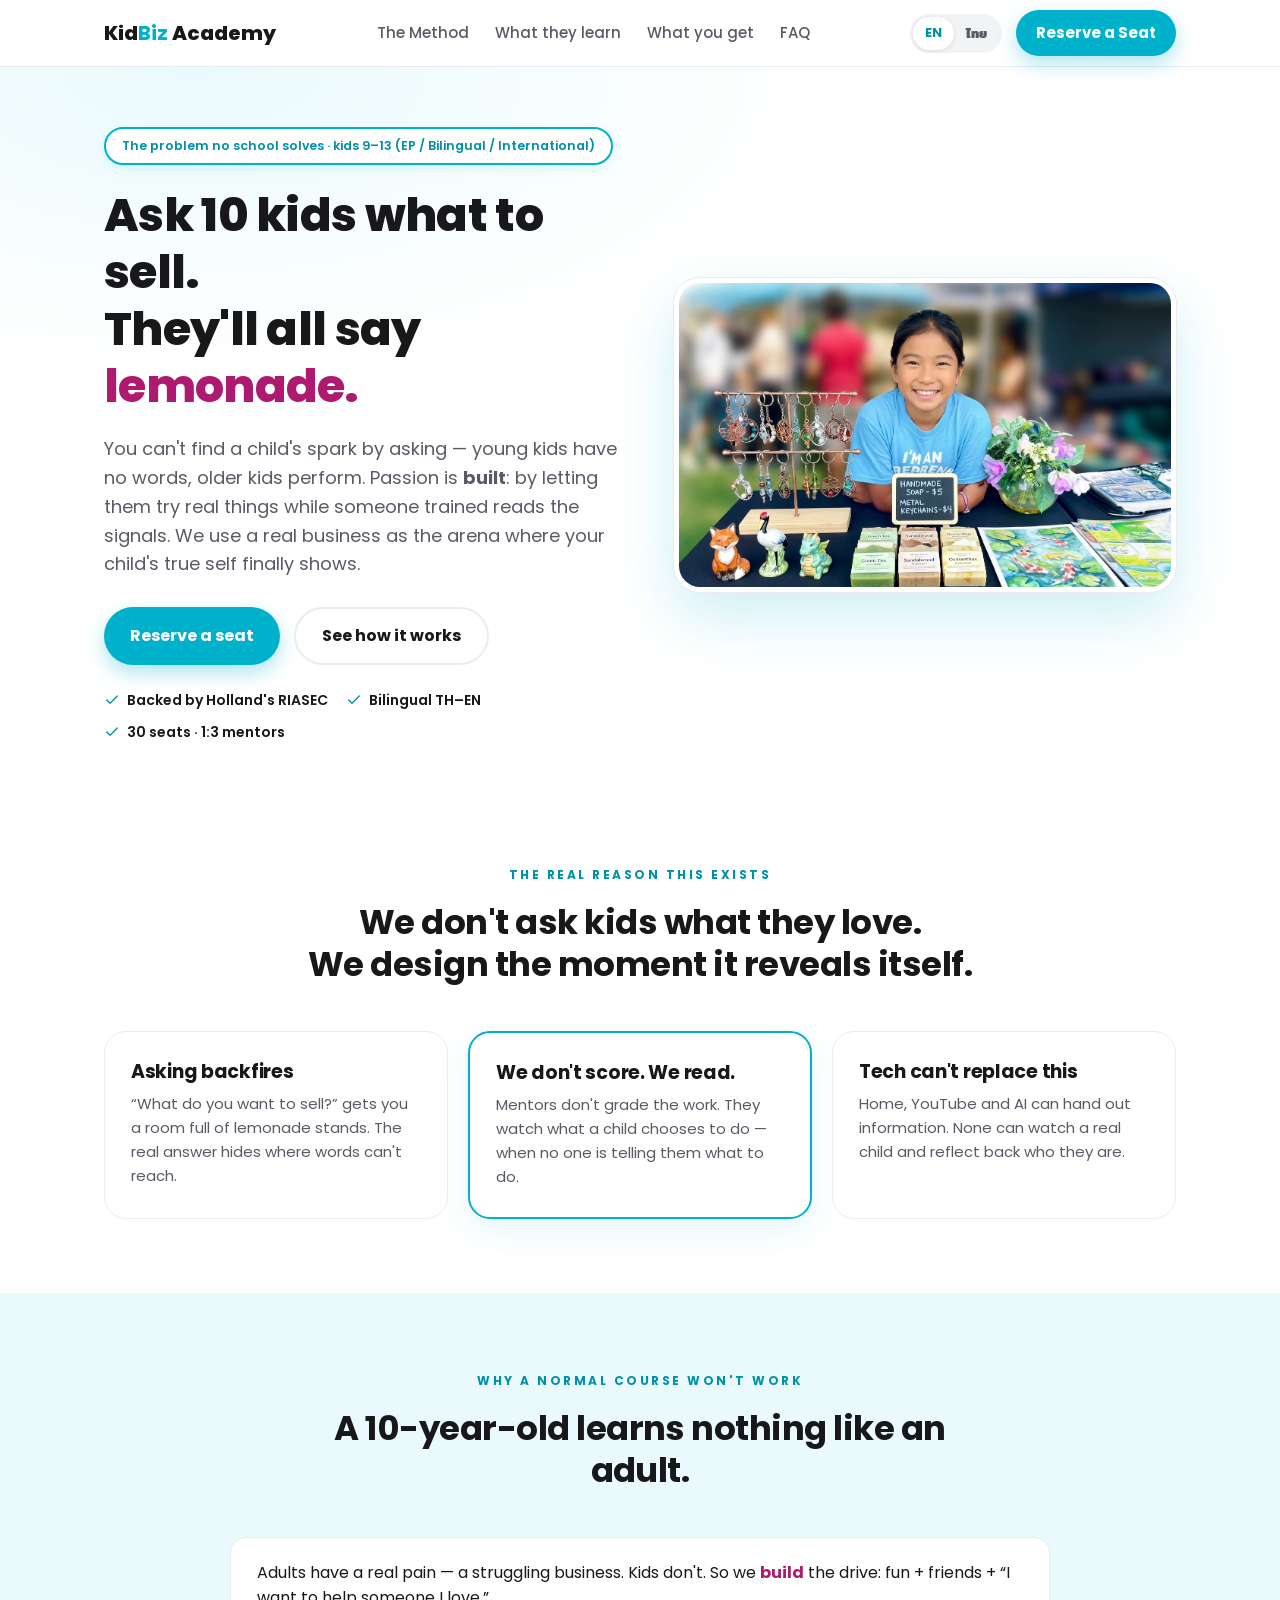
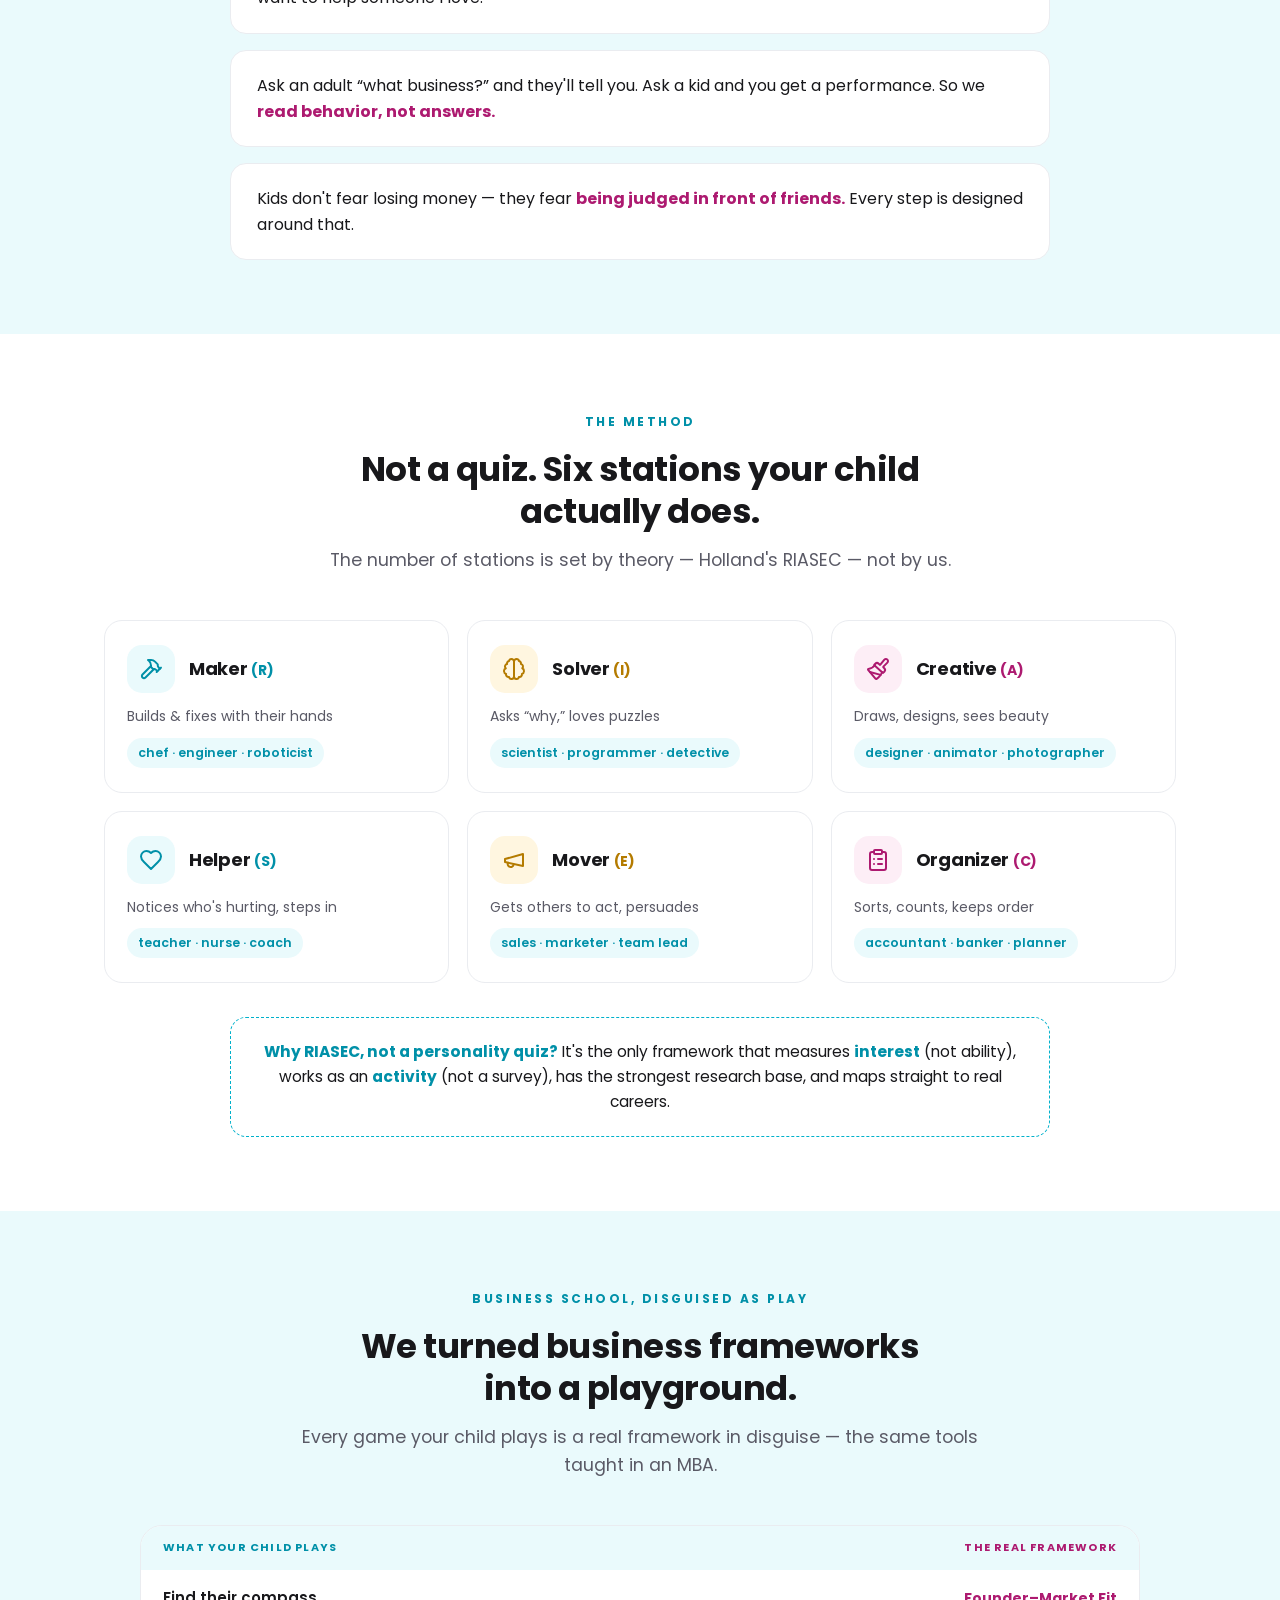
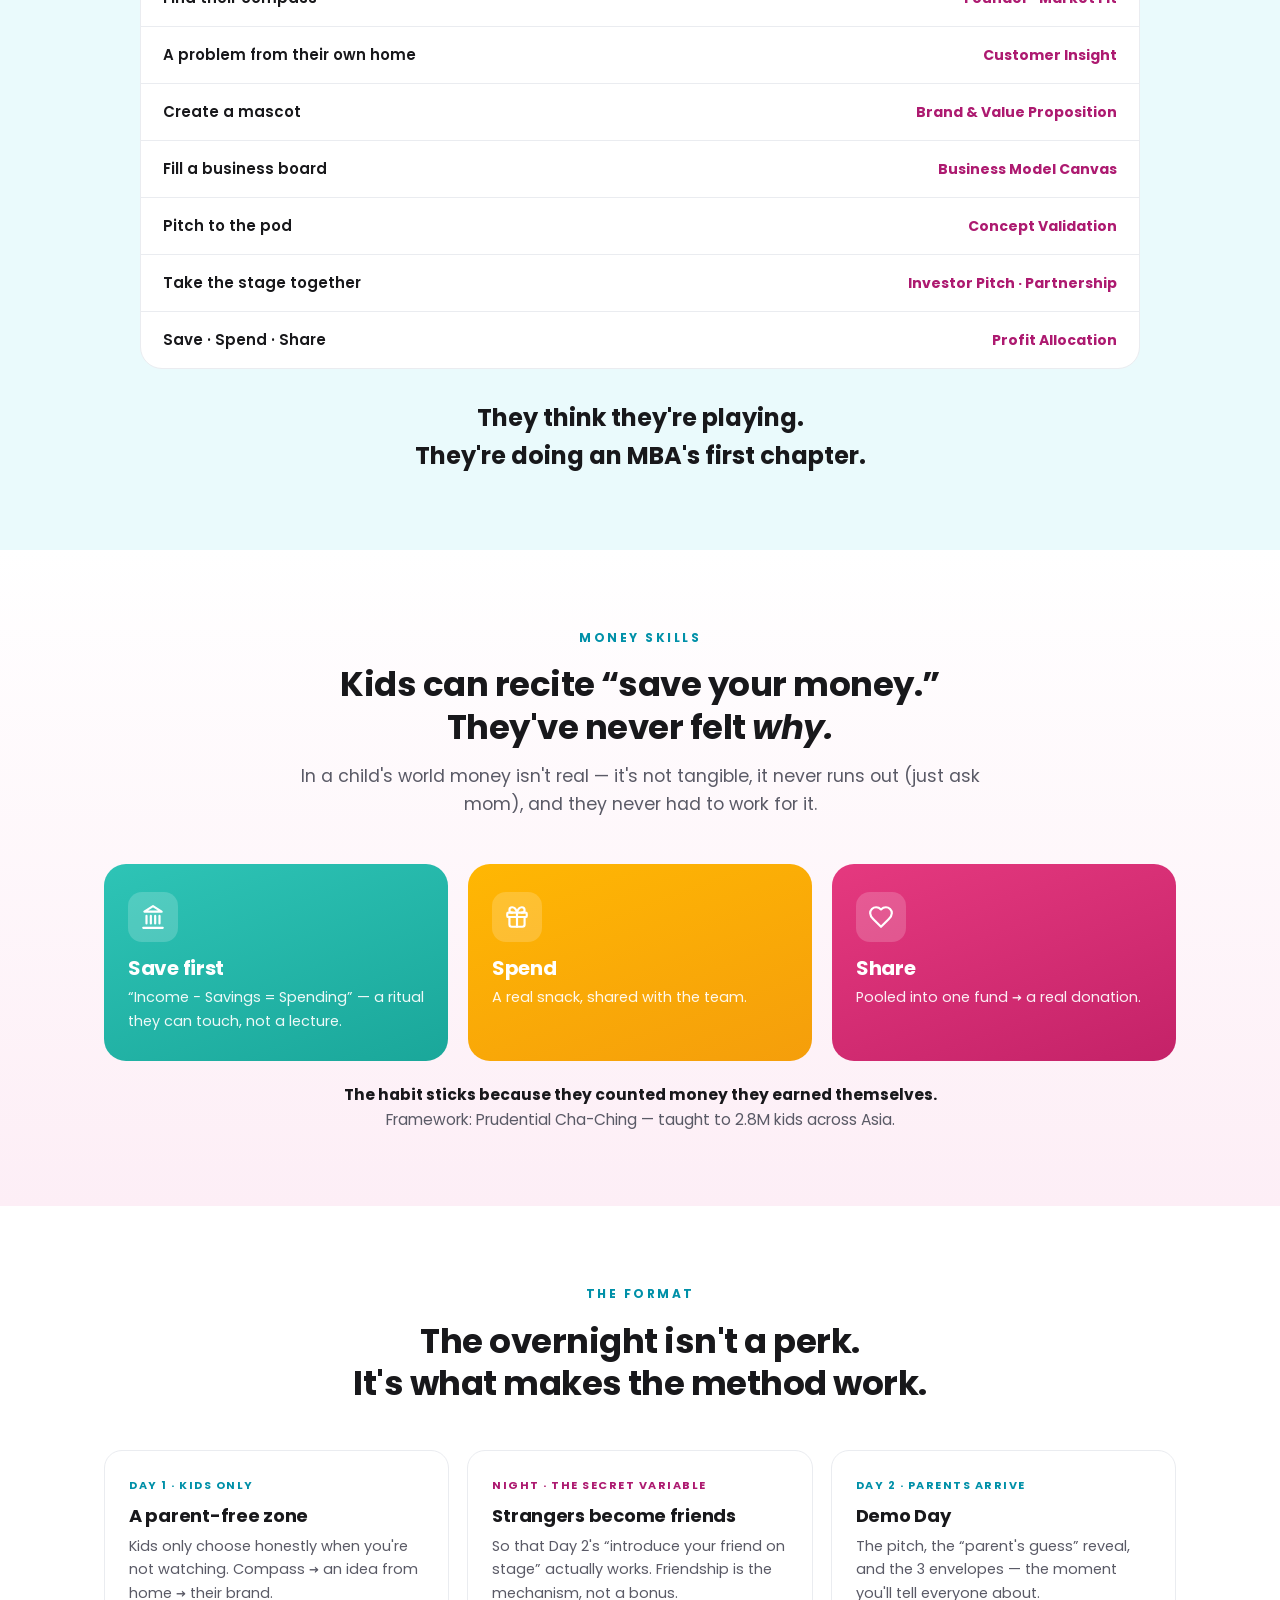
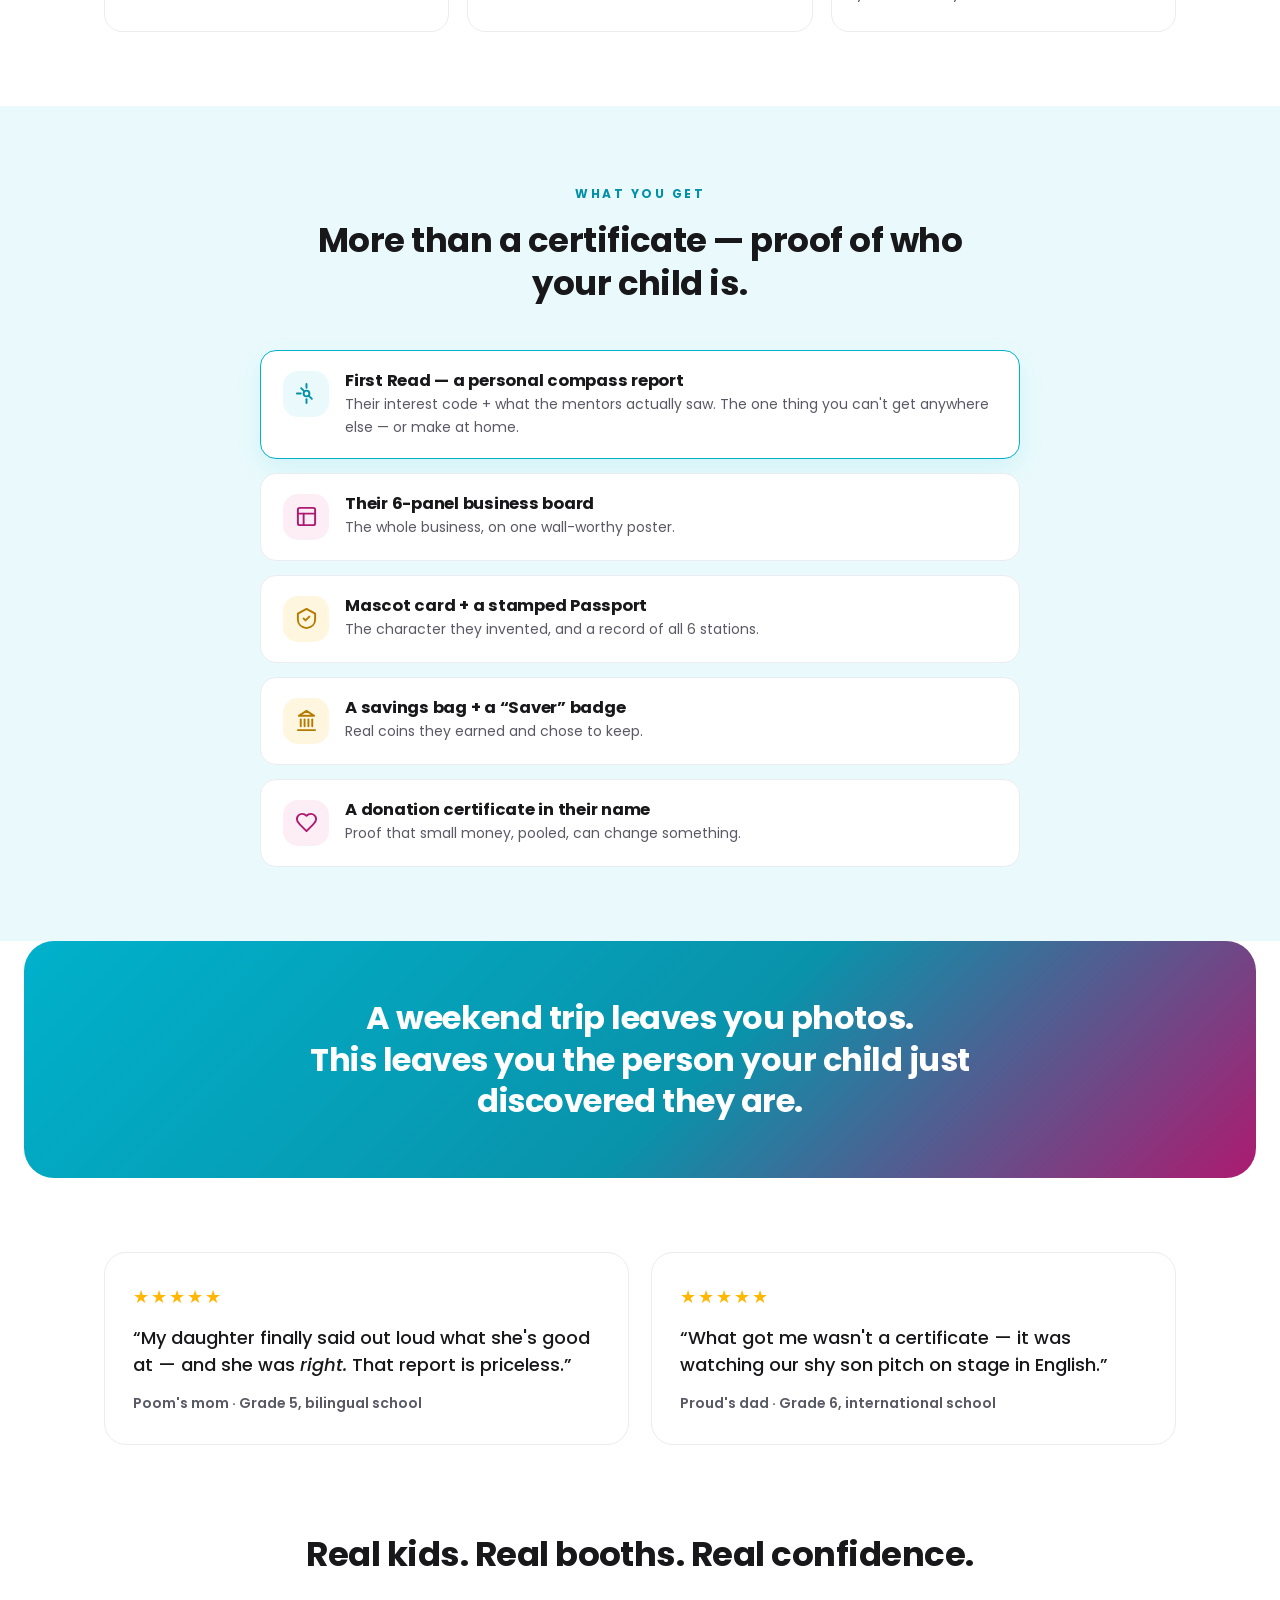
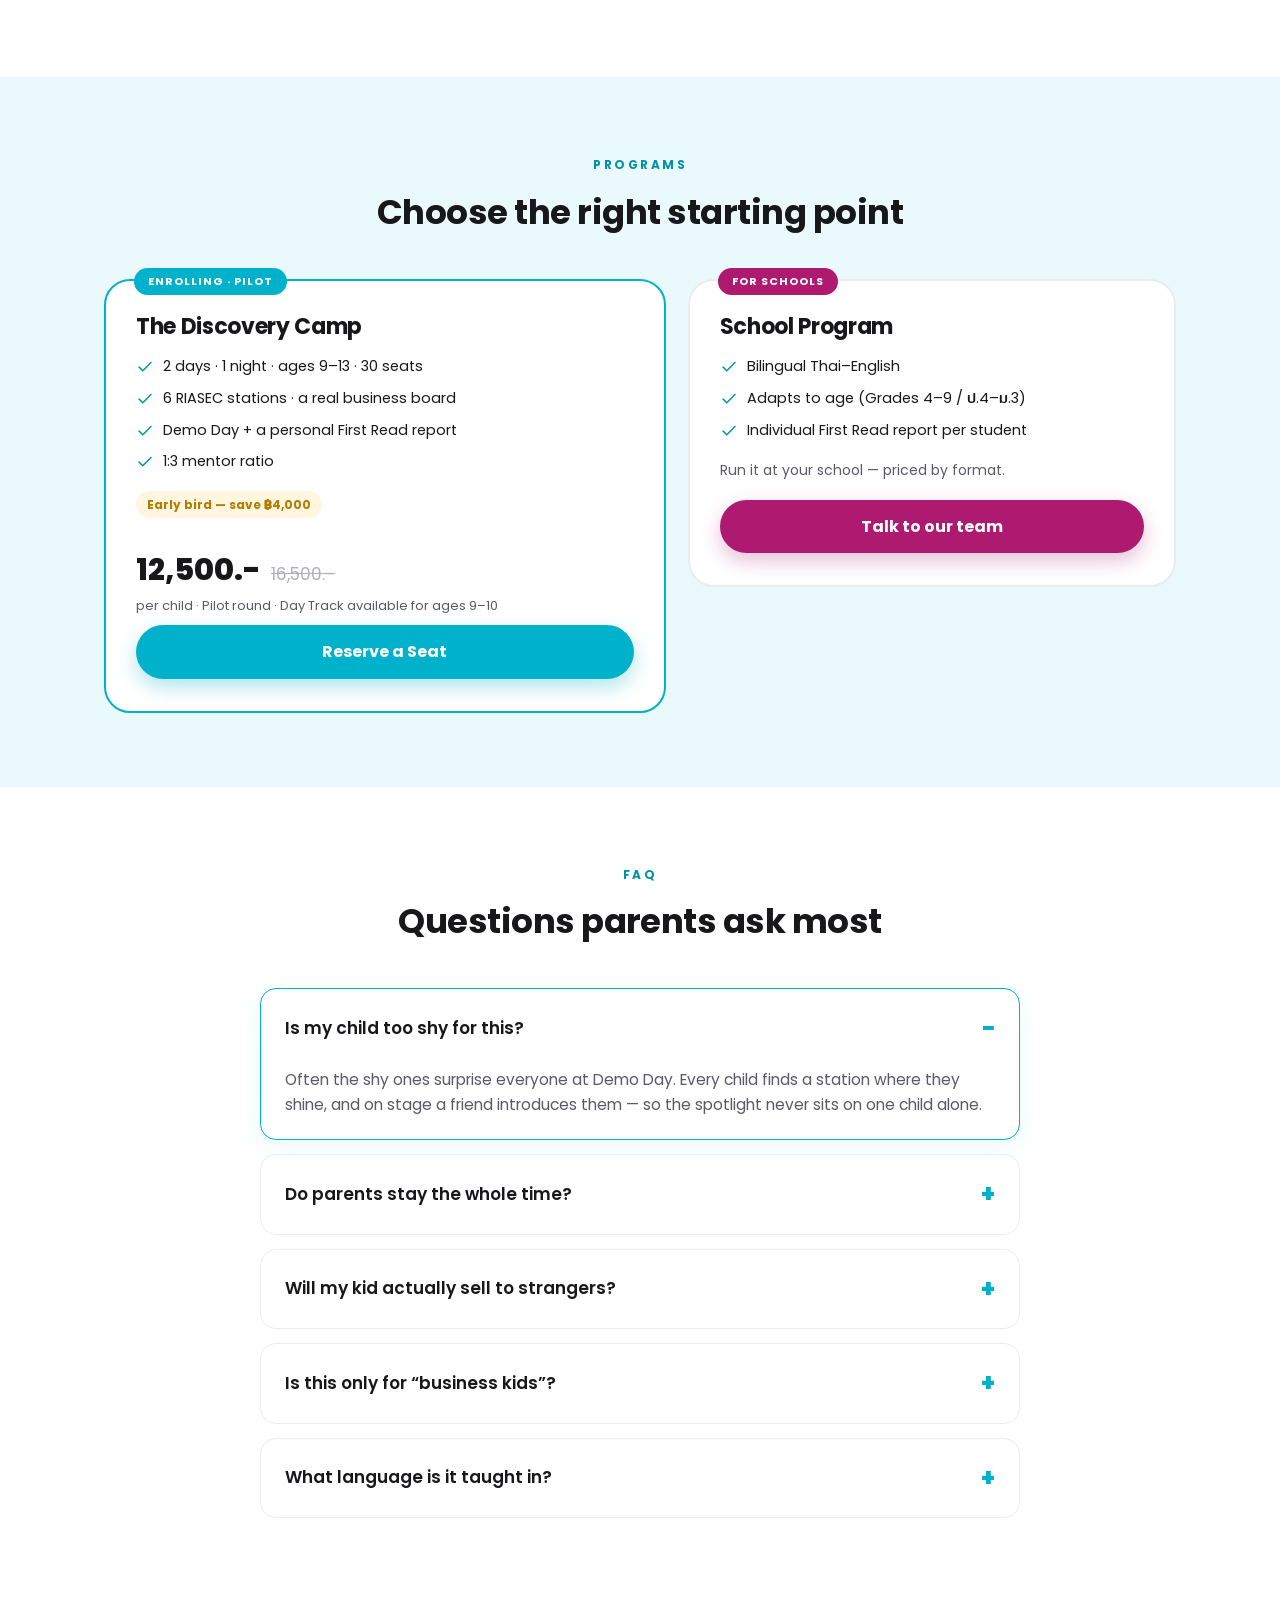
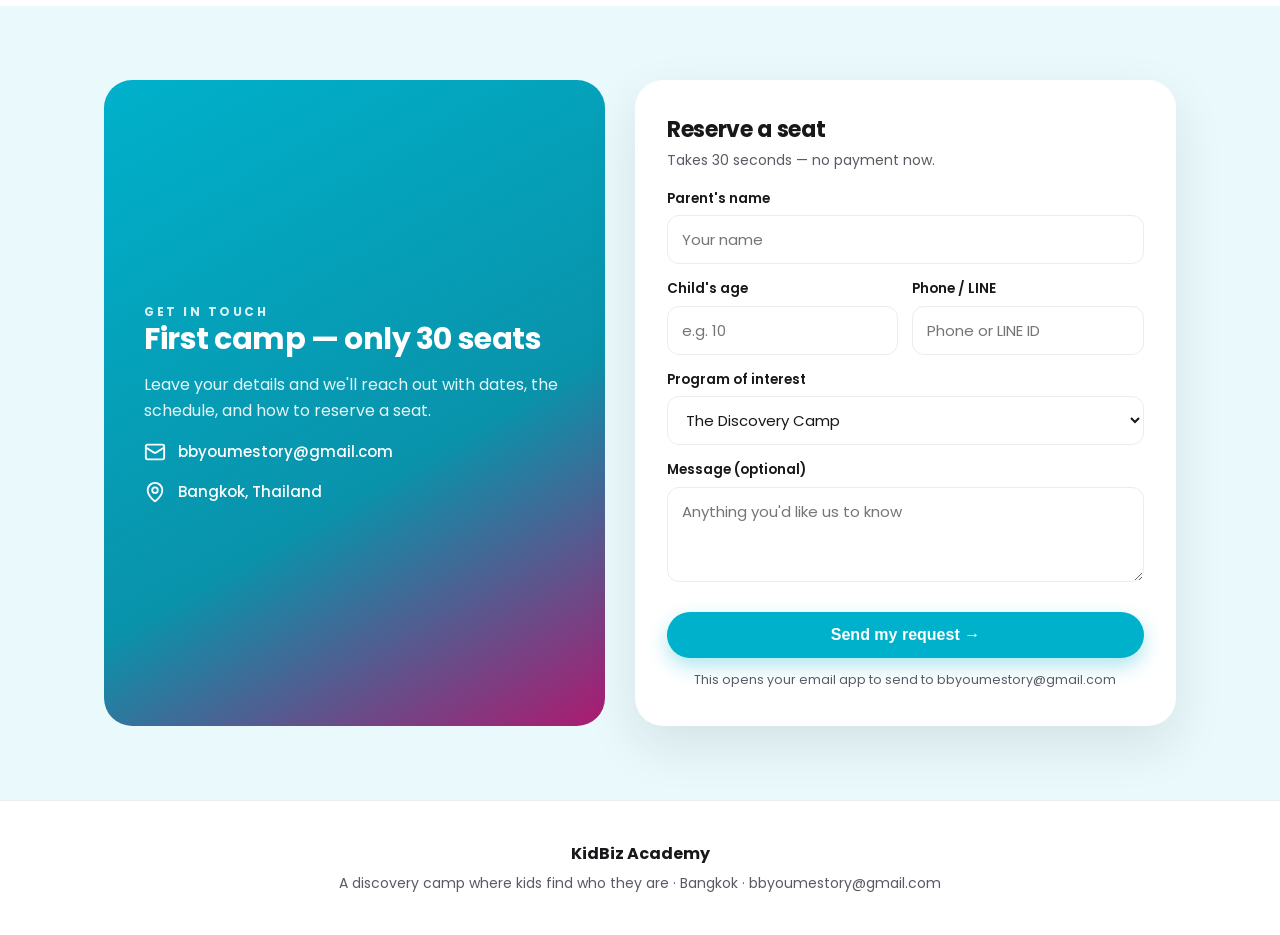
==== index.html @ de0673a1 "Add files via upload" ====
<!DOCTYPE html>
<html lang="en">
<head>
<meta charset="utf-8">
<meta name="viewport" content="width=device-width, initial-scale=1">
<title>KidBiz Academy — Money & Business Skills for Kids</title>
<meta name="description" content="A bilingual (Thai–English) discovery camp where kids 9–13 build a real business from their own life, grounded in Holland's RIASEC — and come home knowing who they are.">
<link rel="icon" href="data:image/svg+xml,%3Csvg xmlns='http://www.w3.org/2000/svg' viewBox='0 0 100 100'%3E%3Ctext y='.9em' font-size='90'%3E%F0%9F%A7%AD%3C/text%3E%3C/svg%3E">
<link rel="preconnect" href="https://fonts.googleapis.com">
<link rel="preconnect" href="https://fonts.gstatic.com" crossorigin>
<link href="https://fonts.googleapis.com/css2?family=Poppins:wght@400;500;600;700;800&family=Mitr:wght@400;500;600;700&display=swap" rel="stylesheet">
<style>
  :root{
    --teal:#00B1CB; --teal-d:#0090a8; --teal-soft:#EAFAFC;
    --magenta:#AD1A70; --magenta-soft:#FDEEF6;
    --ink:#18181B; --zinc:#5A5A66; --line:#EAECF0;
    --amber:#FFB703; --amber-soft:#FFF6E0; --amber-d:#B47B00;
    --radius:22px;
  }
  *{margin:0;padding:0;box-sizing:border-box}
  html{scroll-behavior:smooth}
  body{font-family:'Poppins','Mitr',-apple-system,sans-serif;color:var(--ink);background:#fff;line-height:1.6;-webkit-font-smoothing:antialiased}
  body.th{font-family:'Mitr','Poppins',sans-serif}
  a{text-decoration:none;color:inherit}
  img{max-width:100%;display:block}
  .wrap{max-width:1120px;margin:0 auto;padding:0 24px}
  h1,h2,h3{line-height:1.24;letter-spacing:-.015em}
  .eyebrow{display:inline-block;font-weight:700;font-size:12px;letter-spacing:2.5px;text-transform:uppercase;color:var(--teal-d)}
  svg.ic{fill:none;stroke:currentColor;stroke-width:2;stroke-linecap:round;stroke-linejoin:round}
  .ibadge{width:54px;height:54px;border-radius:15px;display:inline-flex;align-items:center;justify-content:center;margin-bottom:16px}
  .ibadge svg{width:27px;height:27px}
  .ib-teal{background:var(--teal-soft);color:var(--teal-d)}
  .ib-magenta{background:var(--magenta-soft);color:var(--magenta)}
  .ib-amber{background:var(--amber-soft);color:var(--amber-d)}

  .btn{display:inline-flex;align-items:center;justify-content:center;gap:8px;font-weight:700;font-size:16px;padding:14px 26px;border-radius:100px;transition:transform .15s,box-shadow .15s,background .15s;cursor:pointer;border:none}
  .btn-primary{background:var(--teal);color:#fff;box-shadow:0 8px 20px rgba(0,177,203,.32)}
  .btn-primary:hover{background:var(--teal-d);transform:translateY(-2px)}
  .btn-ghost{background:#fff;color:var(--ink);border:2px solid var(--line)}
  .btn-ghost:hover{border-color:var(--teal);color:var(--teal-d)}
  .btn-magenta{background:var(--magenta);color:#fff;box-shadow:0 8px 20px rgba(173,26,112,.28)}
  .btn-magenta:hover{transform:translateY(-2px);filter:brightness(1.06)}

  nav{position:sticky;top:0;z-index:50;background:rgba(255,255,255,.9);backdrop-filter:blur(10px);border-bottom:1px solid var(--line)}
  .nav-in{display:flex;align-items:center;justify-content:space-between;height:66px}
  .logo{font-family:'Poppins',sans-serif;font-weight:800;font-size:20px;color:var(--ink)}
  .logo b{color:var(--teal)}
  .nav-links{display:flex;gap:26px;align-items:center}
  .nav-links a{font-weight:500;font-size:15px;color:var(--zinc)}
  .nav-links a:hover{color:var(--teal-d)}
  .nav-right{display:flex;align-items:center;gap:14px}
  .lang{display:inline-flex;background:#F1F3F5;border-radius:100px;padding:3px}
  .langbtn{border:none;background:none;font-family:inherit;font-weight:700;font-size:13px;color:var(--zinc);padding:6px 12px;border-radius:100px;cursor:pointer}
  .langbtn.on{background:#fff;color:var(--teal-d);box-shadow:0 1px 4px rgba(0,0,0,.1)}
  @media(max-width:900px){.nav-links{display:none}}

  .hero{background:radial-gradient(ellipse 80% 70% at 15% 0%,var(--teal-soft) 0%,#fff 60%);padding:60px 0 44px}
  .hero-grid{display:grid;grid-template-columns:1.02fr .98fr;gap:48px;align-items:center}
  .badge{display:inline-block;background:#fff;border:2px solid var(--teal);color:var(--teal-d);font-weight:600;font-size:12.5px;padding:7px 16px;border-radius:100px;margin-bottom:22px;box-shadow:0 4px 12px rgba(0,177,203,.12)}
  h1{font-family:'Poppins','Mitr',sans-serif;font-weight:800;font-size:clamp(32px,4.2vw,46px);color:var(--ink);margin-bottom:20px}
  body.th h1{font-family:'Mitr',sans-serif}
  h1 em{font-style:normal;color:var(--magenta)}
  .lead{font-size:18px;color:var(--zinc);max-width:530px;margin-bottom:28px}
  .hero-cta{display:flex;gap:14px;flex-wrap:wrap;margin-bottom:24px}
  .ticks{display:flex;flex-wrap:wrap;gap:10px 18px}
  .tick{font-size:14px;font-weight:600;color:var(--ink);display:inline-flex;align-items:center;gap:7px}
  .tick svg{width:16px;height:16px;stroke:var(--teal-d)}
  .hero-img{border-radius:26px;box-shadow:0 24px 60px rgba(0,177,203,.20);border:5px solid #fff;outline:1px solid var(--line);width:100%;aspect-ratio:16/10;object-fit:cover}
  @media(max-width:900px){.hero-grid{grid-template-columns:1fr;gap:30px}.hero-img{order:-1}}

  section{padding:74px 0}
  .sec-head{text-align:center;max-width:680px;margin:0 auto 46px}
  .sec-head h2{font-family:'Poppins','Mitr',sans-serif;font-weight:700;font-size:clamp(24px,3.1vw,34px);margin:14px 0 14px}
  body.th .sec-head h2{font-family:'Mitr',sans-serif}
  .sec-head p{font-size:17.5px;color:var(--zinc)}
  .soft{background:var(--teal-soft)}
  .cream{background:linear-gradient(180deg,#fff,var(--magenta-soft))}

  .cards3{display:grid;grid-template-columns:repeat(3,1fr);gap:20px}
  .card{background:#fff;border:1px solid var(--line);border-radius:var(--radius);padding:28px 26px}
  .card.hl{border:2px solid var(--teal);box-shadow:0 12px 34px rgba(0,177,203,.10)}
  .card h3{font-size:19px;font-weight:700;margin-bottom:8px}
  .card p{font-size:15px;color:var(--zinc)}
  @media(max-width:820px){.cards3{grid-template-columns:1fr}}

  /* kids vs adults */
  .contrast{max-width:820px;margin:0 auto;display:flex;flex-direction:column;gap:16px}
  .crow{background:#fff;border:1px solid var(--line);border-radius:16px;padding:22px 26px;font-size:16px}
  .crow b{color:var(--magenta)}

  /* stations */
  .stations{display:grid;grid-template-columns:repeat(3,1fr);gap:18px}
  .st{background:#fff;border:1px solid var(--line);border-radius:18px;padding:24px 22px;transition:transform .16s,box-shadow .16s}
  .st:hover{transform:translateY(-3px);box-shadow:0 16px 36px rgba(24,24,27,.08)}
  .st .ibadge{margin-bottom:12px}
  .st h3{font-size:18px;font-weight:700;margin-bottom:4px}
  .st .do{font-size:14px;color:var(--zinc);margin-bottom:10px}
  .st .career{font-size:12.5px;font-weight:600;color:var(--teal-d);background:var(--teal-soft);display:inline-block;padding:5px 11px;border-radius:100px}
  @media(max-width:820px){.stations{grid-template-columns:1fr}}
  .whystrip{max-width:820px;margin:34px auto 0;background:#fff;border:1px dashed var(--teal);border-radius:16px;padding:22px 26px;text-align:center;font-size:15.5px;color:var(--ink)}
  .whystrip b{color:var(--teal-d)}

  /* frameworks map */
  .fw{max-width:760px;margin:0 auto;border:1px solid var(--line);border-radius:var(--radius);overflow:hidden;background:#fff}
  .fw-row{display:grid;grid-template-columns:1fr 1fr;gap:14px;padding:16px 22px;border-bottom:1px solid var(--line);align-items:center}
  .fw-row:last-child{border-bottom:none}
  .fw-row .kid{font-weight:600;font-size:15px}
  .fw-row .skill{font-size:14px;font-weight:700;color:var(--magenta);text-align:right}
  .fw-line{text-align:center;font-family:'Poppins','Mitr',sans-serif;font-weight:700;font-size:clamp(18px,2.6vw,24px);color:var(--ink);margin-top:30px}
  body.th .fw-line{font-family:'Mitr',sans-serif}
  @media(max-width:600px){.fw-row .skill{text-align:left}}
  .st-top{display:flex;align-items:center;gap:14px;margin-bottom:12px}
  .st-top .ibadge{margin-bottom:0;width:48px;height:48px}
  .st-top .ibadge svg{width:24px;height:24px}
  .st h3{margin-bottom:0}
  .fw-grid{display:grid;grid-template-columns:1.25fr .75fr;gap:30px;align-items:center;max-width:1000px;margin:0 auto}
  .fw-grid .fw{max-width:none;margin:0}
  .fw-photo img{width:100%;aspect-ratio:4/5;object-fit:cover;border-radius:22px;box-shadow:0 20px 44px rgba(24,24,27,.14)}
  .fw-head{display:grid;grid-template-columns:1fr 1fr;gap:14px;padding:13px 22px;background:var(--teal-soft);font-size:11px;font-weight:700;letter-spacing:1.2px;text-transform:uppercase;color:var(--teal-d)}
  .fw-head .r{text-align:right;color:var(--magenta)}
  .gallery{display:grid;grid-template-columns:repeat(3,1fr);gap:16px;max-width:1000px;margin:0 auto}
  .gallery img{width:100%;aspect-ratio:4/3;object-fit:cover;border-radius:18px}
  @media(max-width:820px){.fw-grid{grid-template-columns:1fr}.gallery{grid-template-columns:1fr}}

  /* money envelopes */
  .env-grid{display:grid;grid-template-columns:repeat(3,1fr);gap:20px;margin:10px 0 22px}
  .env{border-radius:var(--radius);padding:28px 24px;color:#fff}
  .env .ei{width:50px;height:50px;border-radius:14px;background:rgba(255,255,255,.18);display:flex;align-items:center;justify-content:center;margin-bottom:14px}
  .env .ei svg{width:26px;height:26px;stroke:#fff}
  .env h3{font-size:20px;font-weight:700;margin-bottom:6px;color:#fff}
  .env p{font-size:14.5px;color:rgba(255,255,255,.92)}
  .env.save{background:linear-gradient(160deg,#2EC4B6,#1AA79A)}
  .env.spend{background:linear-gradient(160deg,#FFB703,#F59E0B)}
  .env.share{background:linear-gradient(160deg,#E5397F,#C42268)}
  .money-note{text-align:center;font-size:15.5px;color:var(--zinc)}
  .money-note b{color:var(--ink)}

  /* 2 days */
  .days{display:grid;grid-template-columns:repeat(3,1fr);gap:18px}
  .day{background:#fff;border:1px solid var(--line);border-radius:18px;padding:26px 24px}
  .day .tag{font-size:11px;font-weight:700;letter-spacing:1.5px;text-transform:uppercase;color:var(--teal-d);margin-bottom:10px}
  .day.night .tag{color:var(--magenta)}
  .day h3{font-size:18px;font-weight:700;margin-bottom:8px}
  .day p{font-size:14.5px;color:var(--zinc)}
  @media(max-width:820px){.days{grid-template-columns:1fr}}

  /* outputs */
  .outs{max-width:760px;margin:0 auto;display:flex;flex-direction:column;gap:14px}
  .out{display:flex;gap:16px;align-items:flex-start;background:#fff;border:1px solid var(--line);border-radius:16px;padding:20px 22px}
  .out .ibadge{margin:0;width:46px;height:46px;flex-shrink:0}
  .out .ibadge svg{width:23px;height:23px}
  .out h3{font-size:16.5px;font-weight:700;margin-bottom:2px}
  .out p{font-size:14px;color:var(--zinc)}
  .out.star{border-color:var(--teal);box-shadow:0 10px 26px rgba(0,177,203,.10)}

  /* power line */
  .powerline{padding:0}
  .powerline .inner{background:linear-gradient(135deg,var(--teal),#0993ab 55%,var(--magenta));color:#fff;border-radius:30px;padding:56px 30px;text-align:center;margin:0 24px}
  .powerline h2{font-family:'Poppins','Mitr',sans-serif;font-weight:700;color:#fff;font-size:clamp(22px,2.9vw,32px);max-width:760px;margin:0 auto;line-height:1.3}
  body.th .powerline h2{font-family:'Mitr',sans-serif}

  .quotes{display:grid;grid-template-columns:1fr 1fr;gap:22px}
  .quote{background:#fff;border:1px solid var(--line);border-radius:var(--radius);padding:30px 28px}
  .stars{color:var(--amber);font-size:18px;letter-spacing:2px;margin-bottom:12px}
  .quote p{font-size:18px;color:var(--ink);font-weight:500;margin-bottom:14px;line-height:1.5}
  .quote .who{font-size:14px;color:var(--zinc);font-weight:600}
  @media(max-width:680px){.quotes{grid-template-columns:1fr}}

  .prog-grid{display:grid;grid-template-columns:1.15fr 1fr;gap:22px;align-items:start}
  .prog{background:#fff;border:2px solid var(--line);border-radius:26px;padding:32px 30px;position:relative}
  .prog.feat{border-color:var(--teal)}
  .prog h3{font-size:22px;font-weight:700;margin-bottom:6px}
  .prog .tag{position:absolute;top:-13px;left:28px;font-size:11px;font-weight:700;letter-spacing:1px;text-transform:uppercase;color:#fff;background:var(--teal);padding:5px 14px;border-radius:100px}
  .prog .tag.school{background:var(--magenta)}
  .prog ul{list-style:none;margin:16px 0 18px}
  .prog li{display:flex;gap:9px;font-size:14.5px;color:var(--ink);margin-bottom:10px;line-height:1.5;align-items:flex-start}
  .prog li svg{width:18px;height:18px;stroke:var(--teal-d);flex-shrink:0;margin-top:2px}
  .price{display:flex;align-items:baseline;gap:10px;margin:14px 0 2px}
  .price .now{font-family:'Poppins',sans-serif;font-weight:800;font-size:30px;color:var(--ink)}
  .price .was{font-size:17px;color:#B0B0B8;text-decoration:line-through}
  .price-tag{display:inline-block;background:var(--amber-soft);color:var(--amber-d);font-size:12px;font-weight:700;padding:4px 11px;border-radius:100px;margin-bottom:14px}
  .prog .full{display:flex;width:100%;margin-top:6px}
  @media(max-width:820px){.prog-grid{grid-template-columns:1fr}}

  .faqs{max-width:760px;margin:0 auto}
  details{background:#fff;border:1px solid var(--line);border-radius:16px;margin-bottom:14px;overflow:hidden}
  details[open]{border-color:var(--teal);box-shadow:0 8px 24px rgba(0,177,203,.08)}
  summary{list-style:none;cursor:pointer;padding:20px 24px;font-weight:600;font-size:17px;display:flex;justify-content:space-between;gap:16px;align-items:center}
  summary::-webkit-details-marker{display:none}
  summary::after{content:'+';color:var(--teal);font-weight:800;font-size:24px;flex-shrink:0}
  details[open] summary::after{content:'\2212'}
  details .ans{padding:0 24px 22px;color:var(--zinc);font-size:15.5px}

  .contact-sec{background:var(--teal-soft)}
  .contact-grid{display:grid;grid-template-columns:1fr 1.08fr;gap:30px;align-items:stretch}
  .contact-info{background:linear-gradient(150deg,var(--teal),#0993ab 60%,var(--magenta));color:#fff;border-radius:28px;padding:44px 40px;display:flex;flex-direction:column;justify-content:center}
  .contact-info h2{color:#fff;font-family:'Poppins','Mitr',sans-serif;font-weight:700;font-size:clamp(23px,2.7vw,30px);margin-bottom:14px}
  body.th .contact-info h2{font-family:'Mitr',sans-serif}
  .contact-info>p{color:rgba(255,255,255,.9);font-size:16px}
  .ci-line{display:flex;align-items:center;gap:12px;margin-top:16px;font-size:15px;font-weight:500}
  .ci-line svg{width:22px;height:22px;stroke:#fff;flex-shrink:0}
  .reg-form{background:#fff;border-radius:28px;padding:36px 32px;box-shadow:0 20px 50px rgba(24,24,27,.10)}
  .reg-form h3{font-size:22px;font-weight:700;margin-bottom:6px}
  .reg-form .fh{font-size:14px;color:var(--zinc);margin-bottom:16px}
  .reg-form label{display:block;font-size:13.5px;font-weight:600;color:var(--ink);margin:14px 0 6px}
  .reg-form input,.reg-form select,.reg-form textarea{width:100%;font-family:inherit;font-size:15px;padding:12px 14px;border:1.5px solid var(--line);border-radius:12px;color:var(--ink);background:#fff}
  .reg-form input:focus,.reg-form select:focus,.reg-form textarea:focus{outline:none;border-color:var(--teal);box-shadow:0 0 0 3px rgba(0,177,203,.12)}
  .row2{display:grid;grid-template-columns:1fr 1fr;gap:14px}
  .reg-form button{margin-top:22px;width:100%}
  .form-note{font-size:12.5px;color:var(--zinc);margin-top:12px;text-align:center}
  @media(max-width:820px){.contact-grid{grid-template-columns:1fr}.row2{grid-template-columns:1fr}}

  footer{padding:40px 0;text-align:center;color:var(--zinc);font-size:14px;border-top:1px solid var(--line)}
  footer .fl{font-weight:700;color:var(--ink);font-size:16px;margin-bottom:6px}
</style>
</head>
<body>

<nav><div class="wrap nav-in">
  <div class="logo">Kid<b>Biz</b> Academy</div>
  <div class="nav-links">
    <a href="#method" data-en="The Method" data-th="หลักสูตร"></a>
    <a href="#frameworks" data-en="What they learn" data-th="สิ่งที่ได้เรียน"></a>
    <a href="#outputs" data-en="What you get" data-th="สิ่งที่ได้"></a>
    <a href="#faq" data-en="FAQ" data-th="คำถามบ่อย"></a>
  </div>
  <div class="nav-right">
    <div class="lang">
      <button class="langbtn" data-l="en" onclick="setLang('en')">EN</button>
      <button class="langbtn" data-l="th" onclick="setLang('th')">ไทย</button>
    </div>
    <a href="#contact" class="btn btn-primary" style="padding:11px 20px;font-size:15px" data-en="Reserve a Seat" data-th="จองที่นั่ง"></a>
  </div>
</div></nav>

<!-- ② HERO -->
<header class="hero"><div class="wrap hero-grid">
  <div>
    <span class="badge" data-en="The problem no school solves · kids 9–13 (EP / Bilingual / International)" data-th="ปัญหาที่ไม่มีโรงเรียนไหนแก้ · เด็ก 9–13 ปี (EP / Bilingual / International)"></span>
    <h1 data-en="Ask 10 kids what to sell.<br>They'll all say <em>lemonade.</em>" data-th="ลองถามเด็ก 10 คนว่าจะขายอะไร<br>ทุกคนตอบเหมือนกันหมด: <em>น้ำมะนาว</em>"></h1>
    <p class="lead" data-en="You can't find a child's spark by asking — young kids have no words, older kids perform. Passion is <b>built</b>: by letting them try real things while someone trained reads the signals. We use a real business as the arena where your child's true self finally shows." data-th="แพสชันหาไม่เจอด้วยการถาม — เด็กเล็กไม่มีคำจะตอบ เด็กโตตอบแบบแสดง มันถูก <b>สร้าง</b> จากการได้ลองของจริง โดยมีคนที่ฝึกมาคอยอ่านสัญญาณ — เราใช้ธุรกิจจริงเป็นเวทีให้ตัวตนของลูกเผยออกมา"></p>
    <div class="hero-cta">
      <a href="#contact" class="btn btn-primary" data-en="Reserve a seat" data-th="จองที่นั่ง"></a>
      <a href="#method" class="btn btn-ghost" data-en="See how it works" data-th="ดูวิธีเรียน"></a>
    </div>
    <div class="ticks">
      <div class="tick"><svg class="ic" viewBox="0 0 24 24"><path d="M20 6 9 17l-5-5"/></svg><span data-en="Backed by Holland's RIASEC" data-th="อิงทฤษฎี RIASEC ของ Holland"></span></div>
      <div class="tick"><svg class="ic" viewBox="0 0 24 24"><path d="M20 6 9 17l-5-5"/></svg><span data-en="Bilingual TH–EN" data-th="สองภาษา ไทย–อังกฤษ"></span></div>
      <div class="tick"><svg class="ic" viewBox="0 0 24 24"><path d="M20 6 9 17l-5-5"/></svg><span data-en="30 seats · 1:3 mentors" data-th="30 ที่นั่ง · พี่เลี้ยง 1:3"></span></div>
    </div>
  </div>
  <img class="hero-img" src="hero.jpg" onerror="this.onerror=null;this.src='hero.png'" alt="A young entrepreneur at her market booth">
</div></header>

<!-- ③ INSIGHT -->
<section id="method"><div class="wrap">
  <div class="sec-head">
    <span class="eyebrow" data-en="The real reason this exists" data-th="เหตุผลที่สิ่งนี้ต้องมีอยู่"></span>
    <h2 data-en="We don't ask kids what they love.<br>We design the moment it reveals itself." data-th="เราไม่ถามเด็กว่าชอบอะไร<br>เราออกแบบช่วงเวลาที่คำตอบเผยออกมาเอง"></h2>
  </div>
  <div class="cards3">
    <div class="card"><h3 data-en="Asking backfires" data-th="ยิ่งถามยิ่งพลาด"></h3><p data-en="&ldquo;What do you want to sell?&rdquo; gets you a room full of lemonade stands. The real answer hides where words can't reach." data-th="ถาม &ldquo;อยากขายอะไร&rdquo; ได้ห้องที่เต็มไปด้วยแผงน้ำมะนาว คำตอบจริงซ่อนในที่ที่คำพูดไปไม่ถึง"></p></div>
    <div class="card hl"><h3 data-en="We don't score. We read." data-th="เราไม่ให้คะแนน เราอ่าน"></h3><p data-en="Mentors don't grade the work. They watch what a child chooses to do — when no one is telling them what to do." data-th="พี่เลี้ยงไม่ตัดสินผลงาน แต่ดูสิ่งที่เด็กเลือกทำ — ตอนไม่มีใครสั่ง"></p></div>
    <div class="card"><h3 data-en="Tech can't replace this" data-th="เทคโนโลยีแทนไม่ได้"></h3><p data-en="Home, YouTube and AI can hand out information. None can watch a real child and reflect back who they are." data-th="บ้าน · YouTube · AI ให้ข้อมูลได้ แต่ไม่มีอะไรนั่งดูเด็กจริง ๆ แล้วสะท้อนว่าเขาคือใคร"></p></div>
  </div>
</div></section>

<!-- ④ KIDS AREN'T SMALL ADULTS -->
<section class="soft"><div class="wrap">
  <div class="sec-head">
    <span class="eyebrow" data-en="Why a normal course won't work" data-th="ทำไมคอร์สทั่วไปใช้ไม่ได้"></span>
    <h2 data-en="A 10-year-old learns nothing like an adult." data-th="เด็ก 10 ขวบเรียนไม่เหมือนผู้ใหญ่เลย"></h2>
  </div>
  <div class="contrast">
    <div class="crow" data-en="Adults have a real pain — a struggling business. Kids don't. So we <b>build</b> the drive: fun + friends + &ldquo;I want to help someone I love.&rdquo;" data-th="ผู้ใหญ่มีความเจ็บจริง — ธุรกิจกำลังเจ๊ง เด็กไม่มี เราจึง <b>สร้าง</b> แรงจูงใจ: สนุก + เพื่อน + &ldquo;อยากช่วยคนที่รัก&rdquo;"></div>
    <div class="crow" data-en="Ask an adult &ldquo;what business?&rdquo; and they'll tell you. Ask a kid and you get a performance. So we <b>read behavior, not answers.</b>" data-th="ถามผู้ใหญ่ &ldquo;อยากทำธุรกิจอะไร&rdquo; ตอบได้เลย ถามเด็กได้การแสดง เราจึง <b>อ่านพฤติกรรม ไม่ใช่คำตอบ</b>"></div>
    <div class="crow" data-en="Kids don't fear losing money — they fear <b>being judged in front of friends.</b> Every step is designed around that." data-th="เด็กไม่กลัวเสียเงิน แต่กลัว <b>ถูกตัดสินต่อหน้าเพื่อน</b> ทุกขั้นออกแบบรอบความกลัวนี้"></div>
  </div>
</div></section>

<!-- ⑤ THE METHOD — 6 STATIONS -->
<section><div class="wrap">
  <div class="sec-head">
    <span class="eyebrow" data-en="The method" data-th="หลักสูตร"></span>
    <h2 data-en="Not a quiz. Six stations your child actually does." data-th="ไม่ใช่แบบทดสอบ — 6 สถานีที่ลูกได้ลงมือทำจริง"></h2>
    <p data-en="The number of stations is set by theory — Holland's RIASEC — not by us." data-th="จำนวนสถานีกำหนดโดยทฤษฎี RIASEC ของ Holland ไม่ใช่โดยเรา"></p>
  </div>
  <div class="stations">
    <div class="st"><div class="st-top"><div class="ibadge ib-teal"><svg class="ic" viewBox="0 0 24 24"><path d="m15 12-8.5 8.5a2.12 2.12 0 1 1-3-3L12 9"/><path d="M17.64 15 22 10.64"/><path d="m20.91 11.7-1.25-1.25c-.6-.6-.93-1.4-.93-2.25v-.86L16.01 4.6a5.56 5.56 0 0 0-3.94-1.64H9l.92.82A6.18 6.18 0 0 1 12 8.4v1.56l2 2h.86c.85 0 1.65.34 2.25.93l1.25 1.25"/></svg></div><h3>Maker <span style="color:var(--teal-d);font-size:14px">(R)</span></h3></div><p class="do" data-en="Builds & fixes with their hands" data-th="ลงมือ ใช้มือ ต่อ-ประกอบ-ซ่อม"></p><span class="career" data-en="chef · engineer · roboticist" data-th="เชฟ · วิศวกร · นักสร้างหุ่นยนต์"></span></div>
    <div class="st"><div class="st-top"><div class="ibadge ib-amber"><svg class="ic" viewBox="0 0 24 24"><path d="M9.5 2A2.5 2.5 0 0 1 12 4.5v15a2.5 2.5 0 0 1-4.96.44 2.5 2.5 0 0 1-2.96-3.08 3 3 0 0 1-.34-5.58 2.5 2.5 0 0 1 1.32-4.24 2.5 2.5 0 0 1 1.98-3A2.5 2.5 0 0 1 9.5 2Z"/><path d="M14.5 2A2.5 2.5 0 0 0 12 4.5v15a2.5 2.5 0 0 0 4.96.44 2.5 2.5 0 0 0 2.96-3.08 3 3 0 0 0 .34-5.58 2.5 2.5 0 0 0-1.32-4.24 2.5 2.5 0 0 0-1.98-3A2.5 2.5 0 0 0 14.5 2Z"/></svg></div><h3>Solver <span style="color:var(--amber-d);font-size:14px">(I)</span></h3></div><p class="do" data-en="Asks &ldquo;why,&rdquo; loves puzzles" data-th="วิเคราะห์ ถาม &ldquo;ทำไม&rdquo; ไม่หยุด"></p><span class="career" data-en="scientist · programmer · detective" data-th="นักวิทย์ · โปรแกรมเมอร์ · นักสืบ"></span></div>
    <div class="st"><div class="st-top"><div class="ibadge ib-magenta"><svg class="ic" viewBox="0 0 24 24"><path d="m14.622 17.897-10.68-2.913"/><path d="M18.376 2.622a1 1 0 1 1 3.002 3.002L17.36 9.643a.5.5 0 0 0 0 .707l.944.944a2.41 2.41 0 0 1 0 3.408l-.944.944a.5.5 0 0 1-.707 0L8.354 8.348a.5.5 0 0 1 0-.707l.944-.944a2.41 2.41 0 0 1 3.408 0l.944.944a.5.5 0 0 0 .707 0z"/><path d="M9 8c-1.804 2.71-3.97 3.46-6.583 3.948a.507.507 0 0 0-.302.819l7.32 8.883a1 1 0 0 0 1.185.204C12.735 20.405 16 16.792 16 15"/></svg></div><h3>Creative <span style="color:var(--magenta);font-size:14px">(A)</span></h3></div><p class="do" data-en="Draws, designs, sees beauty" data-th="สุนทรียะ วาด-ออกแบบ-สนใจความสวย"></p><span class="career" data-en="designer · animator · photographer" data-th="ดีไซเนอร์ · แอนิเมเตอร์ · ช่างภาพ"></span></div>
    <div class="st"><div class="st-top"><div class="ibadge ib-teal"><svg class="ic" viewBox="0 0 24 24"><path d="M19 14c1.49-1.46 3-3.21 3-5.5A5.5 5.5 0 0 0 16.5 3c-1.76 0-3 .5-4.5 2-1.5-1.5-2.74-2-4.5-2A5.5 5.5 0 0 0 2 8.5c0 2.3 1.5 4.05 3 5.5l7 7Z"/></svg></div><h3>Helper <span style="color:var(--teal-d);font-size:14px">(S)</span></h3></div><p class="do" data-en="Notices who's hurting, steps in" data-th="ดูแลคน รู้ว่าใครไม่โอเค เข้าไปช่วย"></p><span class="career" data-en="teacher · nurse · coach" data-th="ครู · พยาบาล · โค้ช"></span></div>
    <div class="st"><div class="st-top"><div class="ibadge ib-amber"><svg class="ic" viewBox="0 0 24 24"><path d="m3 11 18-5v12L3 14v-3z"/><path d="M11.6 16.8a3 3 0 1 1-5.8-1.6"/></svg></div><h3>Mover <span style="color:var(--amber-d);font-size:14px">(E)</span></h3></div><p class="do" data-en="Gets others to act, persuades" data-th="โน้มน้าว ทำให้คนอื่นลงมือตาม"></p><span class="career" data-en="sales · marketer · team lead" data-th="นักขาย · นักการตลาด · ผู้จัดการทีม"></span></div>
    <div class="st"><div class="st-top"><div class="ibadge ib-magenta"><svg class="ic" viewBox="0 0 24 24"><rect width="8" height="4" x="8" y="2" rx="1" ry="1"/><path d="M16 4h2a2 2 0 0 1 2 2v14a2 2 0 0 1-2 2H6a2 2 0 0 1-2-2V6a2 2 0 0 1 2-2h2"/><path d="M12 11h4"/><path d="M12 16h4"/><path d="M8 11h.01"/><path d="M8 16h.01"/></svg></div><h3>Organizer <span style="color:var(--magenta);font-size:14px">(C)</span></h3></div><p class="do" data-en="Sorts, counts, keeps order" data-th="จัดระเบียบ นับ-เช็ก-จดบันทึก"></p><span class="career" data-en="accountant · banker · planner" data-th="นักบัญชี · นายธนาคาร · นักวางแผนการเงิน"></span></div>
  </div>
  <div class="whystrip" data-en="<b>Why RIASEC, not a personality quiz?</b> It's the only framework that measures <b>interest</b> (not ability), works as an <b>activity</b> (not a survey), has the strongest research base, and maps straight to real careers." data-th="<b>ทำไม RIASEC ไม่ใช่แบบทดสอบบุคลิก?</b> เพราะเป็นตัวเดียวที่วัด <b>ความสนใจ</b> (ไม่ใช่ความสามารถ) เป็น <b>กิจกรรม</b> (ไม่ใช่แบบสอบถาม) หลักฐานวิจัยแข็งแรงที่สุด และเชื่อมกับอาชีพจริงได้ตรง"></div>
</div></section>

<!-- ⑥ REAL BUSINESS DISGUISED AS PLAY -->
<section class="soft" id="frameworks"><div class="wrap">
  <div class="sec-head">
    <span class="eyebrow" data-en="Business school, disguised as play" data-th="โรงเรียนธุรกิจ ที่ปลอมตัวเป็นการเล่น"></span>
    <h2 data-en="We turned business frameworks<br>into a playground." data-th="เราเปลี่ยนกรอบธุรกิจ<br>ให้เป็นสนามเด็กเล่น"></h2>
    <p data-en="Every game your child plays is a real framework in disguise — the same tools taught in an MBA." data-th="ทุกเกมที่ลูกเล่น คือกรอบธุรกิจจริงที่แฝงอยู่ — เครื่องมือชุดเดียวกับที่สอนใน MBA"></p>
  </div>
  <div class="fw-grid">
  <div class="fw">
    <div class="fw-head"><span data-en="What your child plays" data-th="สิ่งที่ลูกเล่น"></span><span class="r" data-en="The real framework" data-th="กรอบธุรกิจจริง"></span></div>
    <div class="fw-row"><span class="kid" data-en="Find their compass" data-th="ค้นหาเข็มทิศ"></span><span class="skill">Founder–Market Fit</span></div>
    <div class="fw-row"><span class="kid" data-en="A problem from their own home" data-th="เรื่องกวนใจที่บ้าน"></span><span class="skill">Customer Insight</span></div>
    <div class="fw-row"><span class="kid" data-en="Create a mascot" data-th="สร้างมาสคอต"></span><span class="skill">Brand &amp; Value Proposition</span></div>
    <div class="fw-row"><span class="kid" data-en="Fill a business board" data-th="ประกอบบอร์ดธุรกิจ"></span><span class="skill">Business Model Canvas</span></div>
    <div class="fw-row"><span class="kid" data-en="Pitch to the pod" data-th="ล้อมวงเล่าให้เพื่อน"></span><span class="skill">Concept Validation</span></div>
    <div class="fw-row"><span class="kid" data-en="Take the stage together" data-th="จับมือเพื่อนขึ้นเวที"></span><span class="skill">Investor Pitch · Partnership</span></div>
    <div class="fw-row"><span class="kid" data-en="Save · Spend · Share" data-th="ออม · ใช้ · แบ่งปัน"></span><span class="skill">Profit Allocation</span></div>
  </div>
  <div class="fw-photo"><img src="kids1.jpg" alt="Kids running their own market booth" onerror="var g=this.closest('.fw-grid'); if(g) g.style.display='block'; this.closest('.fw-photo').style.display='none'"></div>
  </div>
  <p class="fw-line" data-en="They think they're playing.<br>They're doing an MBA's first chapter." data-th="เขาคิดว่ากำลังเล่น<br>แต่จริง ๆ กำลังทำบทแรกของ MBA"></p>
</div></section>

<!-- ⑦ MONEY -->
<section class="cream"><div class="wrap">
  <div class="sec-head">
    <span class="eyebrow" data-en="Money skills" data-th="ทักษะการเงิน"></span>
    <h2 data-en="Kids can recite &ldquo;save your money.&rdquo;<br>They've never felt <em>why.</em>" data-th="เด็กท่องได้ว่า &ldquo;ต้องออม&rdquo;<br>แต่ไม่เคยรู้สึกว่า <em>ทำไม</em>"></h2>
    <p data-en="In a child's world money isn't real — it's not tangible, it never runs out (just ask mom), and they never had to work for it." data-th="เงินในโลกของเด็กไม่ใช่เงินจริง — จับต้องไม่ได้ ไม่มีวันหมด (ขอแม่ก็ได้อีก) และไม่ต้องลำบากหามา"></p>
  </div>
  <div class="env-grid">
    <div class="env save"><div class="ei"><svg class="ic" viewBox="0 0 24 24"><line x1="3" x2="21" y1="22" y2="22"/><line x1="6" x2="6" y1="18" y2="11"/><line x1="10" x2="10" y1="18" y2="11"/><line x1="14" x2="14" y1="18" y2="11"/><line x1="18" x2="18" y1="18" y2="11"/><polygon points="12 2 20 7 4 7"/></svg></div><h3 data-en="Save first" data-th="ออมก่อน"></h3><p data-en="&ldquo;Income − Savings = Spending&rdquo; — a ritual they can touch, not a lecture." data-th="&ldquo;รายได้ − ออม = ใช้&rdquo; — พิธีกรรมที่จับต้องได้ ไม่ใช่คำสอน"></p></div>
    <div class="env spend"><div class="ei"><svg class="ic" viewBox="0 0 24 24"><rect x="3" y="8" width="18" height="4" rx="1"/><path d="M12 8v13"/><path d="M19 12v7a2 2 0 0 1-2 2H7a2 2 0 0 1-2-2v-7"/><path d="M7.5 8a2.5 2.5 0 0 1 0-5A4.8 8 0 0 1 12 8a4.8 8 0 0 1 4.5-5 2.5 2.5 0 0 1 0 5"/></svg></div><h3 data-en="Spend" data-th="ใช้"></h3><p data-en="A real snack, shared with the team." data-th="ซื้อขนมจริง แบ่งกินกับทีม"></p></div>
    <div class="env share"><div class="ei"><svg class="ic" viewBox="0 0 24 24"><path d="M19 14c1.49-1.46 3-3.21 3-5.5A5.5 5.5 0 0 0 16.5 3c-1.76 0-3 .5-4.5 2-1.5-1.5-2.74-2-4.5-2A5.5 5.5 0 0 0 2 8.5c0 2.3 1.5 4.05 3 5.5l7 7Z"/></svg></div><h3 data-en="Share" data-th="แบ่งปัน"></h3><p data-en="Pooled into one fund → a real donation." data-th="รวมเป็นกองกลาง → บริจาคจริง"></p></div>
  </div>
  <p class="money-note" data-en="<b>The habit sticks because they counted money they earned themselves.</b><br>Framework: Prudential Cha-Ching — taught to 2.8M kids across Asia." data-th="<b>นิสัยติดตัว เพราะเป็นเงินที่เขานับเองกับมือ</b><br>อ้างอิงกรอบ Prudential Cha-Ching — สอนเด็ก 2.8 ล้านคนทั่วเอเชีย"></p>
</div></section>

<!-- ⑧ THE 2 DAYS -->
<section><div class="wrap">
  <div class="sec-head">
    <span class="eyebrow" data-en="The format" data-th="รูปแบบงาน"></span>
    <h2 data-en="The overnight isn't a perk.<br>It's what makes the method work." data-th="การค้างคืนไม่ใช่ของแถม<br>มันคือสิ่งที่ทำให้วิธีนี้ทำงาน"></h2>
  </div>
  <div class="days">
    <div class="day"><div class="tag" data-en="Day 1 · kids only" data-th="วันที่ 1 · เด็กล้วน"></div><h3 data-en="A parent-free zone" data-th="เขตปลอดพ่อแม่"></h3><p data-en="Kids only choose honestly when you're not watching. Compass → an idea from home → their brand." data-th="เด็กเลือกอย่างจริงใจได้ต่อเมื่อไม่มีเราเฝ้าดู · เข็มทิศ → ไอเดียจากบ้าน → แบรนด์ของตัวเอง"></p></div>
    <div class="day night"><div class="tag" data-en="Night · the secret variable" data-th="กลางคืน · ตัวแปรลับ"></div><h3 data-en="Strangers become friends" data-th="คนแปลกหน้ากลายเป็นเพื่อน"></h3><p data-en="So that Day 2's &ldquo;introduce your friend on stage&rdquo; actually works. Friendship is the mechanism, not a bonus." data-th="เพื่อให้ &ldquo;แนะนำเพื่อนบนเวที&rdquo; วันที่ 2 ทำงานได้จริง มิตรภาพคือกลไก ไม่ใช่ของแถม"></p></div>
    <div class="day"><div class="tag" data-en="Day 2 · parents arrive" data-th="วันที่ 2 · พ่อแม่มา"></div><h3 data-en="Demo Day" data-th="Demo Day"></h3><p data-en="The pitch, the &ldquo;parent's guess&rdquo; reveal, and the 3 envelopes — the moment you'll tell everyone about." data-th="การพิตช์ · เฉลย &ldquo;คำทายของพ่อแม่&rdquo; · และซอง 3 ใบ — โมเมนต์ที่คุณจะเล่าต่อ"></p></div>
  </div>
</div></section>

<!-- ⑨ WHAT YOU TAKE HOME -->
<section class="soft" id="outputs"><div class="wrap">
  <div class="sec-head">
    <span class="eyebrow" data-en="What you get" data-th="สิ่งที่ได้กลับบ้าน"></span>
    <h2 data-en="More than a certificate — proof of who your child is." data-th="มากกว่าใบประกาศ — หลักฐานว่าลูกคือใคร"></h2>
  </div>
  <div class="outs">
    <div class="out star"><div class="ibadge ib-teal"><svg class="ic" viewBox="0 0 24 24"><path d="M12 2v4"/><path d="m6.41 6.41 2.83 2.83"/><path d="M2 12h4"/><circle cx="12" cy="12" r="3"/><path d="m14.76 14.76 2.83 2.83"/><path d="M12 18v4"/></svg></div><div><h3 data-en="First Read — a personal compass report" data-th="First Read — รายงานเข็มทิศรายคน"></h3><p data-en="Their interest code + what the mentors actually saw. The one thing you can't get anywhere else — or make at home." data-th="รหัสความสนใจ + สิ่งที่พี่เลี้ยงสังเกตเห็นจริง สิ่งเดียวที่หาที่อื่นไม่ได้ และทำเองที่บ้านไม่ได้"></p></div></div>
    <div class="out"><div class="ibadge ib-magenta"><svg class="ic" viewBox="0 0 24 24"><rect width="18" height="18" x="3" y="3" rx="2"/><path d="M3 9h18"/><path d="M9 21V9"/></svg></div><div><h3 data-en="Their 6-panel business board" data-th="บอร์ดธุรกิจ 6 ช่องที่เขาสร้างเอง"></h3><p data-en="The whole business, on one wall-worthy poster." data-th="ธุรกิจทั้งหมด บนโปสเตอร์หนึ่งแผ่นที่ติดผนังได้"></p></div></div>
    <div class="out"><div class="ibadge ib-amber"><svg class="ic" viewBox="0 0 24 24"><path d="M12 2 3 7v6c0 5 3.8 8.4 9 9 5.2-.6 9-4 9-9V7z"/><path d="m9 12 2 2 4-4"/></svg></div><div><h3 data-en="Mascot card + a stamped Passport" data-th="การ์ดมาสคอต + Passport ที่มาร์กเอง"></h3><p data-en="The character they invented, and a record of all 6 stations." data-th="ตัวละครที่เขาคิดขึ้นเอง และร่องรอยครบทั้ง 6 สถานี"></p></div></div>
    <div class="out"><div class="ibadge ib-amber"><svg class="ic" viewBox="0 0 24 24"><line x1="3" x2="21" y1="22" y2="22"/><line x1="6" x2="6" y1="18" y2="11"/><line x1="10" x2="10" y1="18" y2="11"/><line x1="14" x2="14" y1="18" y2="11"/><line x1="18" x2="18" y1="18" y2="11"/><polygon points="12 2 20 7 4 7"/></svg></div><div><h3 data-en="A savings bag + a &ldquo;Saver&rdquo; badge" data-th="ถุงออม + ป้าย &ldquo;นักออม&rdquo;"></h3><p data-en="Real coins they earned and chose to keep." data-th="เหรียญจริงที่เขาหามาและเลือกเก็บเอง"></p></div></div>
    <div class="out"><div class="ibadge ib-magenta"><svg class="ic" viewBox="0 0 24 24"><path d="M19 14c1.49-1.46 3-3.21 3-5.5A5.5 5.5 0 0 0 16.5 3c-1.76 0-3 .5-4.5 2-1.5-1.5-2.74-2-4.5-2A5.5 5.5 0 0 0 2 8.5c0 2.3 1.5 4.05 3 5.5l7 7Z"/></svg></div><div><h3 data-en="A donation certificate in their name" data-th="ใบประกาศบริจาคในชื่อเด็ก"></h3><p data-en="Proof that small money, pooled, can change something." data-th="หลักฐานว่าเงินเล็ก ๆ รวมกัน เปลี่ยนอะไรได้"></p></div></div>
  </div>
</div></section>

<!-- ⑩ POWER LINE -->
<section class="powerline"><div class="inner">
  <h2 data-en="A weekend trip leaves you photos.<br>This leaves you the person your child just discovered they are." data-th="ทริปสุดสัปดาห์จบแล้วเหลือรูป —<br>แต่ครั้งนี้เหลือ &ldquo;ตัวตน&rdquo; ที่ลูกเพิ่งค้นพบ"></h2>
</div></section>

<!-- ⑪ TESTIMONIALS -->
<section><div class="wrap">
  <div class="quotes">
    <div class="quote"><div class="stars">★★★★★</div><p data-en="&ldquo;My daughter finally said out loud what she's good at — and she was <em>right.</em> That report is priceless.&rdquo;" data-th="&ldquo;ลูกพูดออกมาเองได้เป็นครั้งแรกว่าตัวเองเก่งอะไร และมัน <em>ใช่จริง ๆ</em> รายงานใบนั้นมีค่ามาก&rdquo;"></p><div class="who" data-en="Poom's mom · Grade 5, bilingual school" data-th="คุณแม่น้องภูมิ · ป.5 โรงเรียนสองภาษา"></div></div>
    <div class="quote"><div class="stars">★★★★★</div><p data-en="&ldquo;What got me wasn't a certificate — it was watching our shy son pitch on stage in English.&rdquo;" data-th="&ldquo;สิ่งที่สะกดใจไม่ใช่ใบประกาศ แต่คือตอนลูกชายขี้อายของเราพิตช์บนเวทีเป็นภาษาอังกฤษ&rdquo;"></p><div class="who" data-en="Proud's dad · Grade 6, international school" data-th="คุณพ่อน้องพราว · Grade 6 โรงเรียนนานาชาติ"></div></div>
  </div>
</div></section>

<!-- GALLERY -->
<section style="padding-top:0"><div class="wrap">
  <div class="sec-head" style="margin-bottom:28px"><h2 data-en="Real kids. Real booths. Real confidence." data-th="เด็กจริง · ร้านจริง · ความมั่นใจจริง"></h2></div>
  <div class="gallery">
    <img src="kids2.jpg" alt="A young entrepreneur at their booth" onerror="this.style.display='none'">
    <img src="kids3.jpg" alt="Kids pitching their idea" onerror="this.style.display='none'">
    <img src="kids4.jpg" alt="Demo Day on stage" onerror="this.style.display='none'">
  </div>
</div></section>

<!-- ⑫ PROGRAMS -->
<section class="soft" id="programs"><div class="wrap">
  <div class="sec-head">
    <span class="eyebrow" data-en="Programs" data-th="โปรแกรม"></span>
    <h2 data-en="Choose the right starting point" data-th="เลือกจุดเริ่มต้นที่เหมาะกับลูกคุณ"></h2>
  </div>
  <div class="prog-grid">
    <div class="prog feat">
      <span class="tag" data-en="Enrolling · Pilot" data-th="เปิดรับสมัคร · รอบ Pilot"></span>
      <h3 data-en="The Discovery Camp" data-th="Discovery Camp (2 วัน 1 คืน)"></h3>
      <ul>
        <li><svg class="ic" viewBox="0 0 24 24"><path d="M20 6 9 17l-5-5"/></svg><span data-en="2 days · 1 night · ages 9–13 · 30 seats" data-th="2 วัน 1 คืน · อายุ 9–13 · 30 ที่นั่ง"></span></li>
        <li><svg class="ic" viewBox="0 0 24 24"><path d="M20 6 9 17l-5-5"/></svg><span data-en="6 RIASEC stations · a real business board" data-th="6 สถานี RIASEC · บอร์ดธุรกิจจริง"></span></li>
        <li><svg class="ic" viewBox="0 0 24 24"><path d="M20 6 9 17l-5-5"/></svg><span data-en="Demo Day + a personal First Read report" data-th="Demo Day + รายงาน First Read รายคน"></span></li>
        <li><svg class="ic" viewBox="0 0 24 24"><path d="M20 6 9 17l-5-5"/></svg><span data-en="1:3 mentor ratio" data-th="อัตราพี่เลี้ยง 1:3"></span></li>
      </ul>
      <span class="price-tag" data-en="Early bird — save ฿4,000" data-th="Early Bird — ประหยัด ฿4,000"></span>
      <div class="price"><span class="now">12,500.-</span><span class="was">16,500.-</span></div>
      <div style="font-size:13px;color:var(--zinc);margin-bottom:8px" data-en="per child · Pilot round · Day Track available for ages 9–10" data-th="ต่อคน · รอบ Pilot · มี Day Track ไป-กลับ สำหรับ 9–10 ปี"></div>
      <a href="#contact" class="btn btn-primary full" data-en="Reserve a Seat" data-th="จองที่นั่ง"></a>
    </div>
    <div class="prog">
      <span class="tag school" data-en="For schools" data-th="สำหรับโรงเรียน"></span>
      <h3 data-en="School Program" data-th="School Program"></h3>
      <ul>
        <li><svg class="ic" viewBox="0 0 24 24"><path d="M20 6 9 17l-5-5"/></svg><span data-en="Bilingual Thai–English" data-th="สอนสองภาษา ไทย–อังกฤษ"></span></li>
        <li><svg class="ic" viewBox="0 0 24 24"><path d="M20 6 9 17l-5-5"/></svg><span data-en="Adapts to age (Grades 4–9 / ป.4–ม.3)" data-th="ปรับเนื้อหาตามช่วงวัย ป.4–ม.3"></span></li>
        <li><svg class="ic" viewBox="0 0 24 24"><path d="M20 6 9 17l-5-5"/></svg><span data-en="Individual First Read report per student" data-th="รายงาน First Read รายบุคคลถึงผู้ปกครอง"></span></li>
      </ul>
      <p style="font-size:14px;color:var(--zinc);margin:16px 0 18px" data-en="Run it at your school — priced by format." data-th="รับจัดในโรงเรียน — ราคาตามรูปแบบงาน"></p>
      <a href="#contact" class="btn btn-magenta full" data-en="Talk to our team" data-th="นัดคุยกับทีมเรา"></a>
    </div>
  </div>
</div></section>

<!-- ⑬ FAQ -->
<section id="faq"><div class="wrap">
  <div class="sec-head">
    <span class="eyebrow">FAQ</span>
    <h2 data-en="Questions parents ask most" data-th="คำถามที่ผู้ปกครองถามบ่อย"></h2>
  </div>
  <div class="faqs">
    <details open><summary><span data-en="Is my child too shy for this?" data-th="ลูกขี้อายเกินไปไหม?"></span></summary>
      <div class="ans" data-en="Often the shy ones surprise everyone at Demo Day. Every child finds a station where they shine, and on stage a friend introduces them — so the spotlight never sits on one child alone." data-th="เด็กขี้อายมักเป็นคนที่ทำทุกคนทึ่งที่สุดใน Demo Day ทุกคนจะเจอสถานีที่ตัวเองเปล่งประกาย และบนเวทีมีเพื่อนเป็นคนแนะนำให้ — ไฟสปอตไลต์ไม่เคยตกที่เด็กคนเดียว"></div></details>
    <details><summary><span data-en="Do parents stay the whole time?" data-th="พ่อแม่ต้องอยู่ตลอดไหม?"></span></summary>
      <div class="ans" data-en="No — Day 1 is a parent-free zone (kids answer honestly only when you're not watching). You join Day 2 afternoon for Demo Day." data-th="ไม่ — วันที่ 1 เป็นเขตปลอดพ่อแม่ (เด็กจะเป็นตัวเองจริงได้ต่อเมื่อไม่มีเราเฝ้าดู) แล้วมาร่วม Demo Day บ่ายวันที่ 2"></div></details>
    <details><summary><span data-en="Will my kid actually sell to strangers?" data-th="ลูกต้องขายของให้คนแปลกหน้าจริงไหม?"></span></summary>
      <div class="ans" data-en="No. It's a Demo Day pitch, not a market stall. The goal is self-discovery — who your child is — not revenue." data-th="ไม่ — เป็นการพิตช์ใน Demo Day ไม่ใช่แผงขายของ เป้าหมายคือค้นตัวตนของลูก ไม่ใช่ยอดขาย"></div></details>
    <details><summary><span data-en="Is this only for &ldquo;business kids&rdquo;?" data-th="เหมาะเฉพาะเด็กสาย &ldquo;ธุรกิจ&rdquo; ไหม?"></span></summary>
      <div class="ans" data-en="No — business is the arena, not the goal. RIASEC covers all 6 interest types, from maker to helper to organizer. The camp fits every kind of child." data-th="ไม่ — ธุรกิจเป็นแค่เวที ไม่ใช่เป้าหมาย RIASEC ครอบคลุมความสนใจครบทั้ง 6 แบบ ตั้งแต่สายลงมือ สายดูแลคน ไปจนถึงสายจัดระเบียบ ค่ายนี้เหมาะกับเด็กทุกแบบ"></div></details>
    <details><summary><span data-en="What language is it taught in?" data-th="สอนเป็นภาษาอะไร?"></span></summary>
      <div class="ans" data-en="Bilingual Thai–English, designed for EP / Bilingual / International kids — business terms in English, coaching in whichever language your child is most comfortable with." data-th="สองภาษาไทย–อังกฤษ ออกแบบสำหรับเด็ก EP / Bilingual / International — ศัพท์ธุรกิจใช้อังกฤษ ส่วนการโค้ชใช้ภาษาที่เด็กสบายใจที่สุด"></div></details>
  </div>
</div></section>

<!-- ⑭ CONTACT + FORM -->
<section id="contact" class="contact-sec"><div class="wrap">
  <div class="contact-grid">
    <div class="contact-info">
      <span class="eyebrow" style="color:rgba(255,255,255,.85)" data-en="Get in touch" data-th="ติดต่อเรา"></span>
      <h2 data-en="First camp — only 30 seats" data-th="รุ่นแรก — เปิดรับเพียง 30 ที่นั่ง"></h2>
      <p data-en="Leave your details and we'll reach out with dates, the schedule, and how to reserve a seat." data-th="กรอกข้อมูลไว้ เดี๋ยวทีมงานติดต่อกลับ พร้อมรอบเรียน ตารางเวลา และวิธีจองที่นั่ง"></p>
      <div class="ci-line"><svg class="ic" viewBox="0 0 24 24"><rect width="20" height="16" x="2" y="4" rx="2"/><path d="m22 7-8.97 5.7a1.94 1.94 0 0 1-2.06 0L2 7"/></svg><span>bbyoumestory@gmail.com</span></div>
      <div class="ci-line"><svg class="ic" viewBox="0 0 24 24"><path d="M20 10c0 4.993-5.539 10.193-7.399 11.799a1 1 0 0 1-1.202 0C9.539 20.193 4 14.993 4 10a8 8 0 0 1 16 0"/><circle cx="12" cy="10" r="3"/></svg><span data-en="Bangkok, Thailand" data-th="กรุงเทพมหานคร"></span></div>
    </div>
    <form class="reg-form" onsubmit="return kbSend(event)">
      <h3 data-en="Reserve a seat" data-th="ลงทะเบียนจองที่นั่ง"></h3>
      <div class="fh" data-en="Takes 30 seconds — no payment now." data-th="ใช้เวลา 30 วินาที — ยังไม่ต้องชำระเงิน"></div>
      <label data-en="Parent's name" data-th="ชื่อผู้ปกครอง"></label>
      <input name="pname" required data-ph-en="Your name" data-ph-th="ชื่อของคุณ">
      <div class="row2">
        <div><label data-en="Child's age" data-th="อายุลูก"></label>
          <input name="cage" data-ph-en="e.g. 10" data-ph-th="เช่น 10"></div>
        <div><label data-en="Phone / LINE" data-th="เบอร์ / LINE"></label>
          <input name="phone" required data-ph-en="Phone or LINE ID" data-ph-th="เบอร์โทร หรือ LINE"></div>
      </div>
      <label data-en="Program of interest" data-th="โปรแกรมที่สนใจ"></label>
      <select name="prog">
        <option value="The Discovery Camp">The Discovery Camp</option>
        <option value="School Program">School Program</option>
      </select>
      <label data-en="Message (optional)" data-th="ข้อความ (ถ้ามี)"></label>
      <textarea name="msg" rows="3" data-ph-en="Anything you'd like us to know" data-ph-th="อยากบอกอะไรเพิ่มเติมไหม"></textarea>
      <button type="submit" class="btn btn-primary" data-en="Send my request →" data-th="ส่งข้อมูลจอง →"></button>
      <p class="form-note" data-en="This opens your email app to send to bbyoumestory@gmail.com" data-th="ระบบจะเปิดแอปอีเมลของคุณ เพื่อส่งถึง bbyoumestory@gmail.com"></p>
    </form>
  </div>
</div></section>

<footer><div class="wrap">
  <div class="fl">KidBiz Academy</div>
  <div data-en="A discovery camp where kids find who they are · Bangkok · bbyoumestory@gmail.com" data-th="ค่ายค้นหาตัวตนสำหรับเด็ก · กรุงเทพฯ · bbyoumestory@gmail.com"></div>
</div></footer>

<script>
  var TITLES = { en:"KidBiz Academy — Money & Business Skills for Kids", th:"KidBiz Academy — ค่ายค้นหาตัวตนและทักษะธุรกิจสำหรับเด็ก" };
  function setLang(l){
    if(l!=='th') l='en';
    document.documentElement.lang = l;
    document.body.classList.toggle('th', l==='th');
    document.querySelectorAll('[data-en]').forEach(function(el){
      var v = el.getAttribute('data-'+l);
      if(v!==null) el.innerHTML = v;
    });
    document.querySelectorAll('[data-ph-en]').forEach(function(el){
      var v = el.getAttribute('data-ph-'+l);
      if(v!==null) el.setAttribute('placeholder', v);
    });
    document.querySelectorAll('.langbtn').forEach(function(b){ b.classList.toggle('on', b.dataset.l===l); });
    document.title = TITLES[l];
    try{ localStorage.setItem('kidbiz_lang', l); }catch(e){}
  }
  function kbSend(e){
    e.preventDefault();
    var f = e.target, th = document.body.classList.contains('th');
    var L = th
      ? {p:'ผู้ปกครอง',a:'อายุลูก',ph:'เบอร์/LINE',pr:'โปรแกรม',m:'ข้อความ',s:'ลงทะเบียนจองที่นั่ง KidBiz'}
      : {p:'Parent',a:'Child age',ph:'Phone/LINE',pr:'Program',m:'Message',s:'KidBiz seat request'};
    var body = L.p+': '+f.pname.value+'\n'+L.a+': '+f.cage.value+'\n'+L.ph+': '+f.phone.value+'\n'+L.pr+': '+f.prog.value+'\n'+L.m+': '+f.msg.value;
    window.location.href = 'mailto:bbyoumestory@gmail.com?subject='+encodeURIComponent(L.s)+'&body='+encodeURIComponent(body);
    return false;
  }
  setLang((function(){ try{ return localStorage.getItem('kidbiz_lang'); }catch(e){ return null; } })() || 'en');
</script>
</body>
</html>
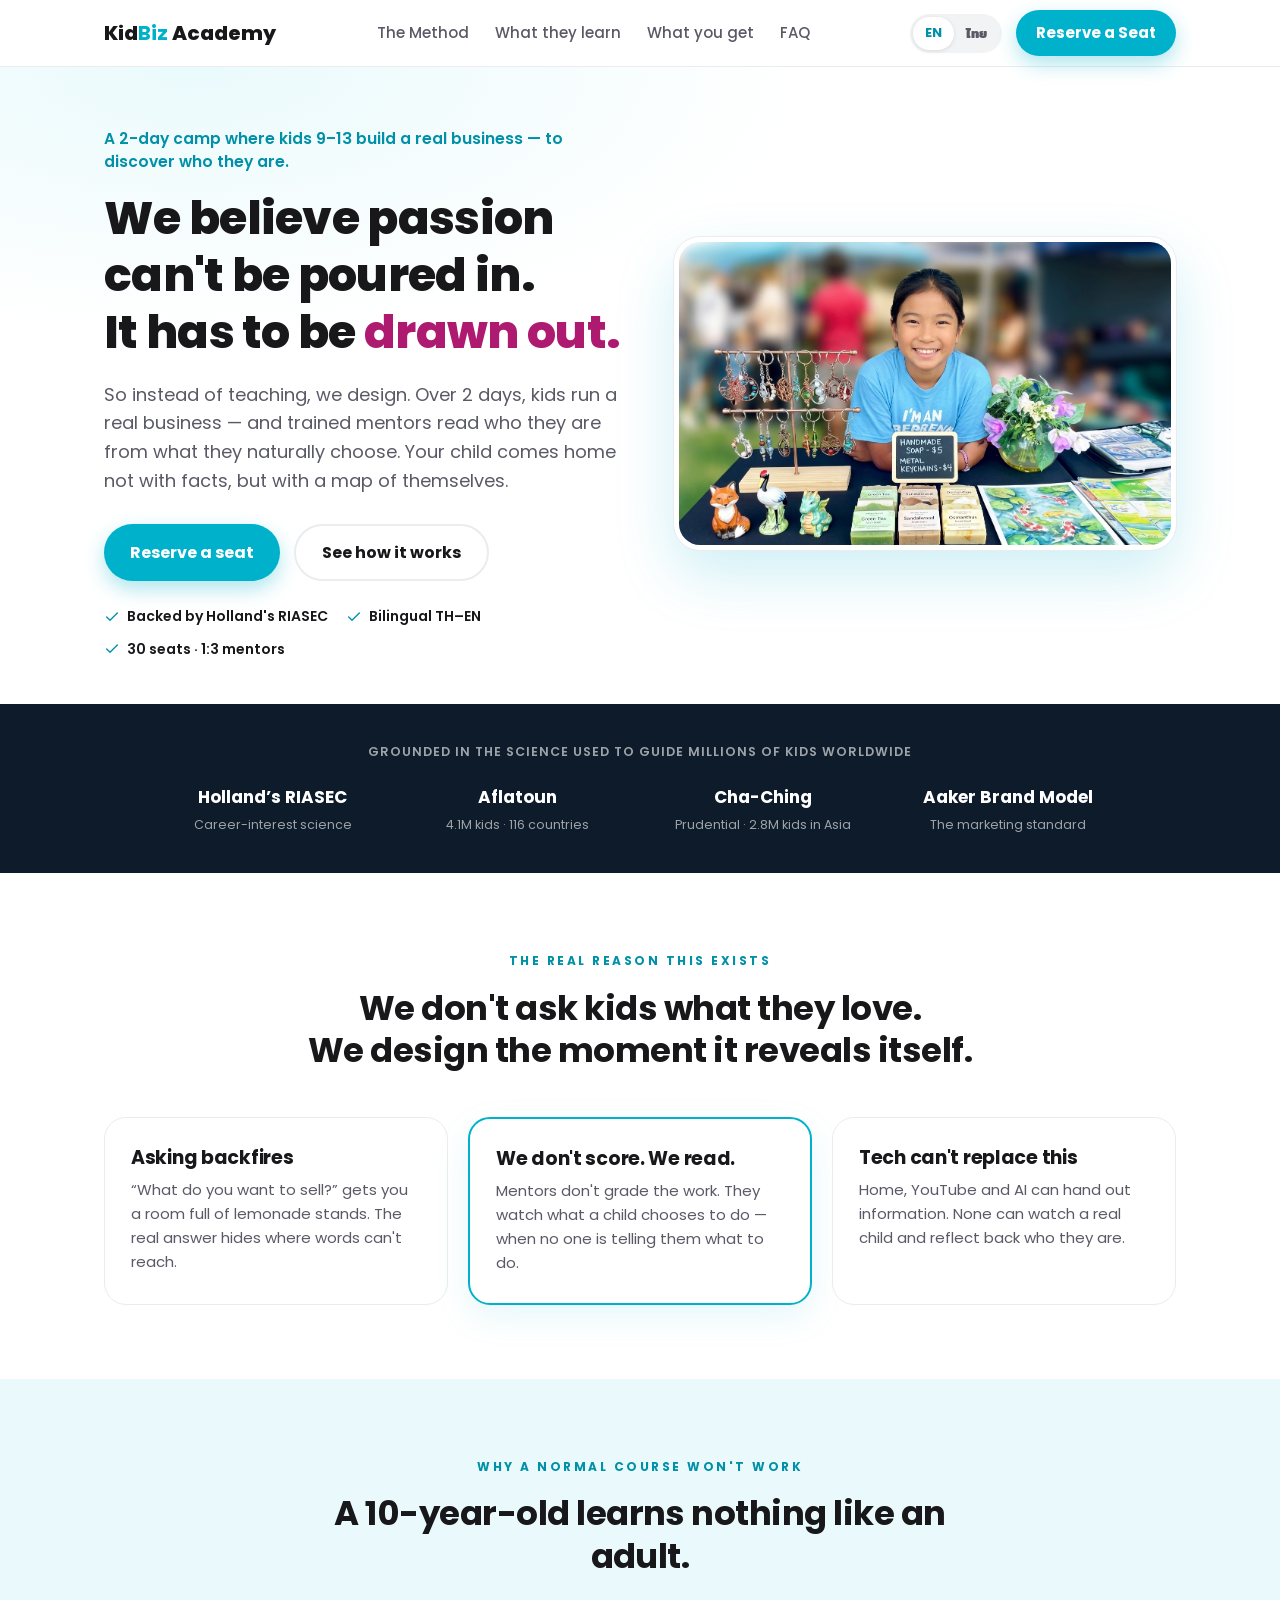
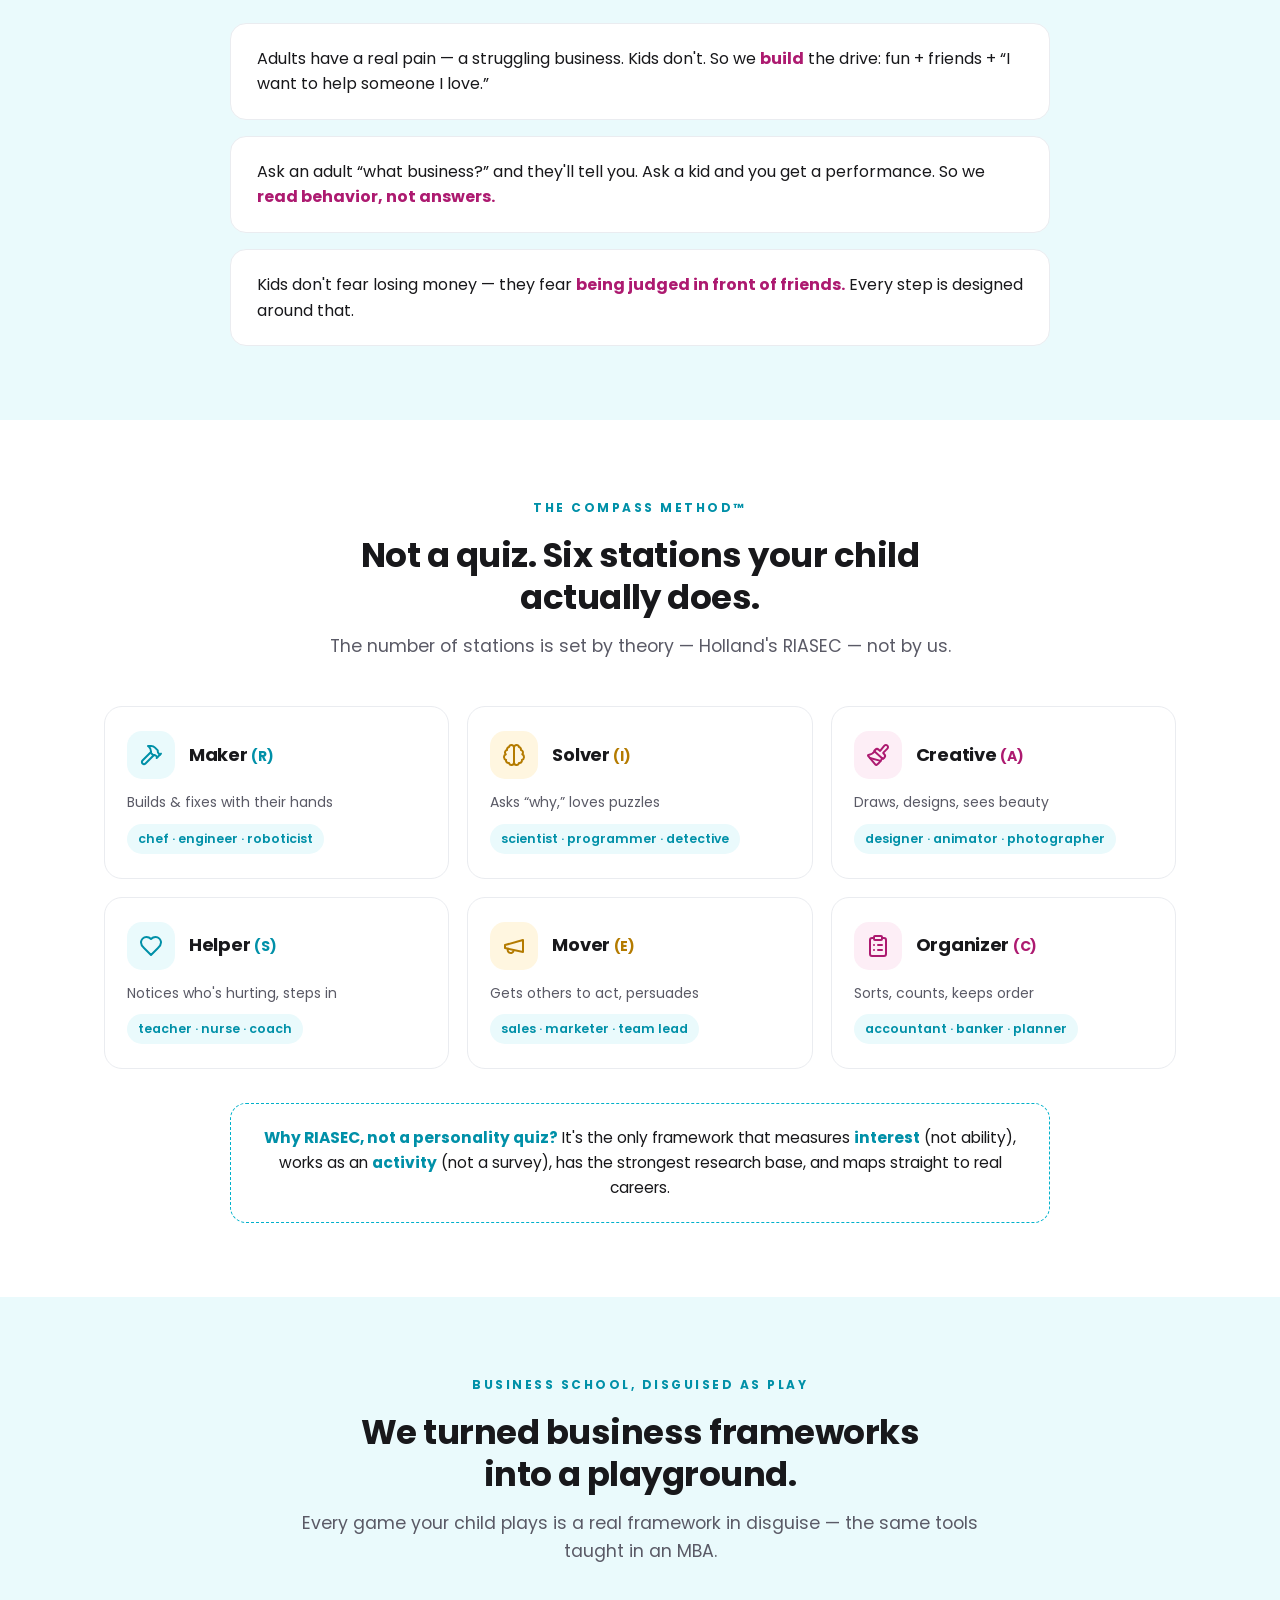
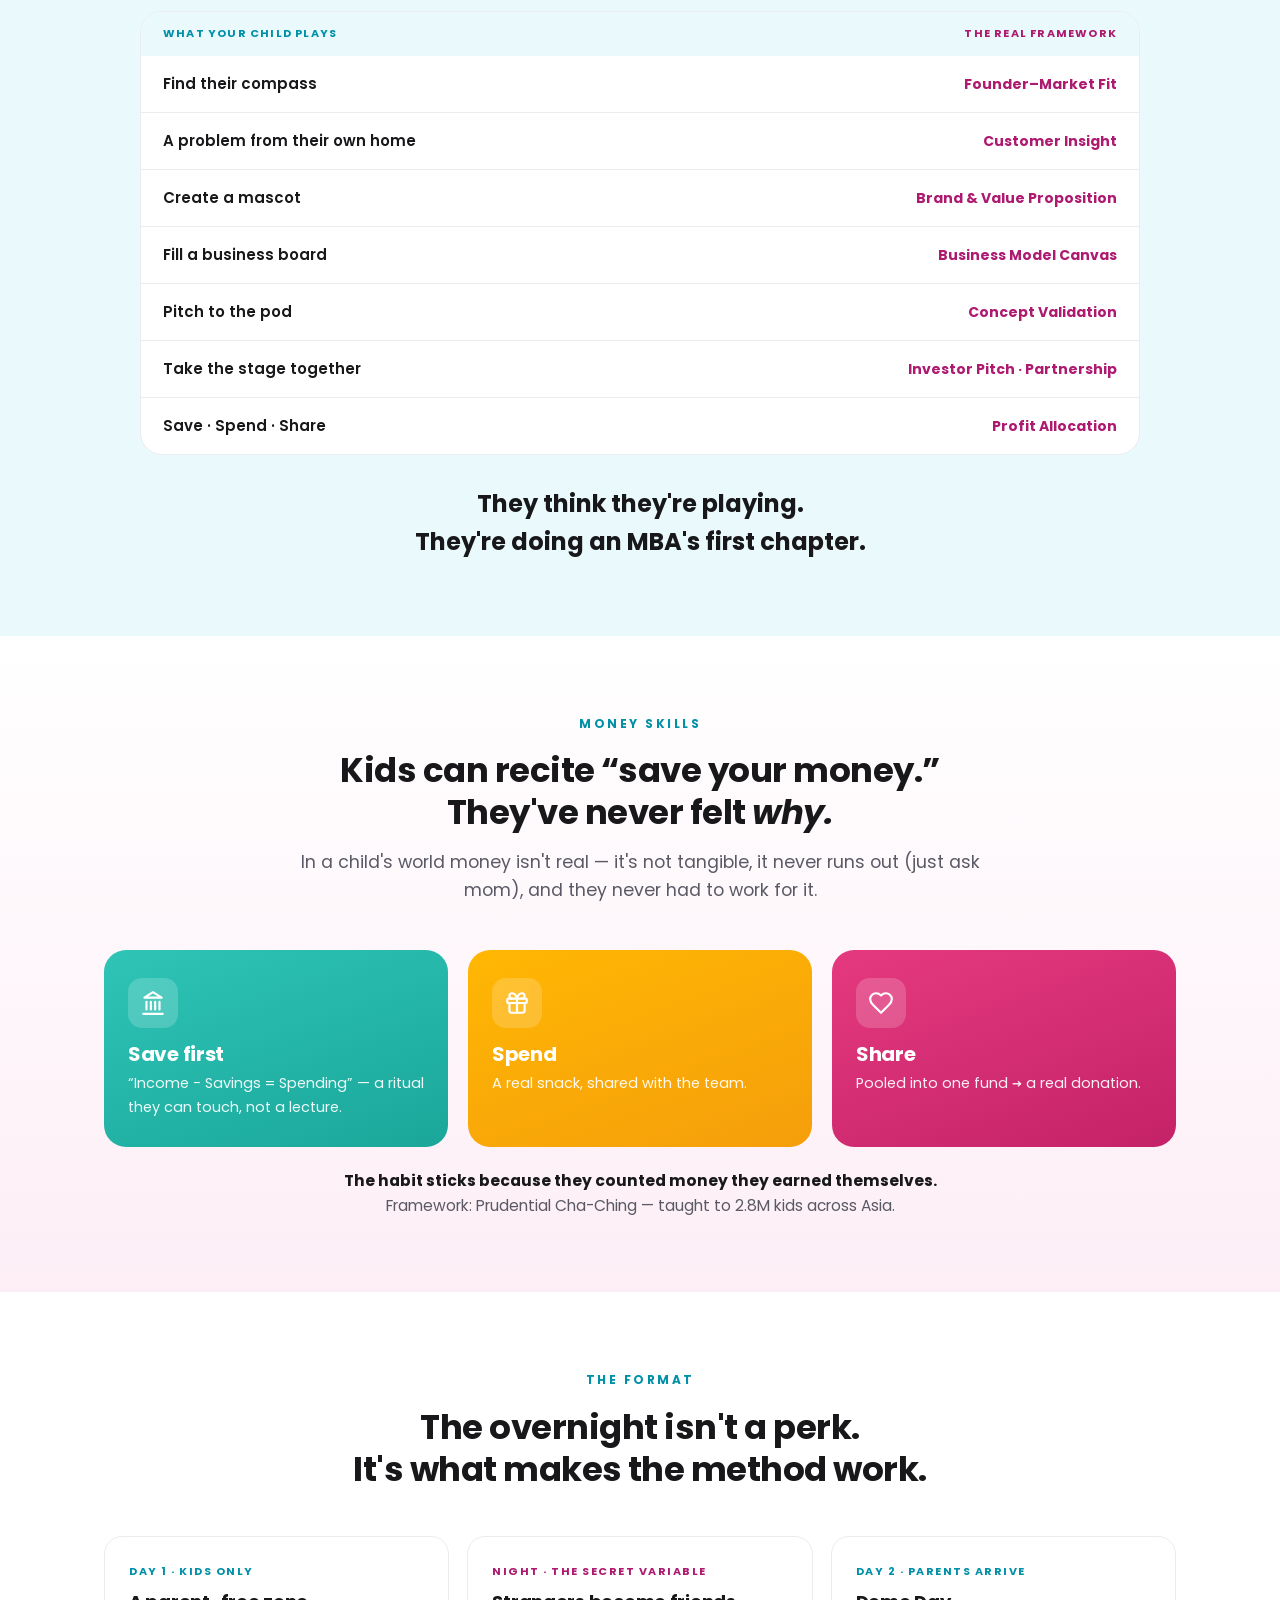
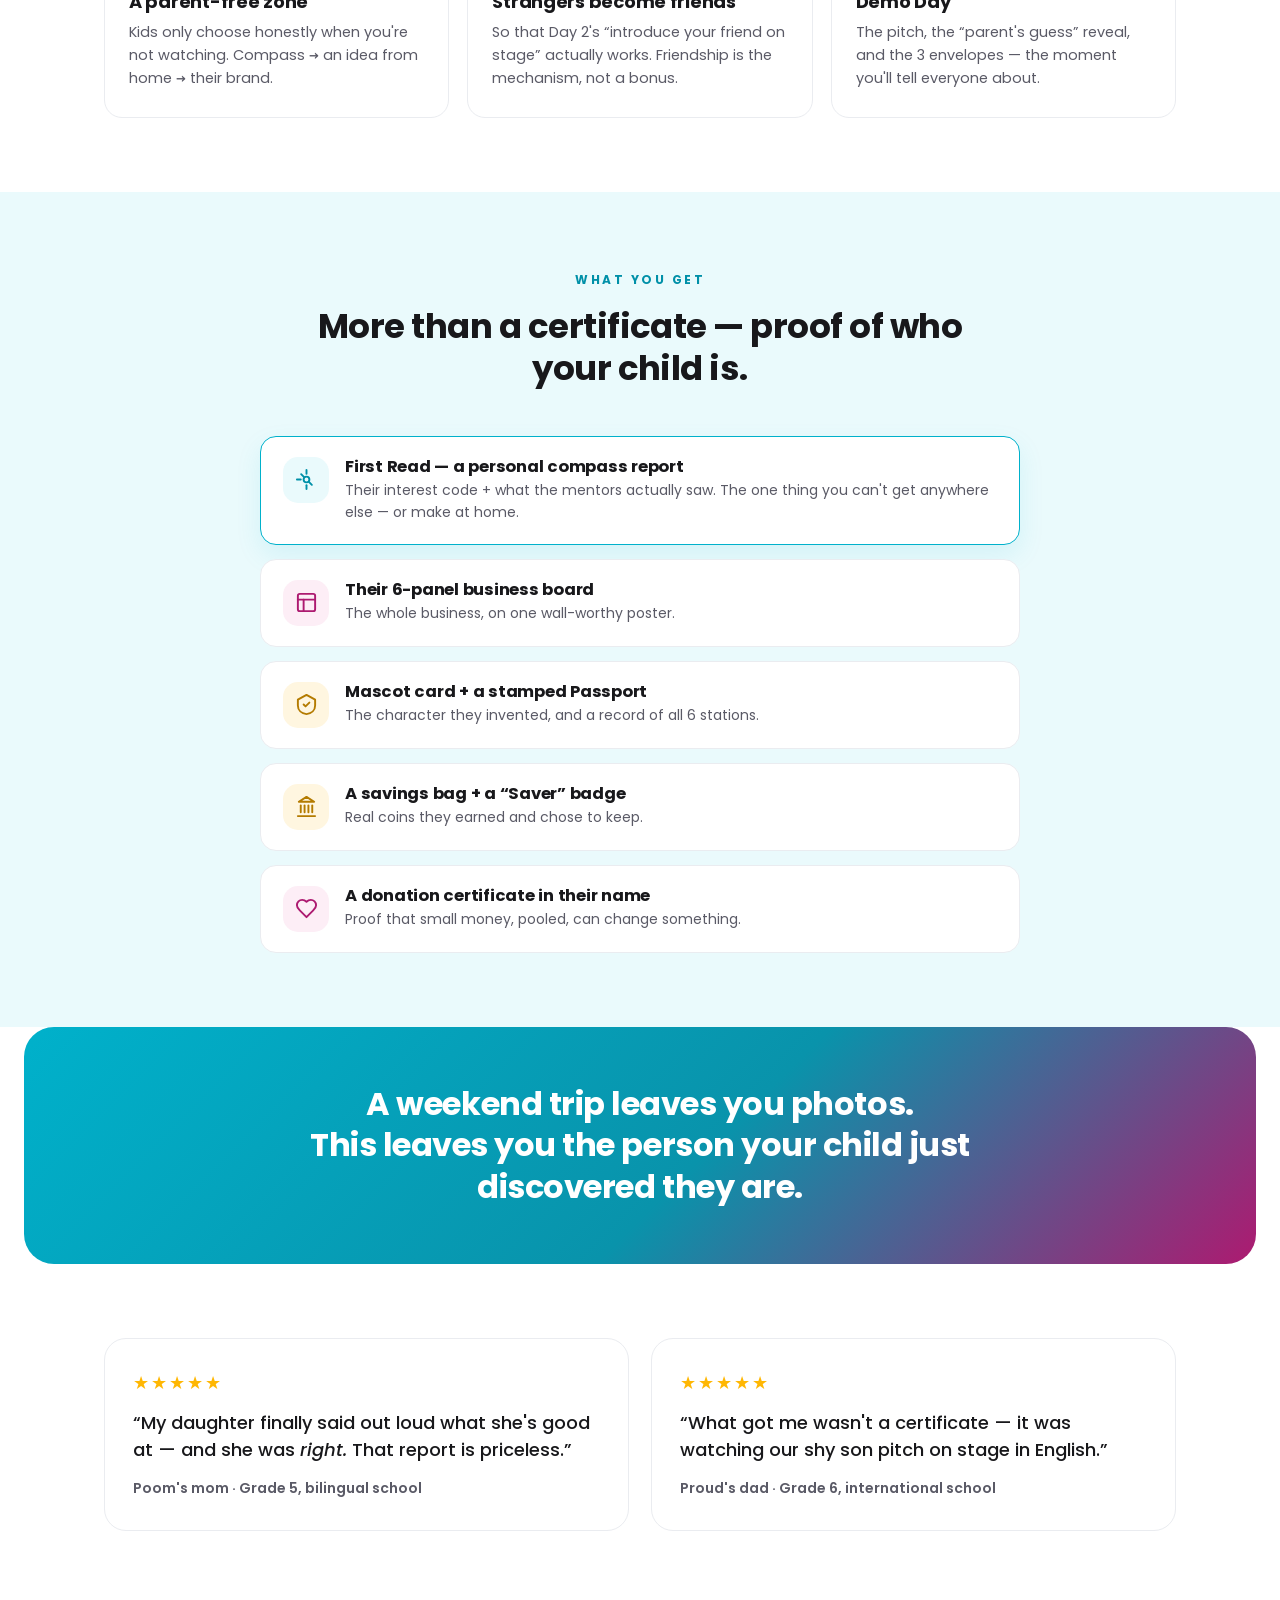
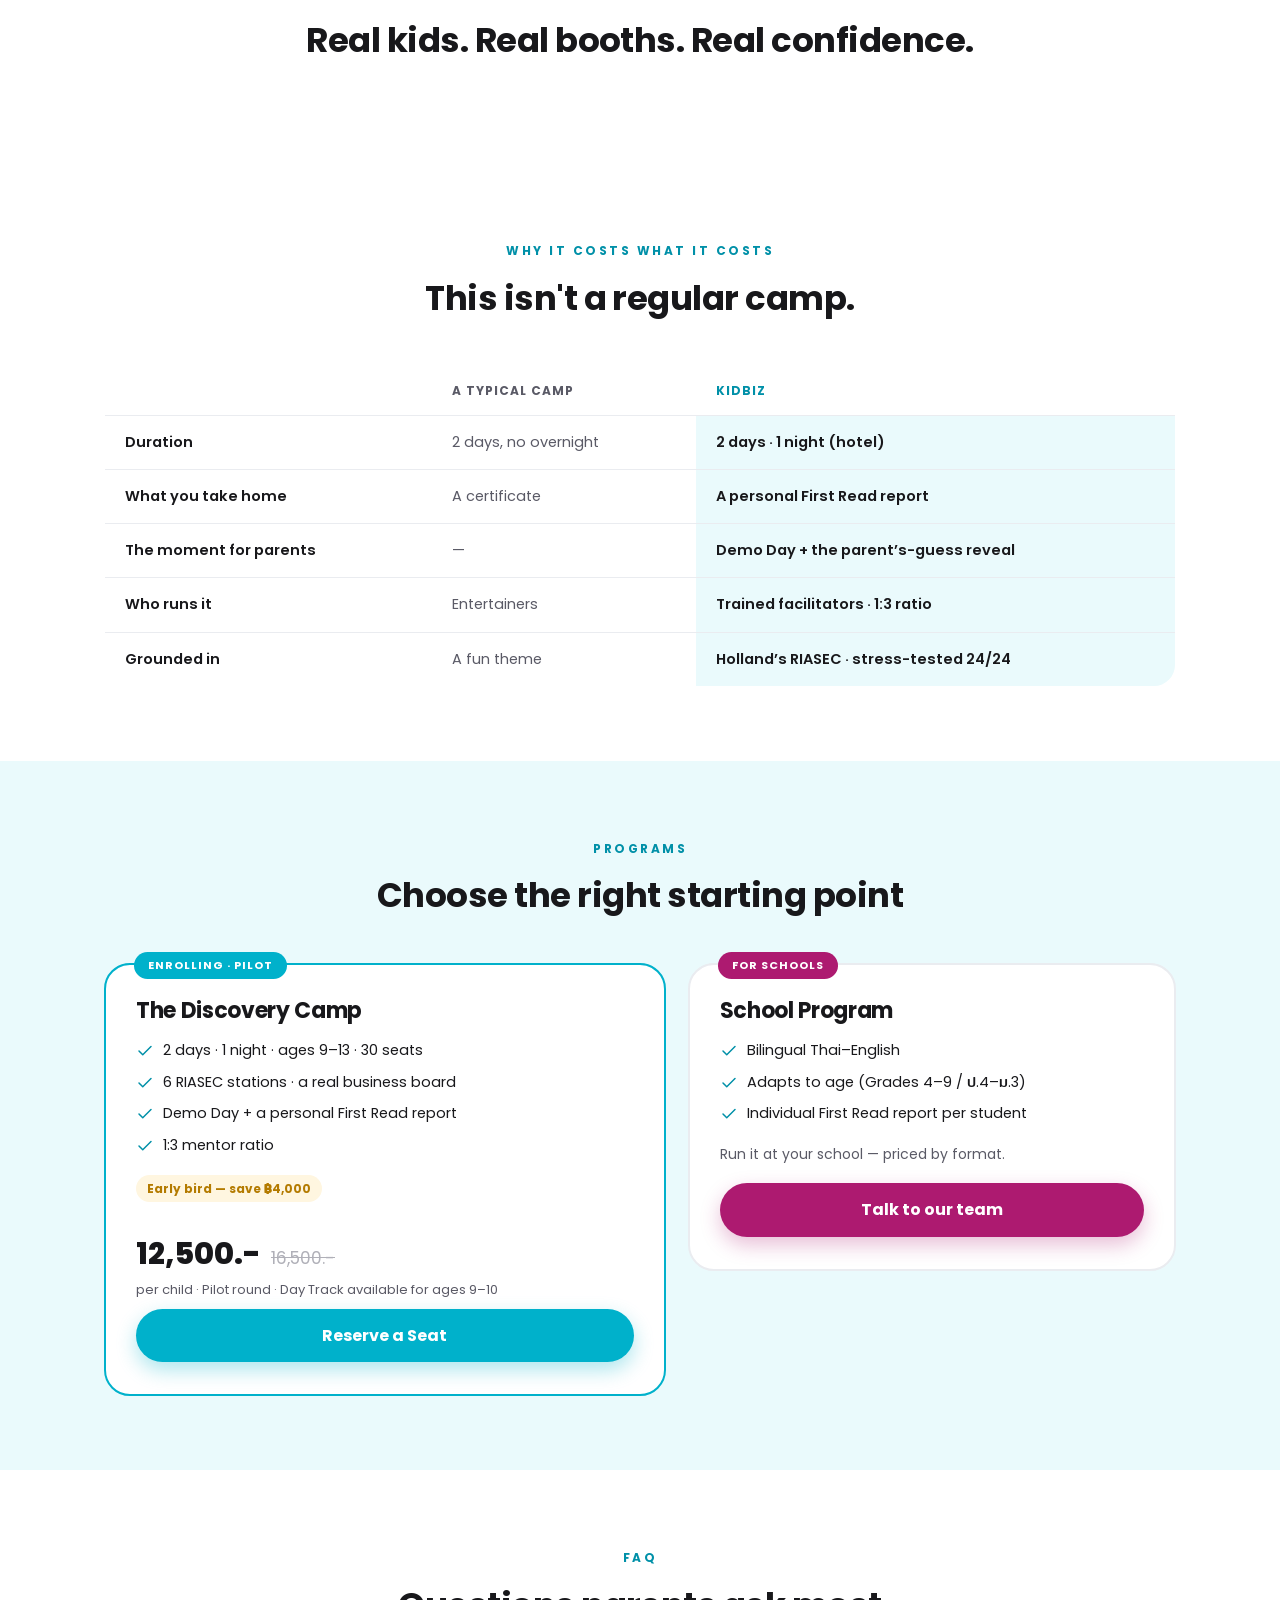
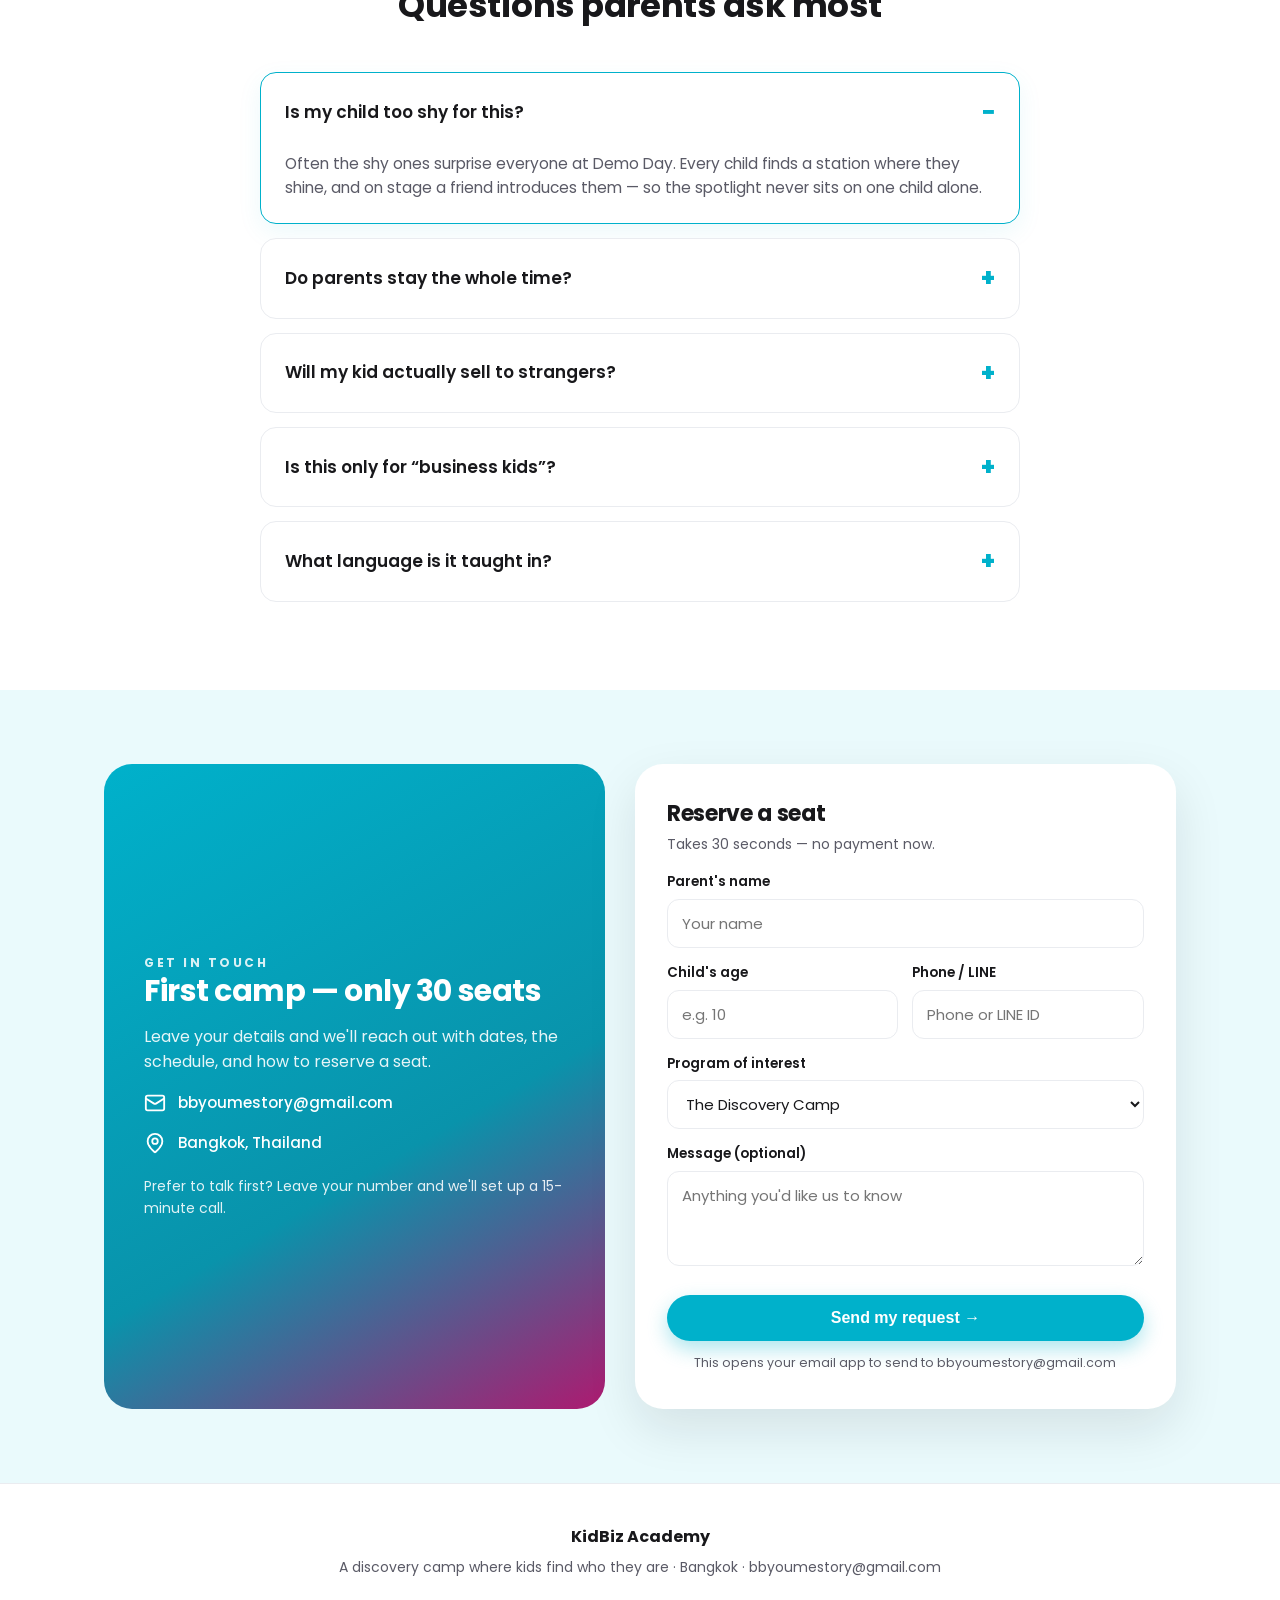
==== commit 296b294a: "Add files via upload" ====
--- a/index.html
+++ b/index.html
@@ -56,7 +56,7 @@
 
   .hero{background:radial-gradient(ellipse 80% 70% at 15% 0%,var(--teal-soft) 0%,#fff 60%);padding:60px 0 44px}
   .hero-grid{display:grid;grid-template-columns:1.02fr .98fr;gap:48px;align-items:center}
-  .badge{display:inline-block;background:#fff;border:2px solid var(--teal);color:var(--teal-d);font-weight:600;font-size:12.5px;padding:7px 16px;border-radius:100px;margin-bottom:22px;box-shadow:0 4px 12px rgba(0,177,203,.12)}
+  .badge{display:block;color:var(--teal-d);font-weight:600;font-size:15.5px;line-height:1.5;margin-bottom:16px;max-width:520px}
   h1{font-family:'Poppins','Mitr',sans-serif;font-weight:800;font-size:clamp(32px,4.2vw,46px);color:var(--ink);margin-bottom:20px}
   body.th h1{font-family:'Mitr',sans-serif}
   h1 em{font-style:normal;color:var(--magenta)}
@@ -210,6 +210,22 @@
   .form-note{font-size:12.5px;color:var(--zinc);margin-top:12px;text-align:center}
   @media(max-width:820px){.contact-grid{grid-template-columns:1fr}.row2{grid-template-columns:1fr}}
 
+  .credbar{background:#0D1B2A;padding:38px 0}
+  .cb-head{text-align:center;font-size:12.5px;font-weight:600;letter-spacing:1px;text-transform:uppercase;color:rgba(255,255,255,.6);margin-bottom:22px}
+  .cb-grid{display:grid;grid-template-columns:repeat(4,1fr);gap:20px;max-width:960px;margin:0 auto}
+  .cb-item{text-align:center}
+  .cb-item .nm{font-family:'Poppins',sans-serif;font-weight:700;font-size:17px;color:#fff}
+  .cb-item .ds{font-size:12.5px;color:rgba(255,255,255,.6);margin-top:4px}
+  @media(max-width:760px){.cb-grid{grid-template-columns:repeat(2,1fr);gap:24px 16px}}
+  .compare-wrap{overflow-x:auto}
+  .compare table{width:100%;border-collapse:collapse;background:#fff;border:1px solid var(--line);border-radius:var(--radius);overflow:hidden;min-width:520px}
+  .compare th,.compare td{padding:15px 20px;text-align:left;font-size:14.5px;border-bottom:1px solid var(--line)}
+  .compare thead th{font-size:12px;text-transform:uppercase;letter-spacing:1px;color:var(--zinc);font-weight:700}
+  .compare thead th.us{color:var(--teal-d)}
+  .compare tbody tr:last-child td{border-bottom:none}
+  .compare td.feat{font-weight:600;color:var(--ink)}
+  .compare td.them{color:var(--zinc)}
+  .compare td.us{color:var(--ink);font-weight:600;background:var(--teal-soft)}
   footer{padding:40px 0;text-align:center;color:var(--zinc);font-size:14px;border-top:1px solid var(--line)}
   footer .fl{font-weight:700;color:var(--ink);font-size:16px;margin-bottom:6px}
 </style>
@@ -236,9 +252,9 @@
 <!-- ② HERO -->
 <header class="hero"><div class="wrap hero-grid">
   <div>
-    <span class="badge" data-en="The problem no school solves · kids 9–13 (EP / Bilingual / International)" data-th="ปัญหาที่ไม่มีโรงเรียนไหนแก้ · เด็ก 9–13 ปี (EP / Bilingual / International)"></span>
-    <h1 data-en="Ask 10 kids what to sell.<br>They'll all say <em>lemonade.</em>" data-th="ลองถามเด็ก 10 คนว่าจะขายอะไร<br>ทุกคนตอบเหมือนกันหมด: <em>น้ำมะนาว</em>"></h1>
-    <p class="lead" data-en="You can't find a child's spark by asking — young kids have no words, older kids perform. Passion is <b>built</b>: by letting them try real things while someone trained reads the signals. We use a real business as the arena where your child's true self finally shows." data-th="แพสชันหาไม่เจอด้วยการถาม — เด็กเล็กไม่มีคำจะตอบ เด็กโตตอบแบบแสดง มันถูก <b>สร้าง</b> จากการได้ลองของจริง โดยมีคนที่ฝึกมาคอยอ่านสัญญาณ — เราใช้ธุรกิจจริงเป็นเวทีให้ตัวตนของลูกเผยออกมา"></p>
+    <span class="badge" data-en="A 2-day camp where kids 9–13 build a real business — to discover who they are." data-th="ค่าย 2 วัน 1 คืน ให้เด็ก 9–13 สร้างธุรกิจจริง — เพื่อค้นหาว่าตัวเองคือใคร"></span>
+    <h1 data-en="We believe passion can't be poured in.<br>It has to be <em>drawn out.</em>" data-th="เราเชื่อว่าแพสชันของเด็ก ยัดเข้าไปไม่ได้<br>มันต้องถูก <em>ดึงออกมา</em>"></h1>
+    <p class="lead" data-en="So instead of teaching, we design. Over 2 days, kids run a real business — and trained mentors read who they are from what they naturally choose. Your child comes home not with facts, but with a map of themselves." data-th="เราจึงไม่ &ldquo;สอน&rdquo; แต่ &ldquo;ออกแบบ&rdquo; — ตลอด 2 วัน เด็กได้ทำธุรกิจจริง แล้วพี่เลี้ยงที่ฝึกมาอ่านตัวตนจากสิ่งที่เขาเลือกเอง ลูกกลับบ้านไม่ได้ถือความรู้ แต่ถือแผนที่ตัวเอง"></p>
     <div class="hero-cta">
       <a href="#contact" class="btn btn-primary" data-en="Reserve a seat" data-th="จองที่นั่ง"></a>
       <a href="#method" class="btn btn-ghost" data-en="See how it works" data-th="ดูวิธีเรียน"></a>
@@ -252,6 +268,17 @@
   <img class="hero-img" src="hero.jpg" onerror="this.onerror=null;this.src='hero.png'" alt="A young entrepreneur at her market booth">
 </div></header>
 
+<!-- CREDIBILITY BAR -->
+<section class="credbar"><div class="wrap">
+  <div class="cb-head" data-en="Grounded in the science used to guide millions of kids worldwide" data-th="อิงศาสตร์ที่ใช้ชี้ทางเด็กหลายล้านคนทั่วโลก"></div>
+  <div class="cb-grid">
+    <div class="cb-item"><div class="nm">Holland&rsquo;s RIASEC</div><div class="ds" data-en="Career-interest science" data-th="ทฤษฎีความสนใจอาชีพ"></div></div>
+    <div class="cb-item"><div class="nm">Aflatoun</div><div class="ds" data-en="4.1M kids &middot; 116 countries" data-th="เด็ก 4.1 ล้านคน &middot; 116 ประเทศ"></div></div>
+    <div class="cb-item"><div class="nm">Cha-Ching</div><div class="ds" data-en="Prudential &middot; 2.8M kids in Asia" data-th="Prudential &middot; 2.8 ล้านคนในเอเชีย"></div></div>
+    <div class="cb-item"><div class="nm">Aaker Brand Model</div><div class="ds" data-en="The marketing standard" data-th="มาตรฐานด้านแบรนด์"></div></div>
+  </div>
+</div></section>
+
 <!-- ③ INSIGHT -->
 <section id="method"><div class="wrap">
   <div class="sec-head">
@@ -281,7 +308,7 @@
 <!-- ⑤ THE METHOD — 6 STATIONS -->
 <section><div class="wrap">
   <div class="sec-head">
-    <span class="eyebrow" data-en="The method" data-th="หลักสูตร"></span>
+    <span class="eyebrow" data-en="The Compass Method&trade;" data-th="The Compass Method&trade;"></span>
     <h2 data-en="Not a quiz. Six stations your child actually does." data-th="ไม่ใช่แบบทดสอบ — 6 สถานีที่ลูกได้ลงมือทำจริง"></h2>
     <p data-en="The number of stations is set by theory — Holland's RIASEC — not by us." data-th="จำนวนสถานีกำหนดโดยทฤษฎี RIASEC ของ Holland ไม่ใช่โดยเรา"></p>
   </div>
@@ -383,6 +410,24 @@
     <img src="kids3.jpg" alt="Kids pitching their idea" onerror="this.style.display='none'">
     <img src="kids4.jpg" alt="Demo Day on stage" onerror="this.style.display='none'">
   </div>
+</div></section>
+
+<!-- WHY NOT A REGULAR CAMP -->
+<section><div class="wrap">
+  <div class="sec-head">
+    <span class="eyebrow" data-en="Why it costs what it costs" data-th="ทำไมราคาถึงเป็นแบบนี้"></span>
+    <h2 data-en="This isn't a regular camp." data-th="นี่ไม่ใช่ค่ายทั่วไป"></h2>
+  </div>
+  <div class="compare compare-wrap"><table>
+    <thead><tr><th></th><th class="them" data-en="A typical camp" data-th="ค่ายทั่วไป"></th><th class="us">KidBiz</th></tr></thead>
+    <tbody>
+      <tr><td class="feat" data-en="Duration" data-th="ระยะเวลา"></td><td class="them" data-en="2 days, no overnight" data-th="2 วัน ไม่ค้างคืน"></td><td class="us" data-en="2 days &middot; 1 night (hotel)" data-th="2 วัน 1 คืน (โรงแรม)"></td></tr>
+      <tr><td class="feat" data-en="What you take home" data-th="สิ่งที่ได้กลับบ้าน"></td><td class="them" data-en="A certificate" data-th="ใบประกาศ"></td><td class="us" data-en="A personal First Read report" data-th="รายงาน First Read รายคน"></td></tr>
+      <tr><td class="feat" data-en="The moment for parents" data-th="โมเมนต์สำหรับพ่อแม่"></td><td class="them">&mdash;</td><td class="us" data-en="Demo Day + the parent&rsquo;s-guess reveal" data-th="Demo Day + เฉลยคำทายของพ่อแม่"></td></tr>
+      <tr><td class="feat" data-en="Who runs it" data-th="ใครดูแล"></td><td class="them" data-en="Entertainers" data-th="ทีมเล่นเกม"></td><td class="us" data-en="Trained facilitators &middot; 1:3 ratio" data-th="พี่เลี้ยงที่ฝึกมา &middot; อัตรา 1:3"></td></tr>
+      <tr><td class="feat" data-en="Grounded in" data-th="อิงอะไร"></td><td class="them" data-en="A fun theme" data-th="ธีมสนุก ๆ"></td><td class="us" data-en="Holland&rsquo;s RIASEC &middot; stress-tested 24/24" data-th="ทฤษฎี RIASEC &middot; ผ่าน stress-test 24/24"></td></tr>
+    </tbody>
+  </table></div>
 </div></section>
 
 <!-- ⑫ PROGRAMS -->
@@ -449,6 +494,7 @@
       <p data-en="Leave your details and we'll reach out with dates, the schedule, and how to reserve a seat." data-th="กรอกข้อมูลไว้ เดี๋ยวทีมงานติดต่อกลับ พร้อมรอบเรียน ตารางเวลา และวิธีจองที่นั่ง"></p>
       <div class="ci-line"><svg class="ic" viewBox="0 0 24 24"><rect width="20" height="16" x="2" y="4" rx="2"/><path d="m22 7-8.97 5.7a1.94 1.94 0 0 1-2.06 0L2 7"/></svg><span>bbyoumestory@gmail.com</span></div>
       <div class="ci-line"><svg class="ic" viewBox="0 0 24 24"><path d="M20 10c0 4.993-5.539 10.193-7.399 11.799a1 1 0 0 1-1.202 0C9.539 20.193 4 14.993 4 10a8 8 0 0 1 16 0"/><circle cx="12" cy="10" r="3"/></svg><span data-en="Bangkok, Thailand" data-th="กรุงเทพมหานคร"></span></div>
+      <div style="margin-top:20px;font-size:14px;color:rgba(255,255,255,.88)" data-en="Prefer to talk first? Leave your number and we'll set up a 15-minute call." data-th="อยากคุยก่อน? ทิ้งเบอร์ไว้ เดี๋ยวเรานัดคุย 15 นาที"></div>
     </div>
     <form class="reg-form" onsubmit="return kbSend(event)">
       <h3 data-en="Reserve a seat" data-th="ลงทะเบียนจองที่นั่ง"></h3>
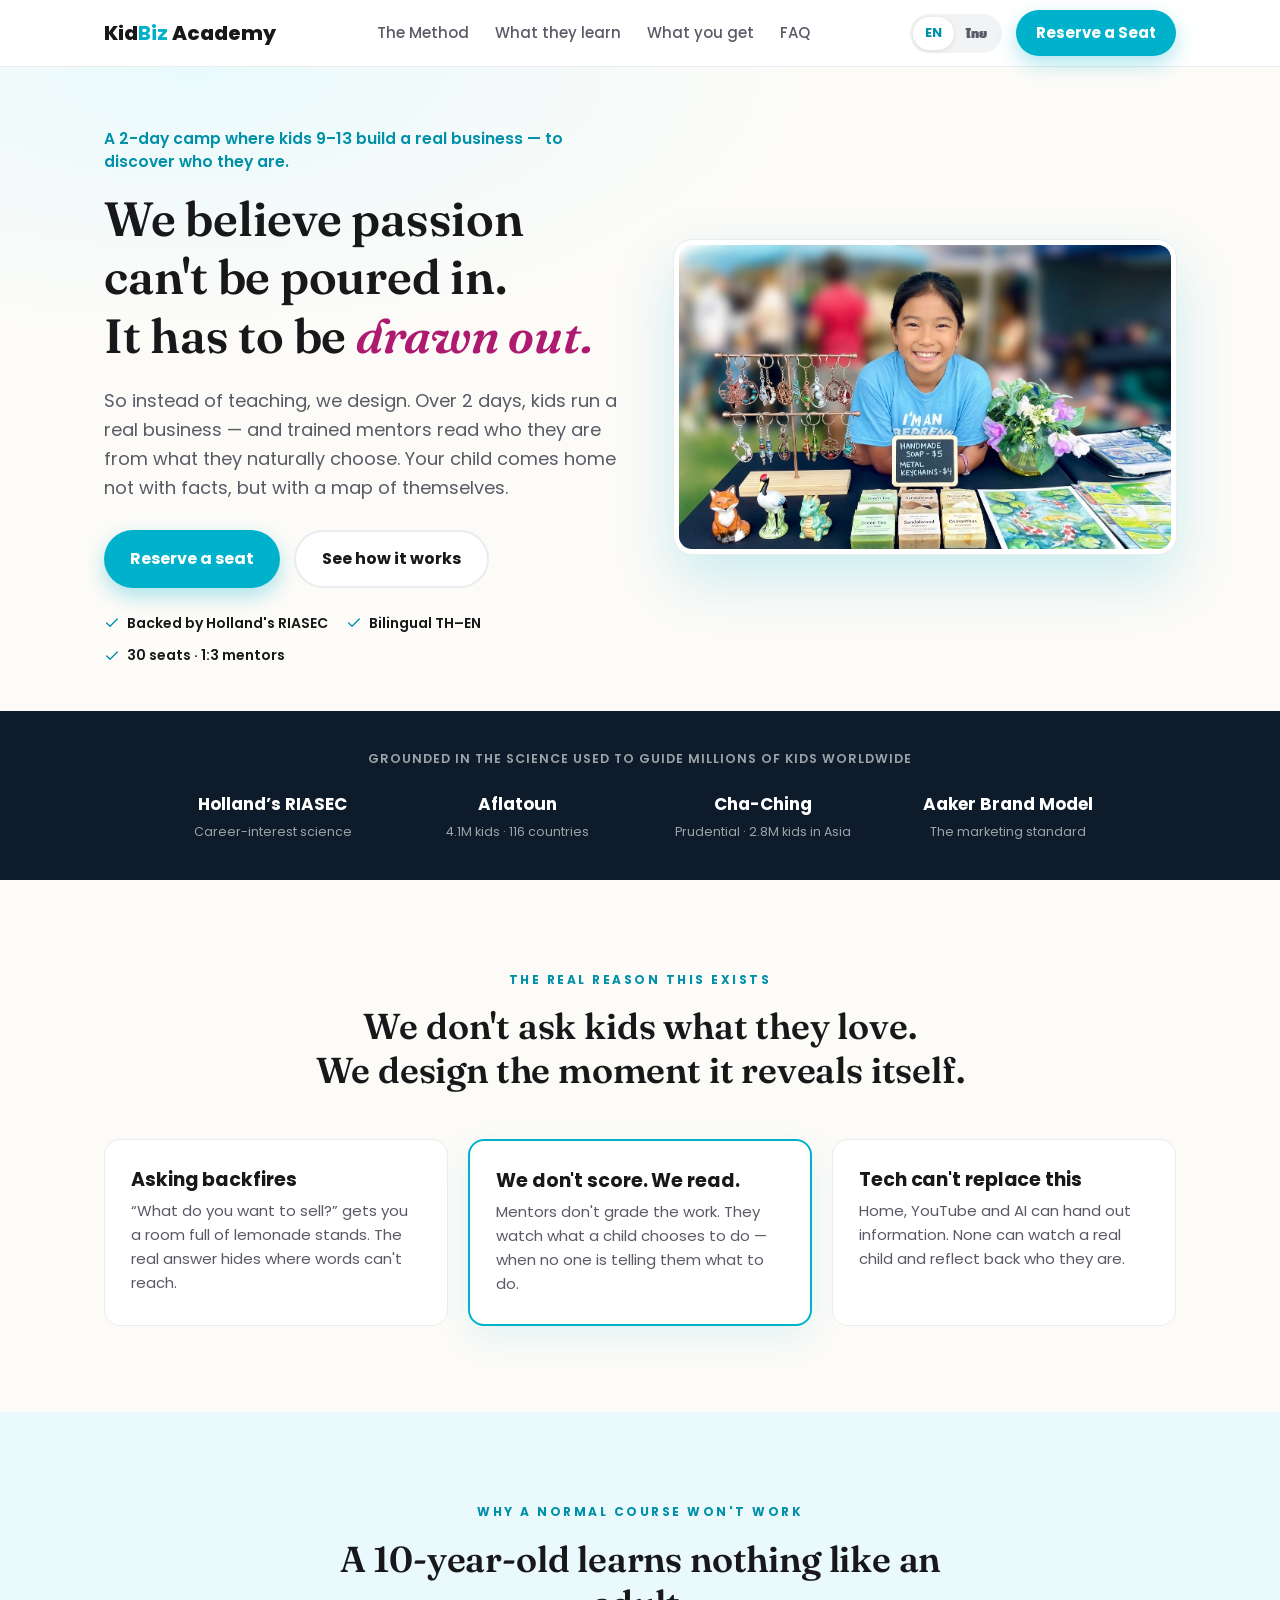
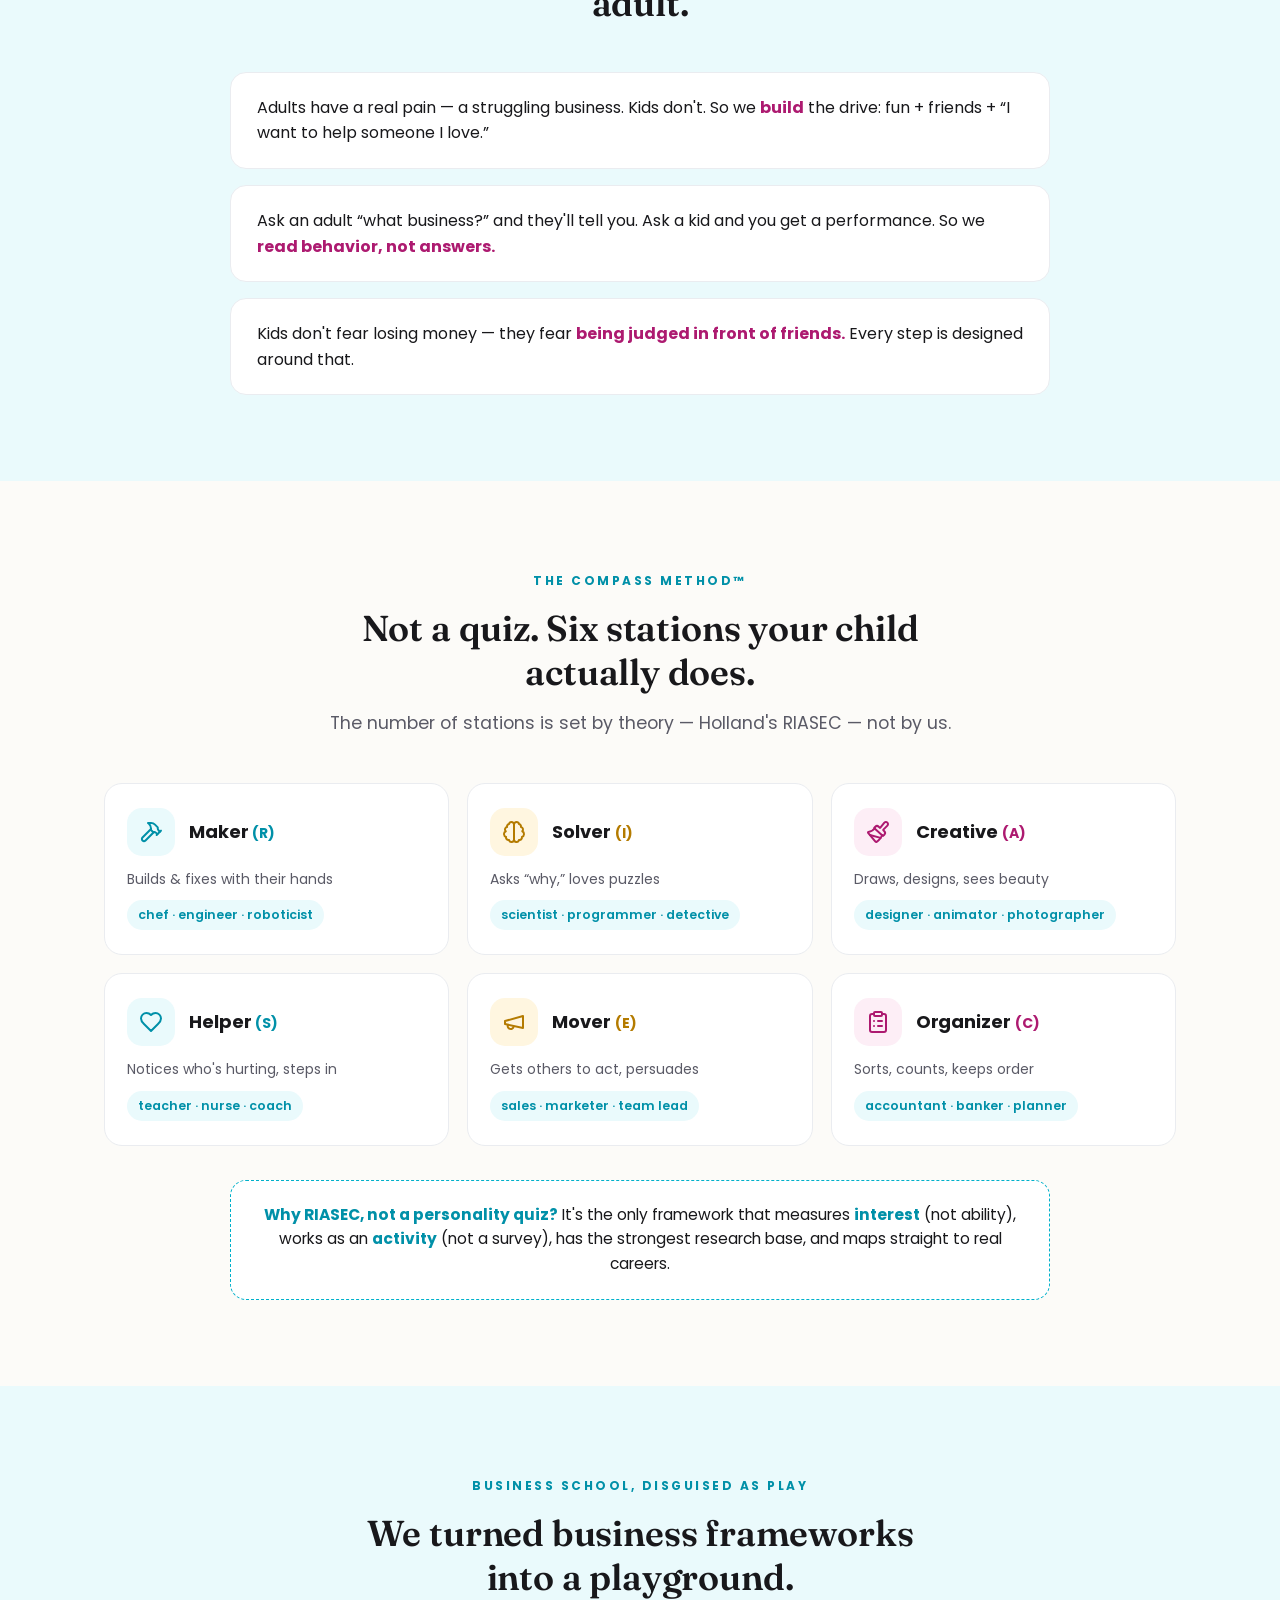
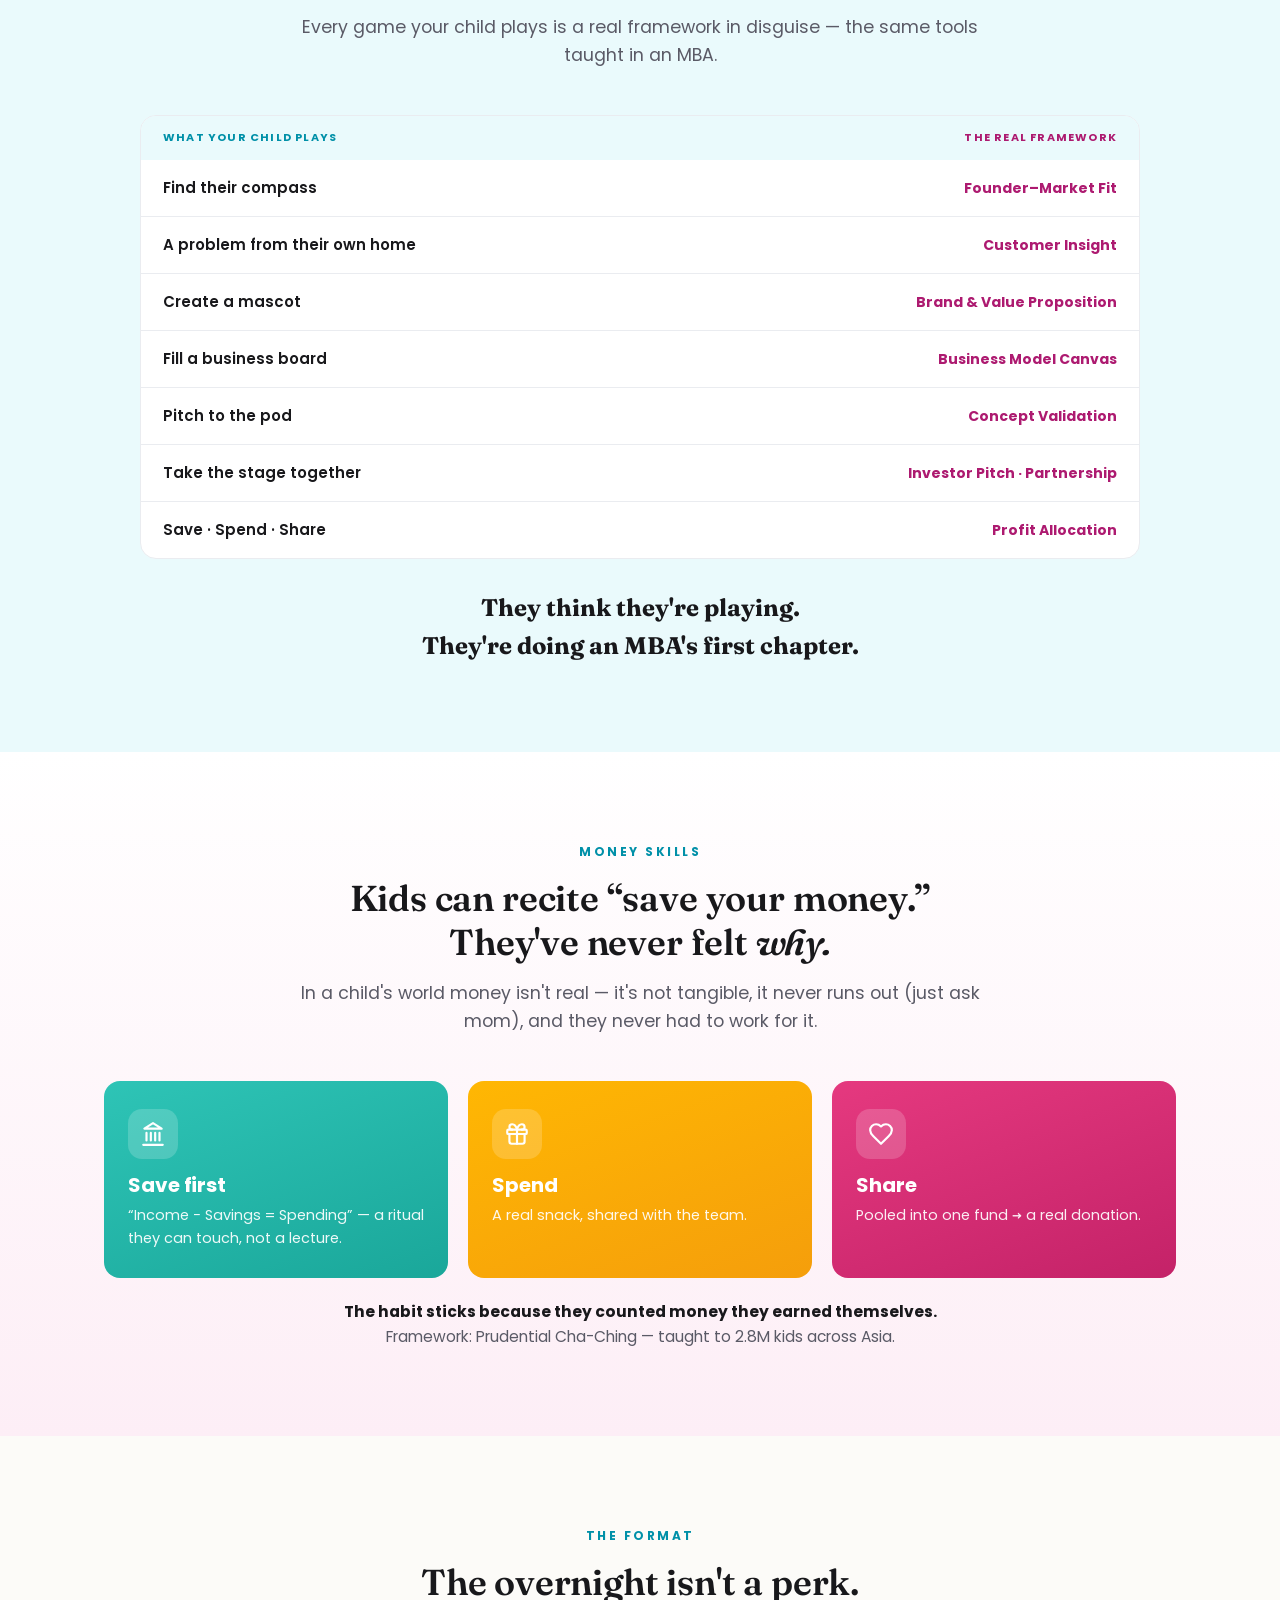
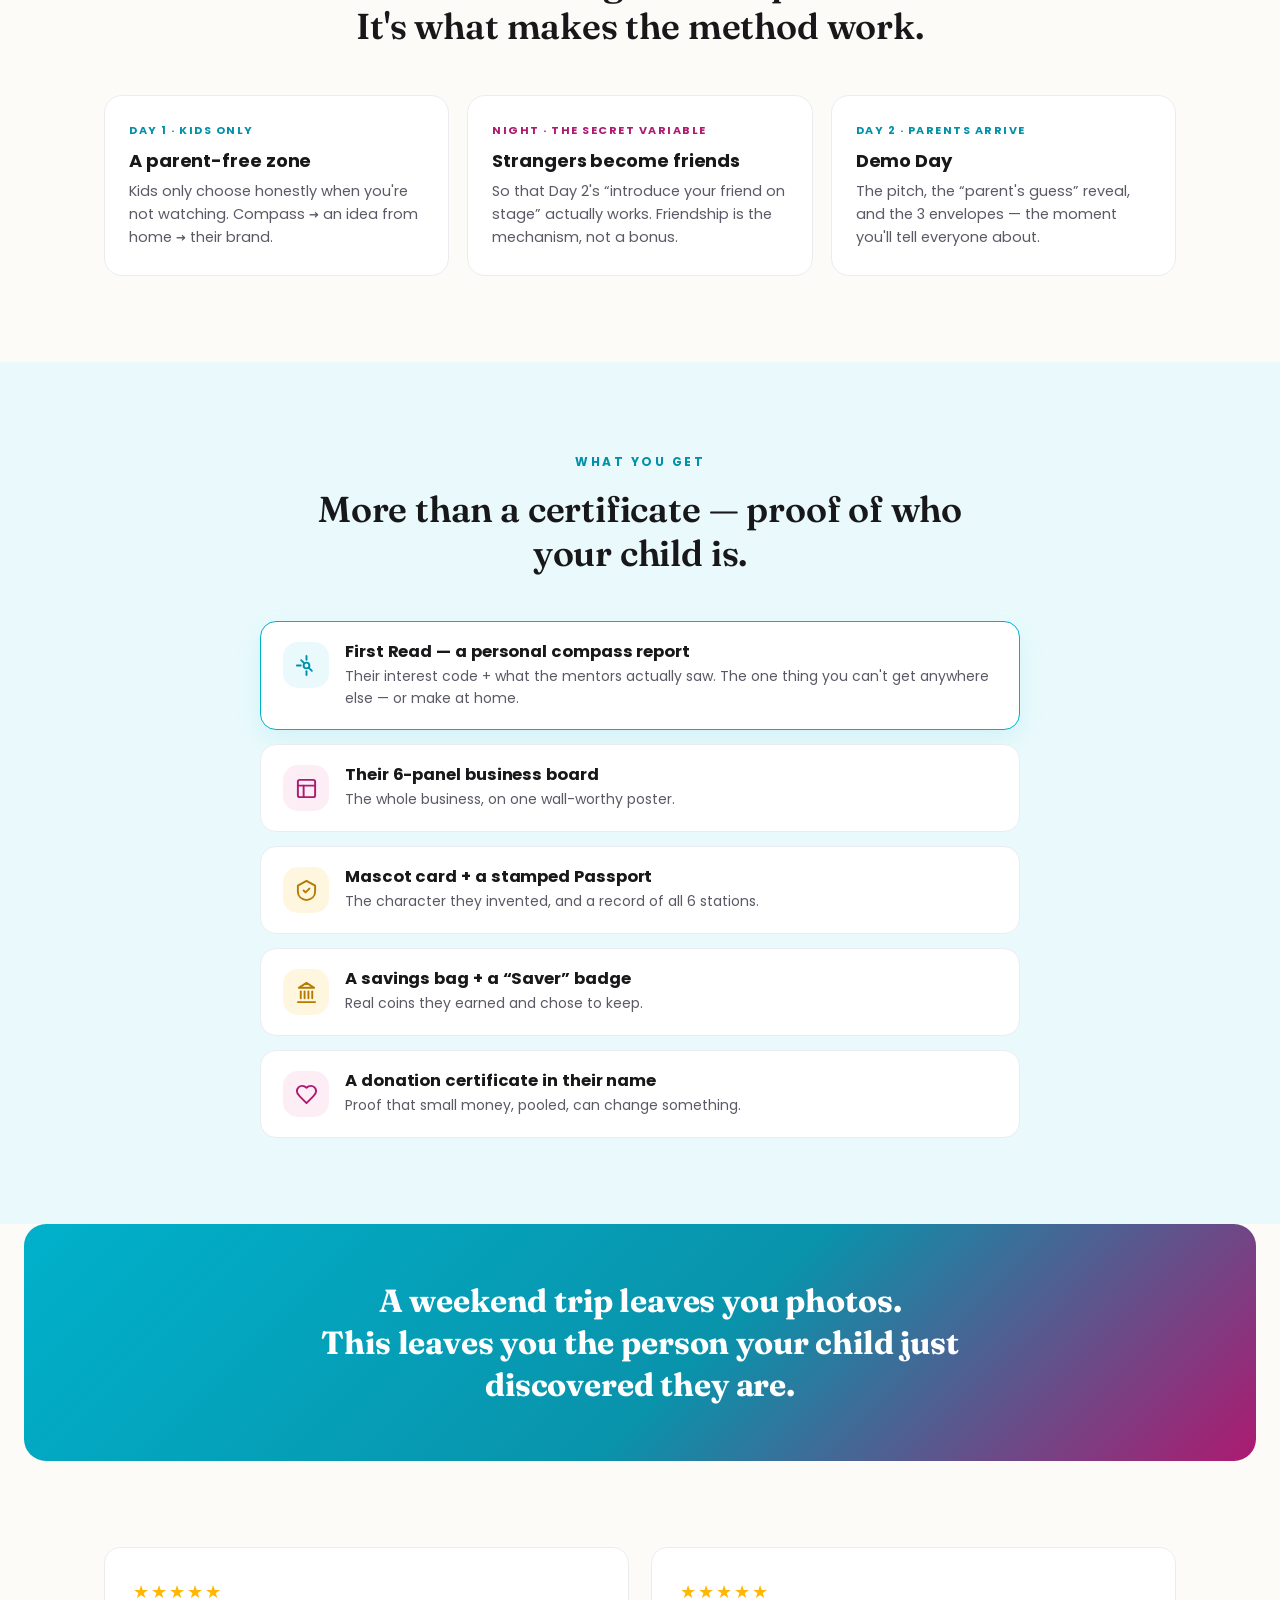
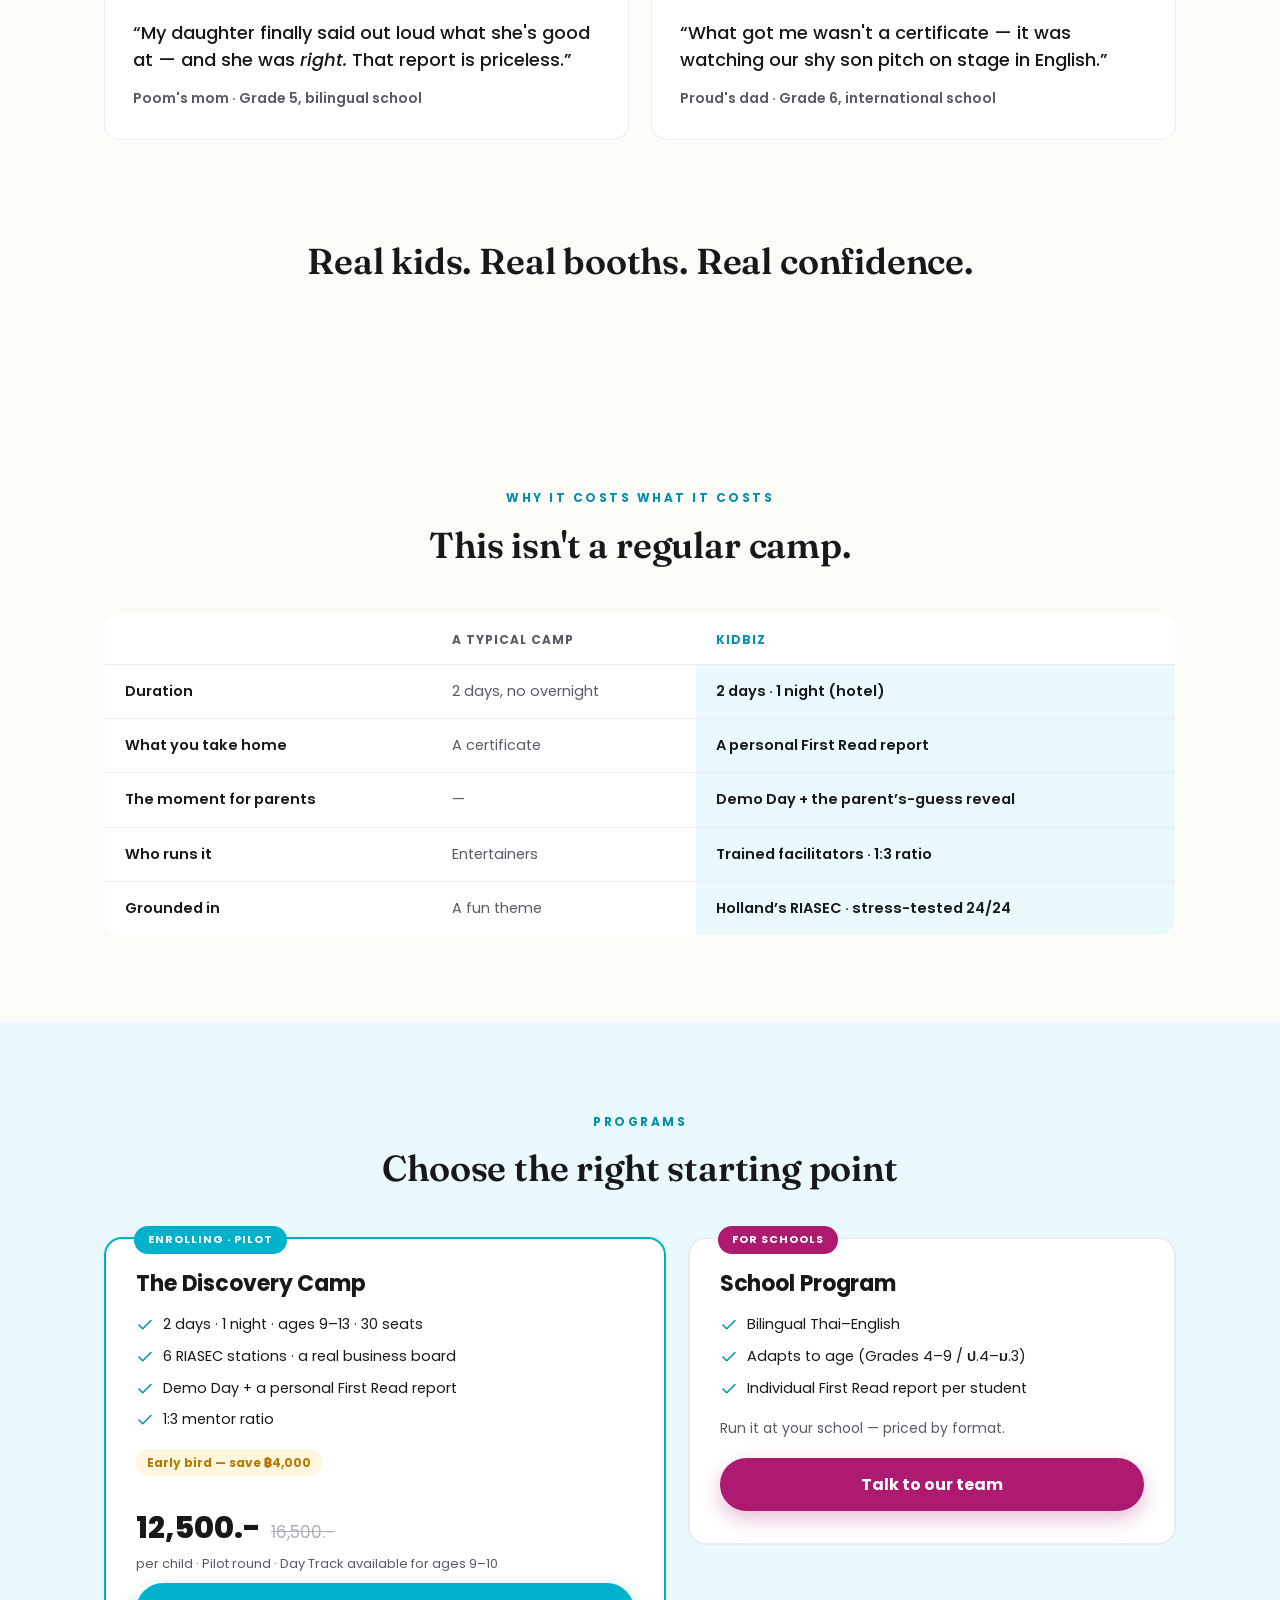
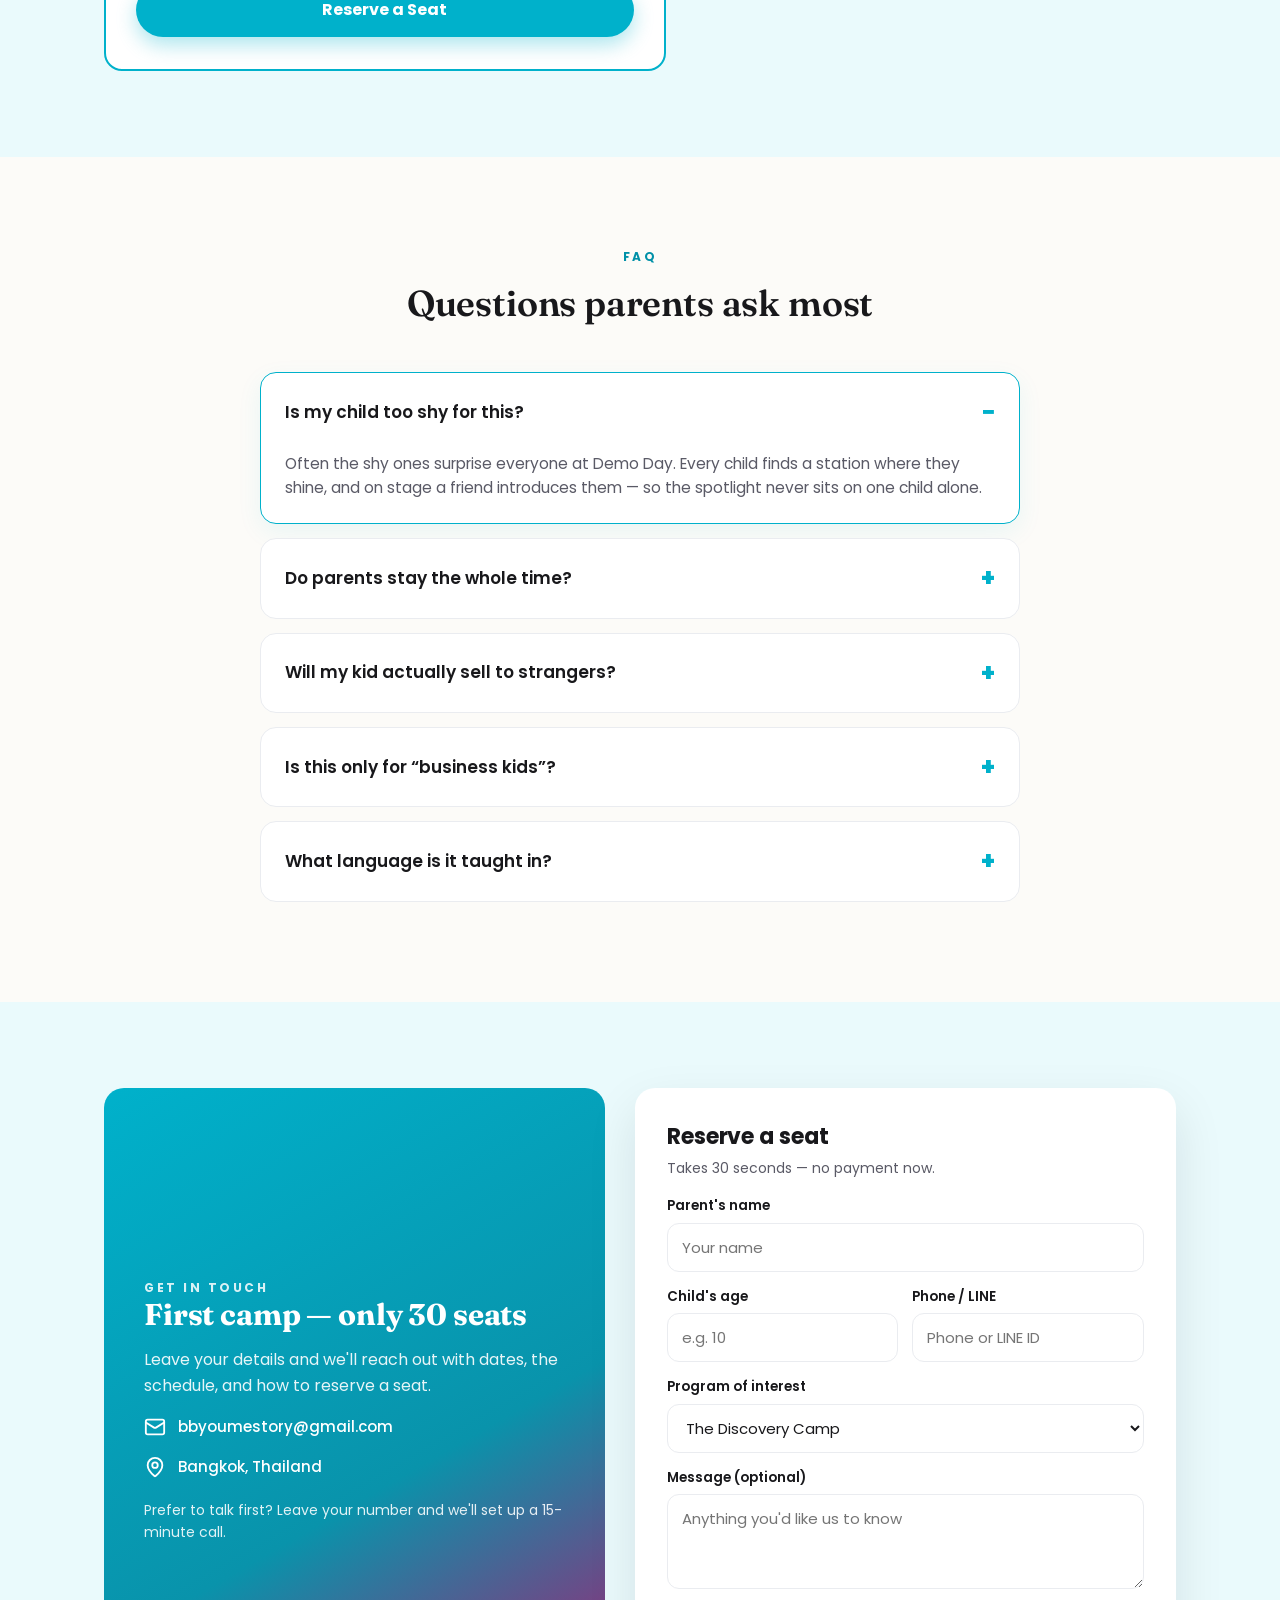
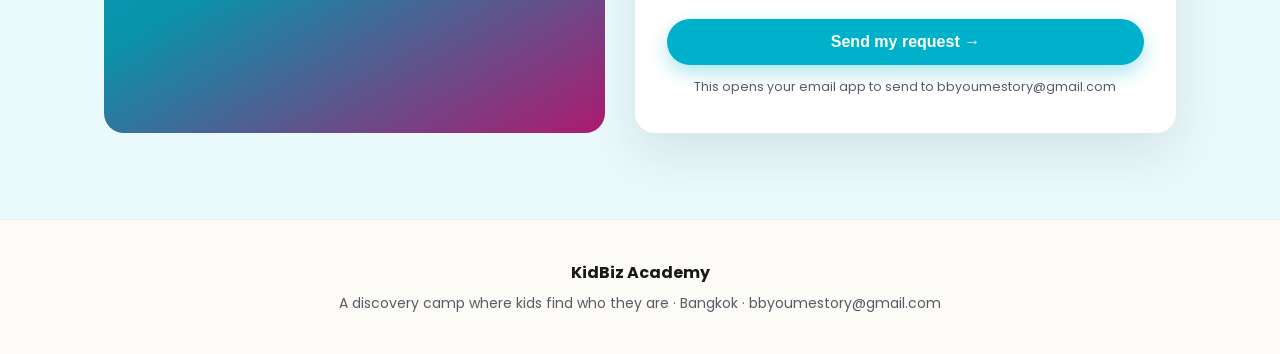
==== commit 65b613d1: "Add files via upload" ====
--- a/index.html
+++ b/index.html
@@ -8,23 +8,23 @@
 <link rel="icon" href="data:image/svg+xml,%3Csvg xmlns='http://www.w3.org/2000/svg' viewBox='0 0 100 100'%3E%3Ctext y='.9em' font-size='90'%3E%F0%9F%A7%AD%3C/text%3E%3C/svg%3E">
 <link rel="preconnect" href="https://fonts.googleapis.com">
 <link rel="preconnect" href="https://fonts.gstatic.com" crossorigin>
-<link href="https://fonts.googleapis.com/css2?family=Poppins:wght@400;500;600;700;800&family=Mitr:wght@400;500;600;700&display=swap" rel="stylesheet">
+<link href="https://fonts.googleapis.com/css2?family=Poppins:wght@400;500;600;700;800&family=Mitr:wght@400;500;600;700&family=Fraunces:ital,wght@0,500;0,600;0,700;1,500;1,600&family=Noto+Serif+Thai:wght@500;600;700&display=swap" rel="stylesheet">
 <style>
   :root{
     --teal:#00B1CB; --teal-d:#0090a8; --teal-soft:#EAFAFC;
     --magenta:#AD1A70; --magenta-soft:#FDEEF6;
     --ink:#18181B; --zinc:#5A5A66; --line:#EAECF0;
     --amber:#FFB703; --amber-soft:#FFF6E0; --amber-d:#B47B00;
-    --radius:22px;
+    --radius:16px;
   }
   *{margin:0;padding:0;box-sizing:border-box}
   html{scroll-behavior:smooth}
-  body{font-family:'Poppins','Mitr',-apple-system,sans-serif;color:var(--ink);background:#fff;line-height:1.6;-webkit-font-smoothing:antialiased}
+  body{font-family:'Poppins','Mitr',-apple-system,sans-serif;color:var(--ink);background:#FCFBF8;line-height:1.6;-webkit-font-smoothing:antialiased}
   body.th{font-family:'Mitr','Poppins',sans-serif}
   a{text-decoration:none;color:inherit}
   img{max-width:100%;display:block}
   .wrap{max-width:1120px;margin:0 auto;padding:0 24px}
-  h1,h2,h3{line-height:1.24;letter-spacing:-.015em}
+  h1,h2,h3{line-height:1.22;letter-spacing:-.005em}
   .eyebrow{display:inline-block;font-weight:700;font-size:12px;letter-spacing:2.5px;text-transform:uppercase;color:var(--teal-d)}
   svg.ic{fill:none;stroke:currentColor;stroke-width:2;stroke-linecap:round;stroke-linejoin:round}
   .ibadge{width:54px;height:54px;border-radius:15px;display:inline-flex;align-items:center;justify-content:center;margin-bottom:16px}
@@ -54,24 +54,24 @@
   .langbtn.on{background:#fff;color:var(--teal-d);box-shadow:0 1px 4px rgba(0,0,0,.1)}
   @media(max-width:900px){.nav-links{display:none}}
 
-  .hero{background:radial-gradient(ellipse 80% 70% at 15% 0%,var(--teal-soft) 0%,#fff 60%);padding:60px 0 44px}
+  .hero{background:radial-gradient(ellipse 80% 70% at 15% 0%,var(--teal-soft) 0%,#FCFBF8 60%);padding:60px 0 44px}
   .hero-grid{display:grid;grid-template-columns:1.02fr .98fr;gap:48px;align-items:center}
   .badge{display:block;color:var(--teal-d);font-weight:600;font-size:15.5px;line-height:1.5;margin-bottom:16px;max-width:520px}
-  h1{font-family:'Poppins','Mitr',sans-serif;font-weight:800;font-size:clamp(32px,4.2vw,46px);color:var(--ink);margin-bottom:20px}
-  body.th h1{font-family:'Mitr',sans-serif}
-  h1 em{font-style:normal;color:var(--magenta)}
+  h1{font-family:'Fraunces','Noto Serif Thai',Georgia,serif;font-weight:600;font-size:clamp(33px,4.4vw,48px);color:var(--ink);margin-bottom:22px}
+  body.th h1{font-family:'Noto Serif Thai','Fraunces',serif}
+  h1 em{font-style:italic;color:var(--magenta)}
   .lead{font-size:18px;color:var(--zinc);max-width:530px;margin-bottom:28px}
   .hero-cta{display:flex;gap:14px;flex-wrap:wrap;margin-bottom:24px}
   .ticks{display:flex;flex-wrap:wrap;gap:10px 18px}
   .tick{font-size:14px;font-weight:600;color:var(--ink);display:inline-flex;align-items:center;gap:7px}
   .tick svg{width:16px;height:16px;stroke:var(--teal-d)}
-  .hero-img{border-radius:26px;box-shadow:0 24px 60px rgba(0,177,203,.20);border:5px solid #fff;outline:1px solid var(--line);width:100%;aspect-ratio:16/10;object-fit:cover}
+  .hero-img{border-radius:18px;box-shadow:0 24px 60px rgba(0,177,203,.20);border:5px solid #fff;outline:1px solid var(--line);width:100%;aspect-ratio:16/10;object-fit:cover}
   @media(max-width:900px){.hero-grid{grid-template-columns:1fr;gap:30px}.hero-img{order:-1}}
 
-  section{padding:74px 0}
+  section{padding:86px 0}
   .sec-head{text-align:center;max-width:680px;margin:0 auto 46px}
-  .sec-head h2{font-family:'Poppins','Mitr',sans-serif;font-weight:700;font-size:clamp(24px,3.1vw,34px);margin:14px 0 14px}
-  body.th .sec-head h2{font-family:'Mitr',sans-serif}
+  .sec-head h2{font-family:'Fraunces','Noto Serif Thai',Georgia,serif;font-weight:600;font-size:clamp(25px,3.2vw,36px);margin:14px 0 14px}
+  body.th .sec-head h2{font-family:'Noto Serif Thai','Fraunces',serif}
   .sec-head p{font-size:17.5px;color:var(--zinc)}
   .soft{background:var(--teal-soft)}
   .cream{background:linear-gradient(180deg,#fff,var(--magenta-soft))}
@@ -106,8 +106,8 @@
   .fw-row:last-child{border-bottom:none}
   .fw-row .kid{font-weight:600;font-size:15px}
   .fw-row .skill{font-size:14px;font-weight:700;color:var(--magenta);text-align:right}
-  .fw-line{text-align:center;font-family:'Poppins','Mitr',sans-serif;font-weight:700;font-size:clamp(18px,2.6vw,24px);color:var(--ink);margin-top:30px}
-  body.th .fw-line{font-family:'Mitr',sans-serif}
+  .fw-line{text-align:center;font-family:'Fraunces','Noto Serif Thai',Georgia,serif;font-weight:700;font-size:clamp(18px,2.6vw,24px);color:var(--ink);margin-top:30px}
+  body.th .fw-line{font-family:'Noto Serif Thai','Fraunces',serif}
   @media(max-width:600px){.fw-row .skill{text-align:left}}
   .st-top{display:flex;align-items:center;gap:14px;margin-bottom:12px}
   .st-top .ibadge{margin-bottom:0;width:48px;height:48px}
@@ -155,9 +155,9 @@
 
   /* power line */
   .powerline{padding:0}
-  .powerline .inner{background:linear-gradient(135deg,var(--teal),#0993ab 55%,var(--magenta));color:#fff;border-radius:30px;padding:56px 30px;text-align:center;margin:0 24px}
-  .powerline h2{font-family:'Poppins','Mitr',sans-serif;font-weight:700;color:#fff;font-size:clamp(22px,2.9vw,32px);max-width:760px;margin:0 auto;line-height:1.3}
-  body.th .powerline h2{font-family:'Mitr',sans-serif}
+  .powerline .inner{background:linear-gradient(135deg,var(--teal),#0993ab 55%,var(--magenta));color:#fff;border-radius:22px;padding:56px 30px;text-align:center;margin:0 24px}
+  .powerline h2{font-family:'Fraunces','Noto Serif Thai',Georgia,serif;font-weight:700;color:#fff;font-size:clamp(22px,2.9vw,32px);max-width:760px;margin:0 auto;line-height:1.3}
+  body.th .powerline h2{font-family:'Noto Serif Thai','Fraunces',serif}
 
   .quotes{display:grid;grid-template-columns:1fr 1fr;gap:22px}
   .quote{background:#fff;border:1px solid var(--line);border-radius:var(--radius);padding:30px 28px}
@@ -167,7 +167,7 @@
   @media(max-width:680px){.quotes{grid-template-columns:1fr}}
 
   .prog-grid{display:grid;grid-template-columns:1.15fr 1fr;gap:22px;align-items:start}
-  .prog{background:#fff;border:2px solid var(--line);border-radius:26px;padding:32px 30px;position:relative}
+  .prog{background:#fff;border:2px solid var(--line);border-radius:18px;padding:32px 30px;position:relative}
   .prog.feat{border-color:var(--teal)}
   .prog h3{font-size:22px;font-weight:700;margin-bottom:6px}
   .prog .tag{position:absolute;top:-13px;left:28px;font-size:11px;font-weight:700;letter-spacing:1px;text-transform:uppercase;color:#fff;background:var(--teal);padding:5px 14px;border-radius:100px}
@@ -193,13 +193,13 @@
 
   .contact-sec{background:var(--teal-soft)}
   .contact-grid{display:grid;grid-template-columns:1fr 1.08fr;gap:30px;align-items:stretch}
-  .contact-info{background:linear-gradient(150deg,var(--teal),#0993ab 60%,var(--magenta));color:#fff;border-radius:28px;padding:44px 40px;display:flex;flex-direction:column;justify-content:center}
-  .contact-info h2{color:#fff;font-family:'Poppins','Mitr',sans-serif;font-weight:700;font-size:clamp(23px,2.7vw,30px);margin-bottom:14px}
-  body.th .contact-info h2{font-family:'Mitr',sans-serif}
+  .contact-info{background:linear-gradient(150deg,var(--teal),#0993ab 60%,var(--magenta));color:#fff;border-radius:20px;padding:44px 40px;display:flex;flex-direction:column;justify-content:center}
+  .contact-info h2{color:#fff;font-family:'Fraunces','Noto Serif Thai',Georgia,serif;font-weight:700;font-size:clamp(23px,2.7vw,30px);margin-bottom:14px}
+  body.th .contact-info h2{font-family:'Noto Serif Thai','Fraunces',serif}
   .contact-info>p{color:rgba(255,255,255,.9);font-size:16px}
   .ci-line{display:flex;align-items:center;gap:12px;margin-top:16px;font-size:15px;font-weight:500}
   .ci-line svg{width:22px;height:22px;stroke:#fff;flex-shrink:0}
-  .reg-form{background:#fff;border-radius:28px;padding:36px 32px;box-shadow:0 20px 50px rgba(24,24,27,.10)}
+  .reg-form{background:#fff;border-radius:20px;padding:36px 32px;box-shadow:0 20px 50px rgba(24,24,27,.10)}
   .reg-form h3{font-size:22px;font-weight:700;margin-bottom:6px}
   .reg-form .fh{font-size:14px;color:var(--zinc);margin-bottom:16px}
   .reg-form label{display:block;font-size:13.5px;font-weight:600;color:var(--ink);margin:14px 0 6px}
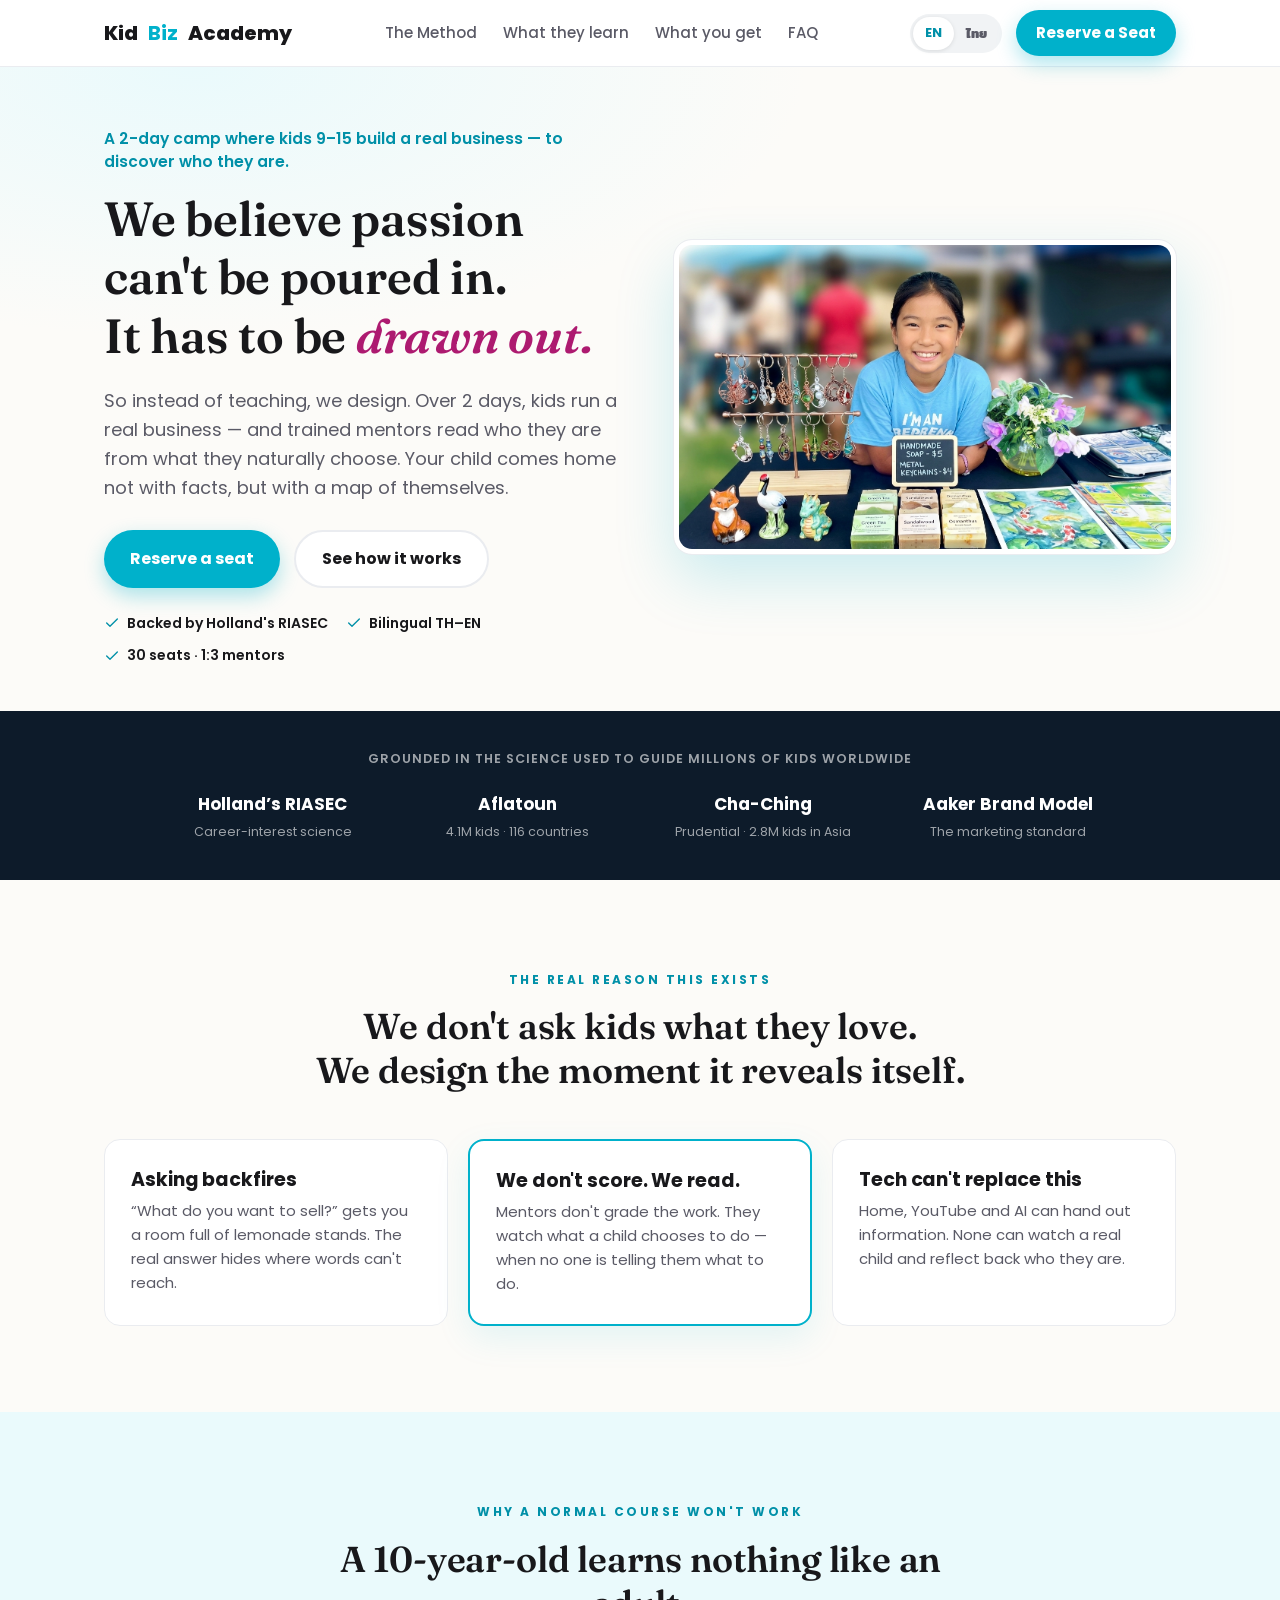
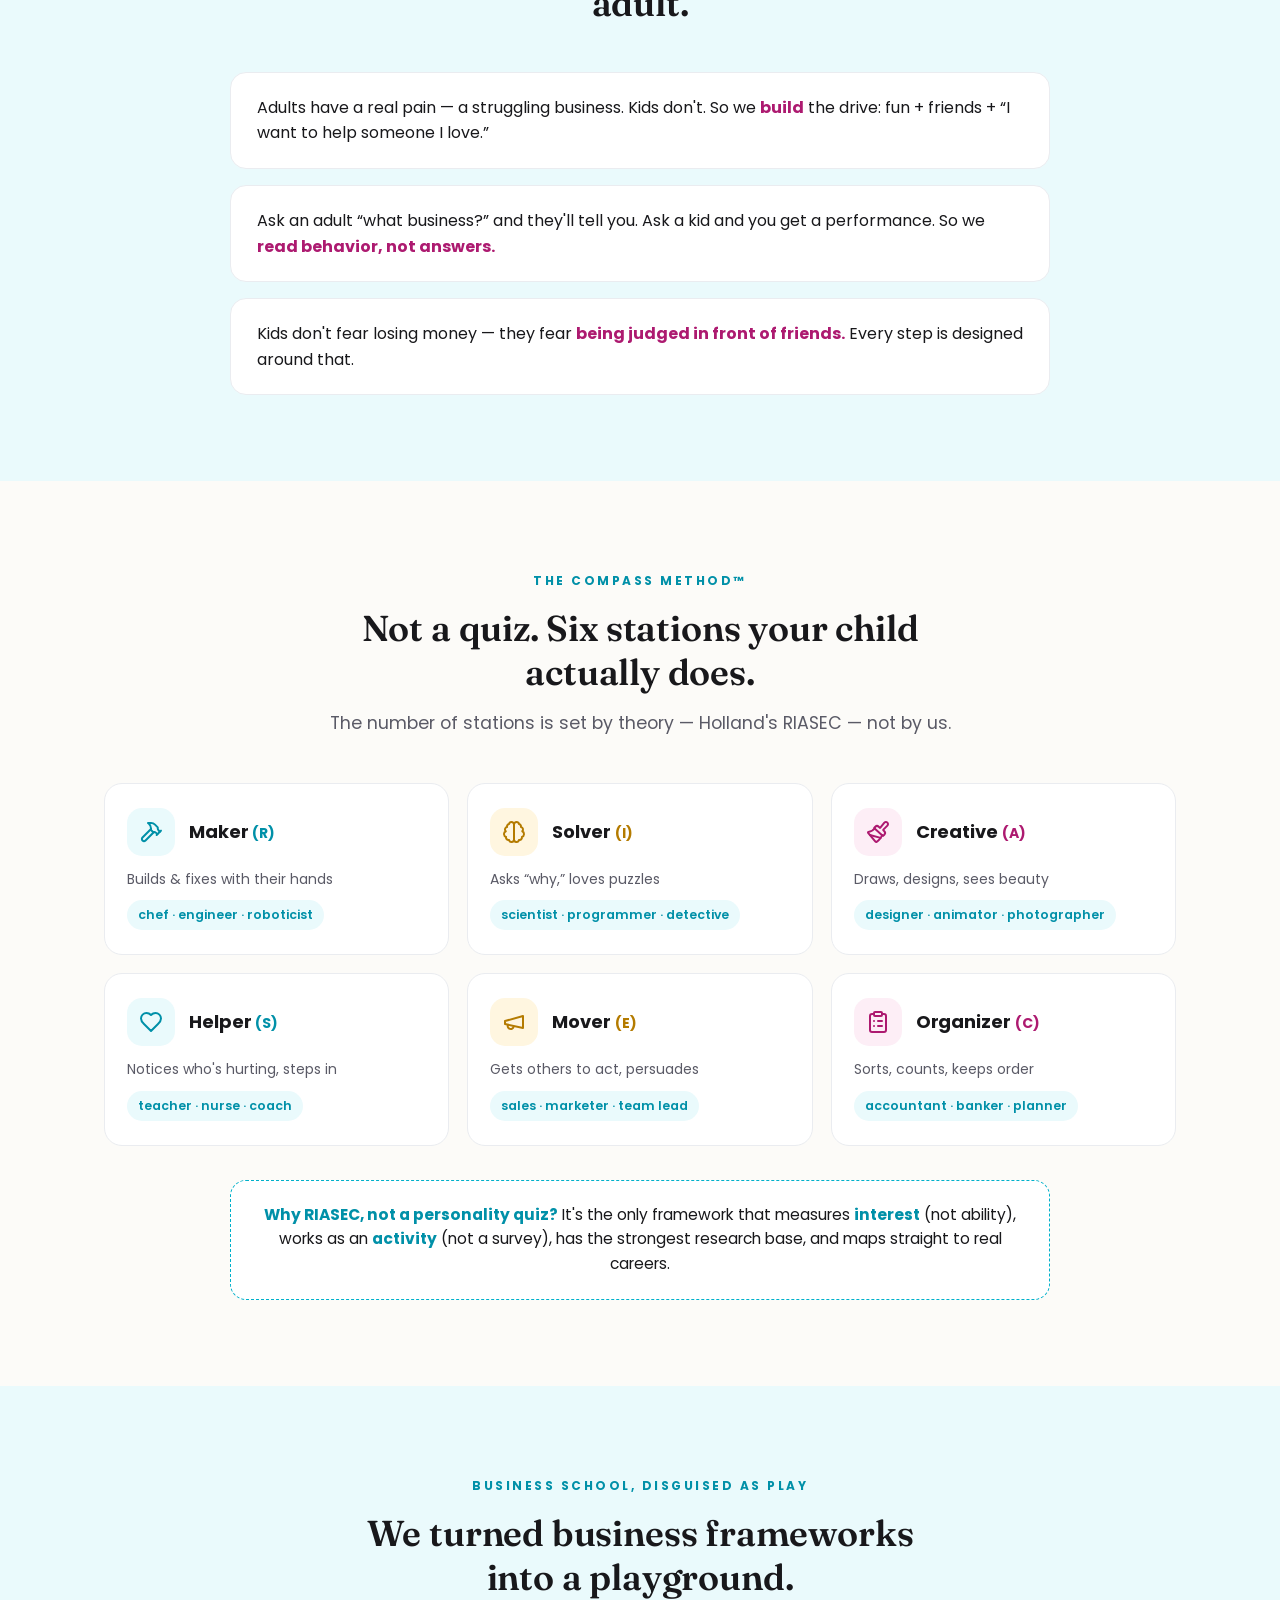
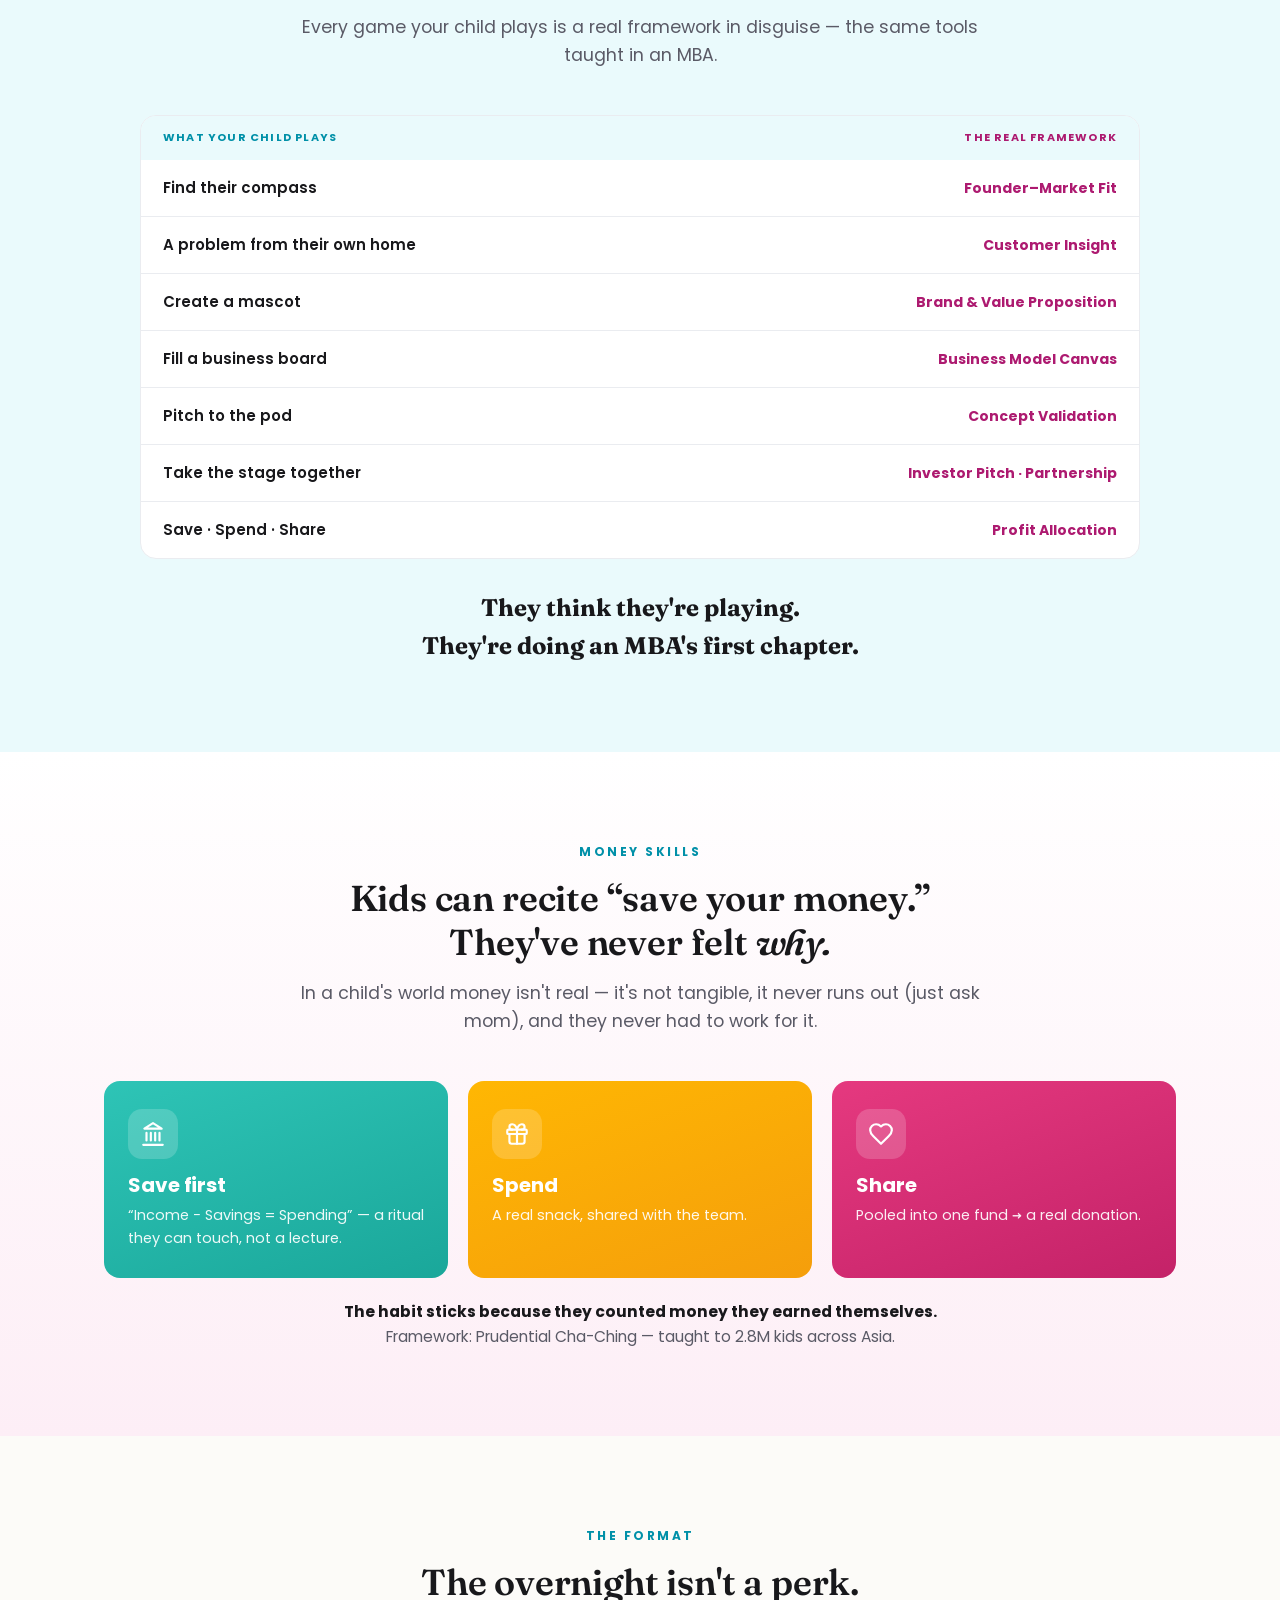
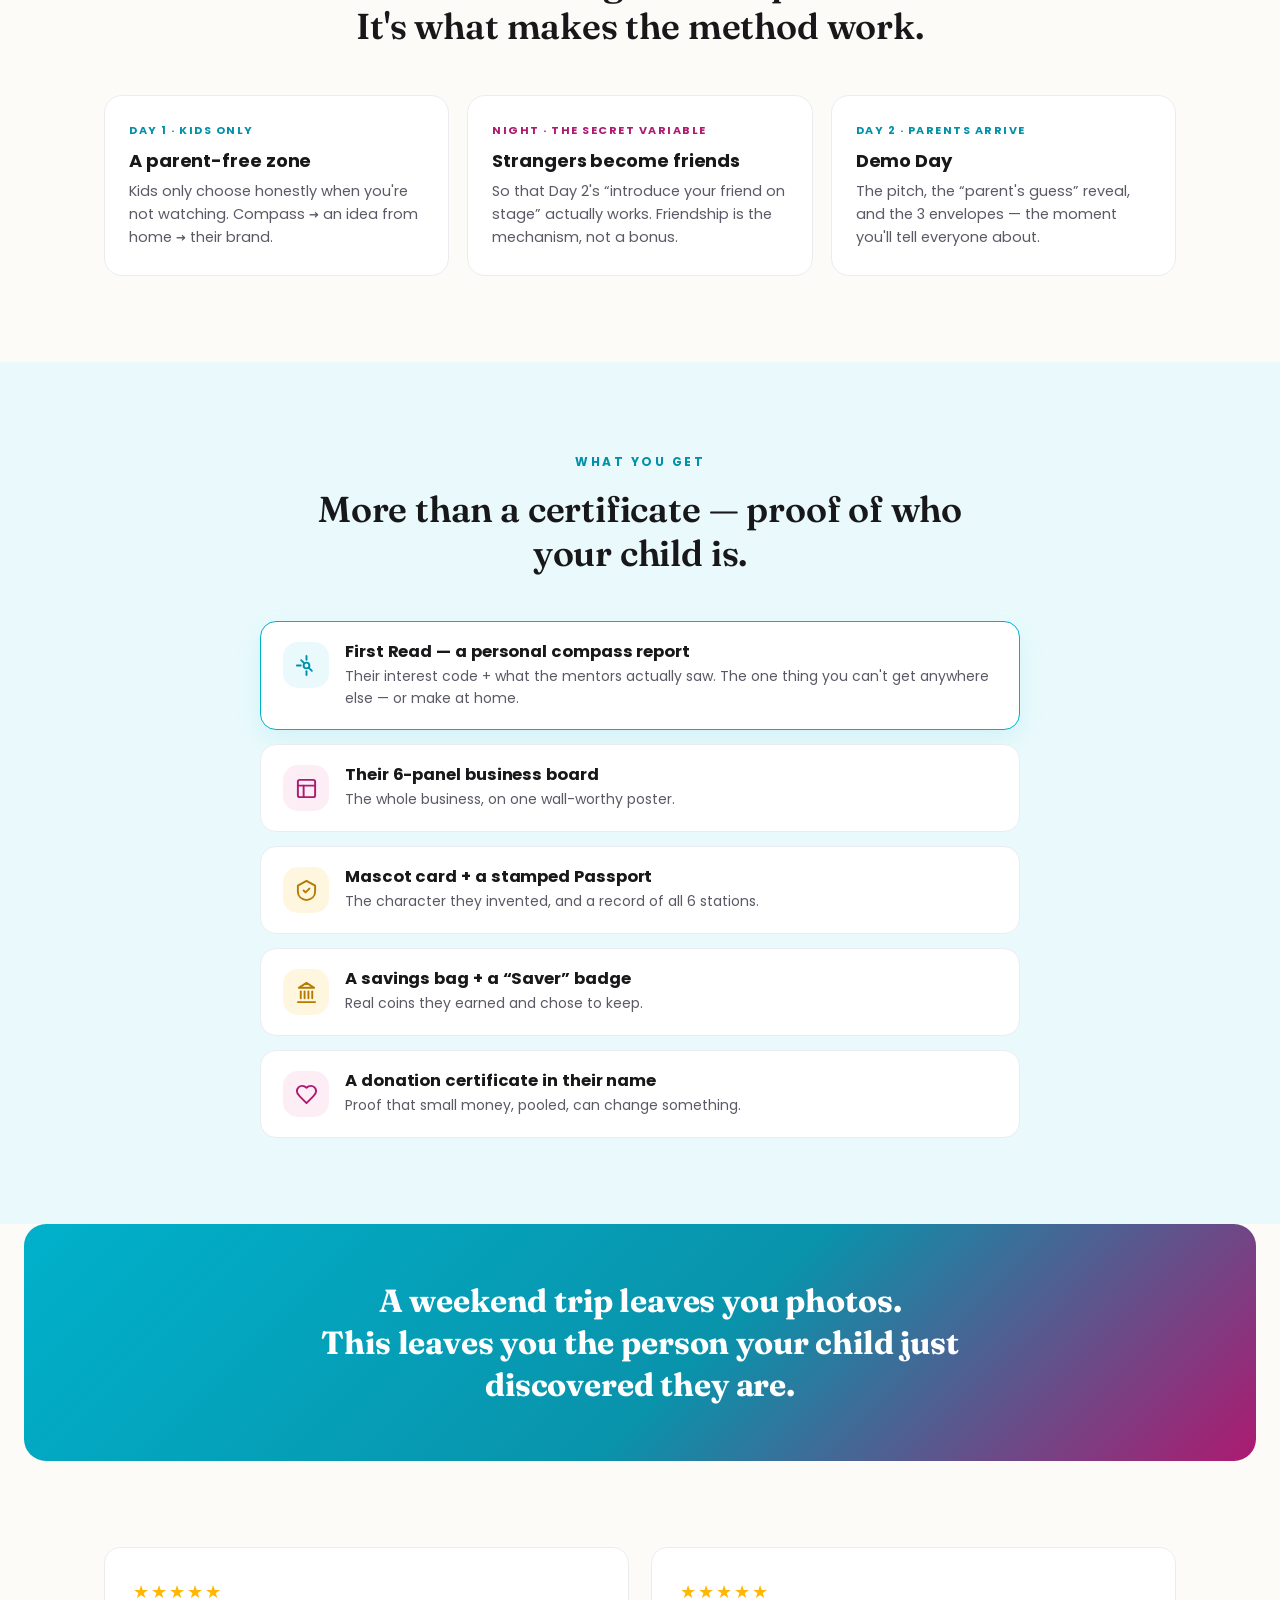
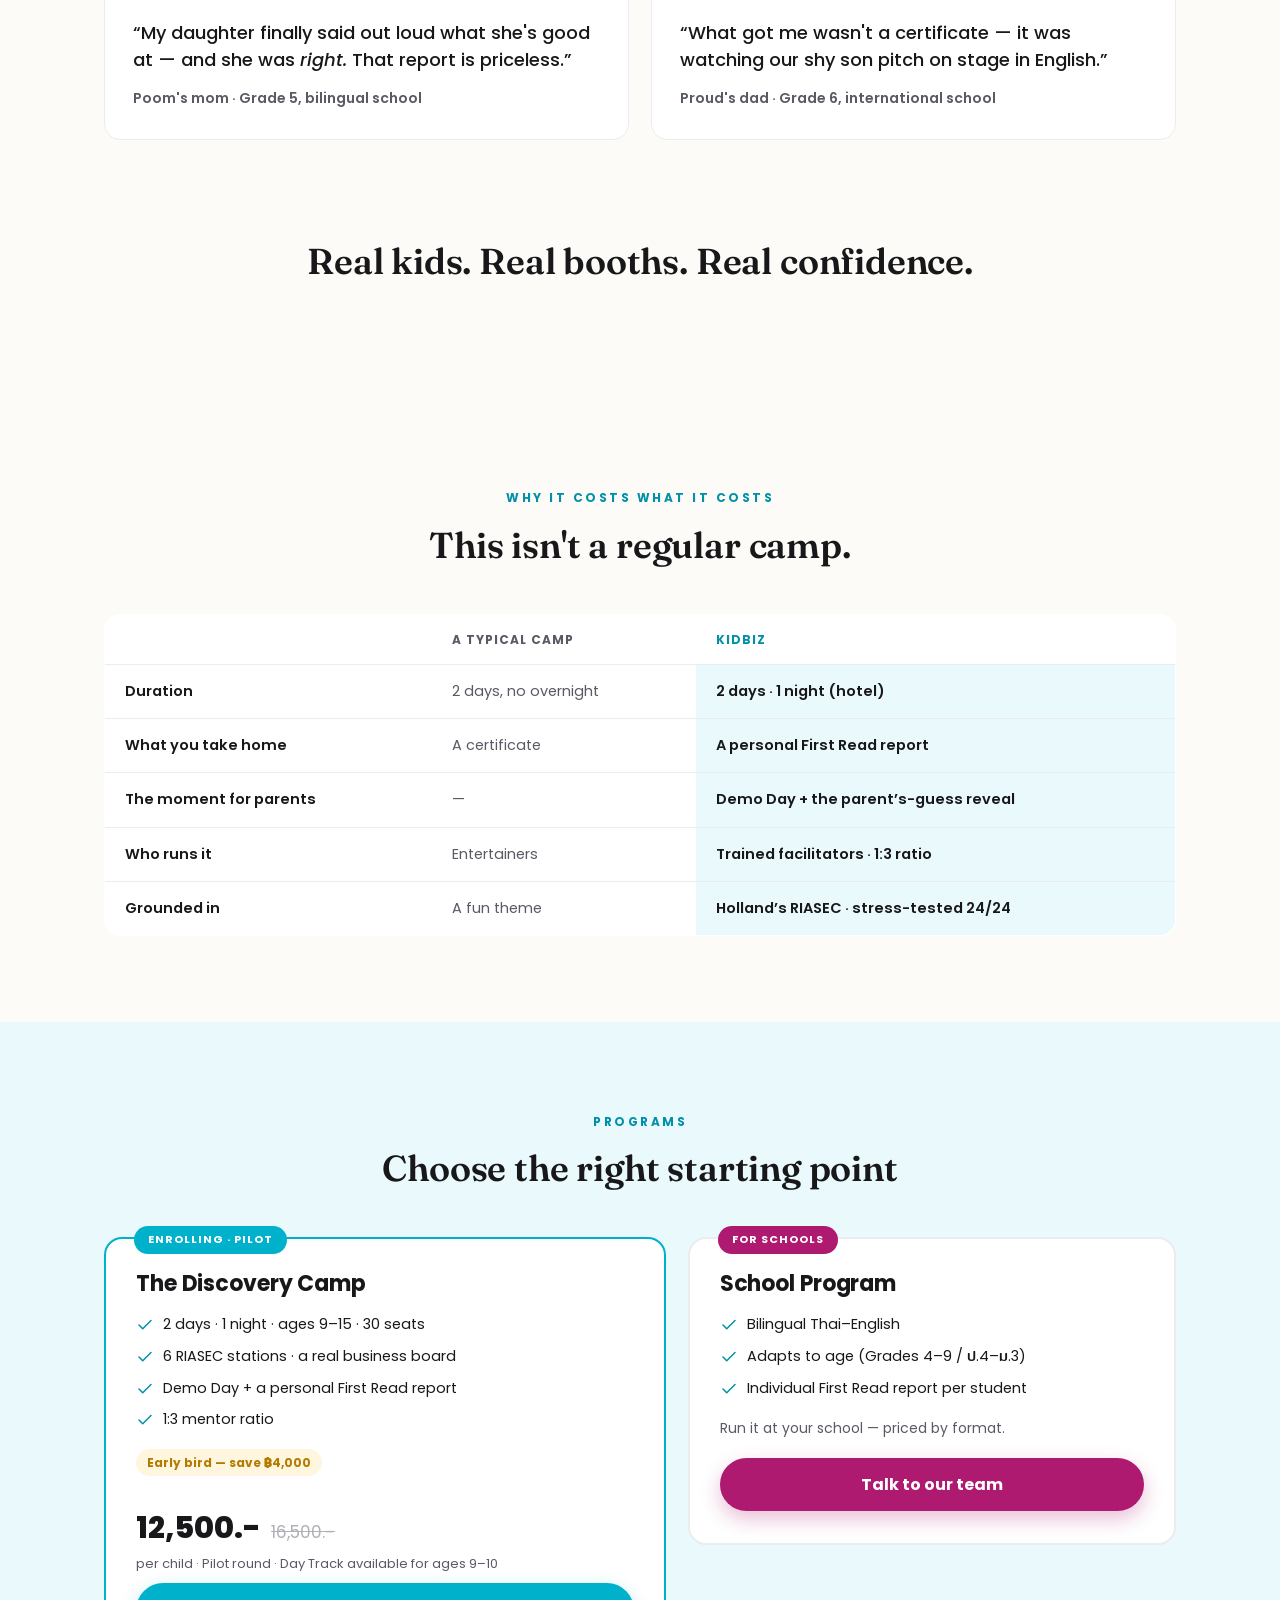
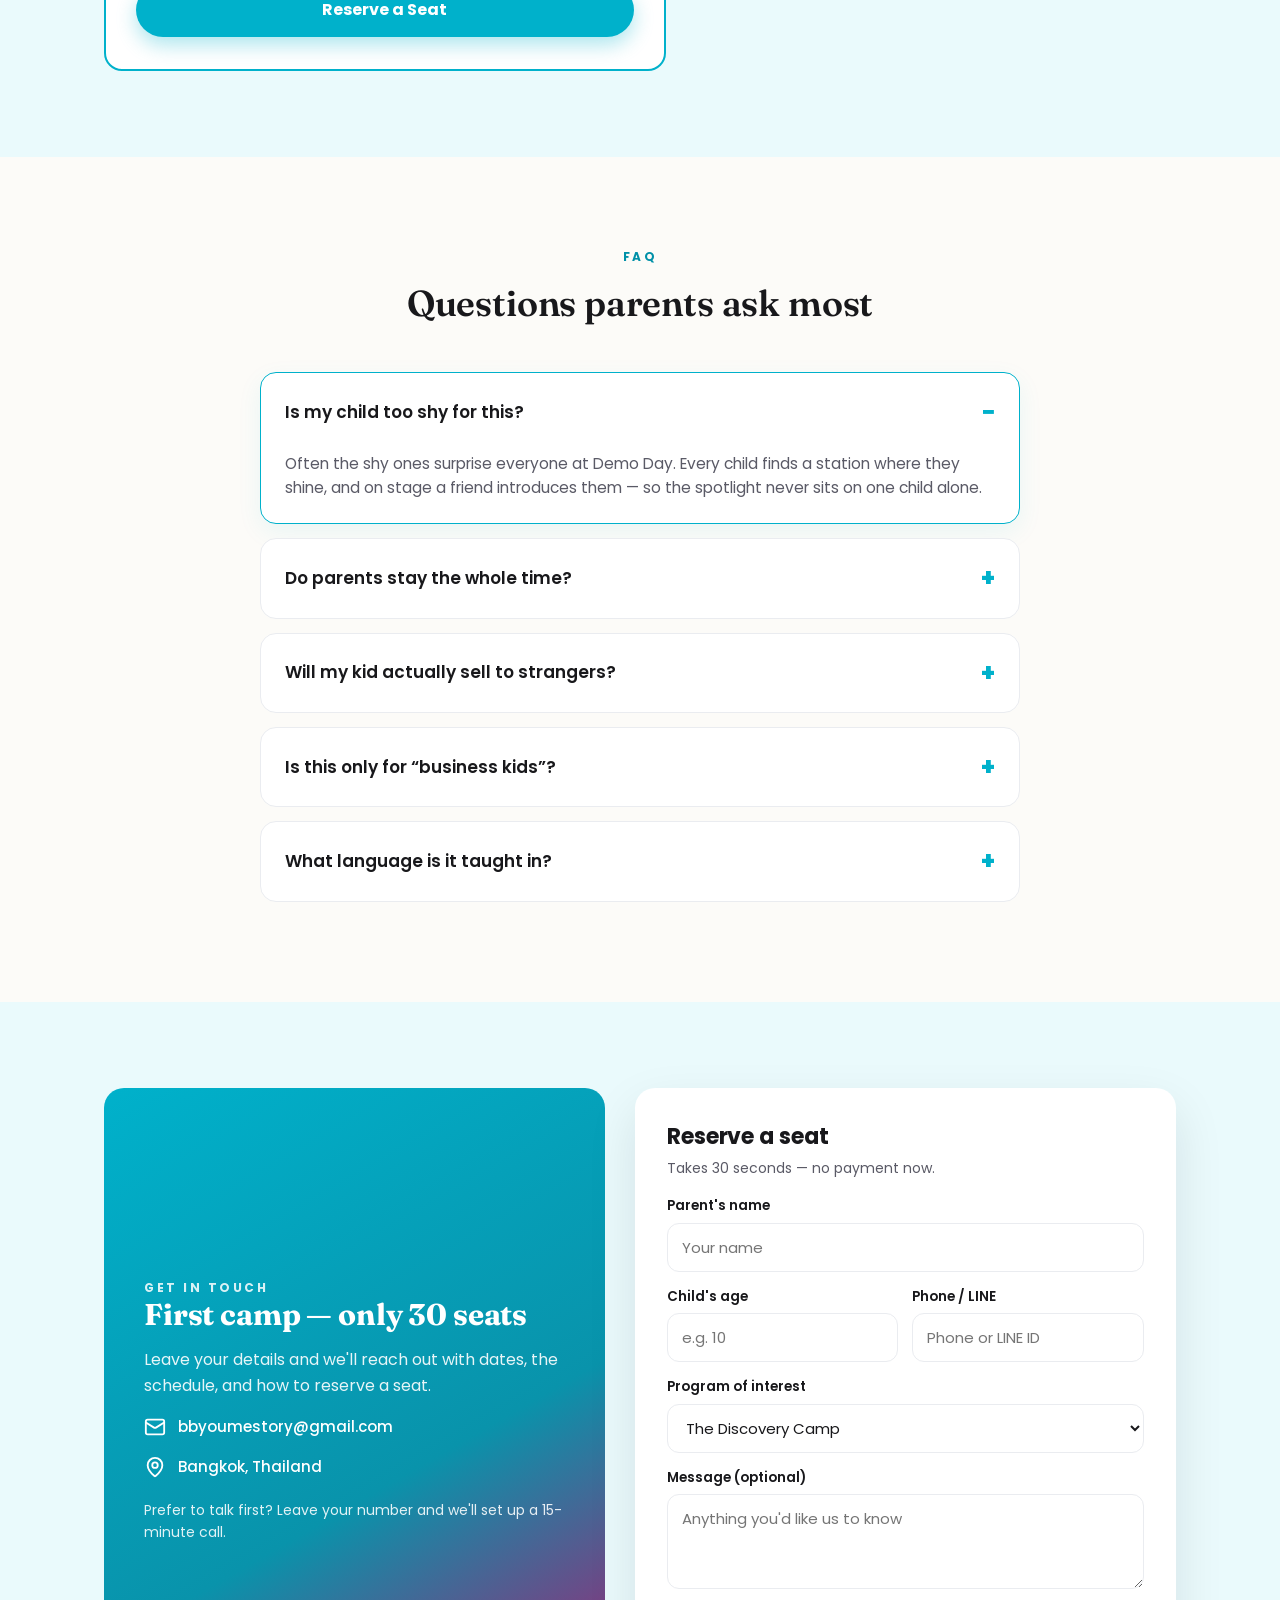
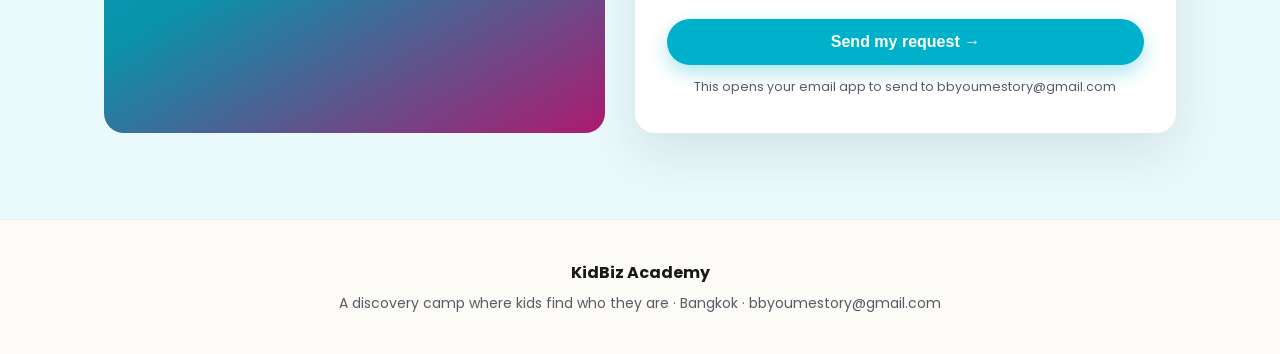
==== commit e74c1b26: "Add files via upload" ====
--- a/index.html
+++ b/index.html
@@ -4,8 +4,9 @@
 <meta charset="utf-8">
 <meta name="viewport" content="width=device-width, initial-scale=1">
 <title>KidBiz Academy — Money & Business Skills for Kids</title>
-<meta name="description" content="A bilingual (Thai–English) discovery camp where kids 9–13 build a real business from their own life, grounded in Holland's RIASEC — and come home knowing who they are.">
-<link rel="icon" href="data:image/svg+xml,%3Csvg xmlns='http://www.w3.org/2000/svg' viewBox='0 0 100 100'%3E%3Ctext y='.9em' font-size='90'%3E%F0%9F%A7%AD%3C/text%3E%3C/svg%3E">
+<meta name="description" content="A bilingual (Thai–English) discovery camp where kids 9–15 build a real business from their own life, grounded in Holland's RIASEC — and come home knowing who they are.">
+<link rel="icon" type="image/png" href="logo.png">
+<link rel="apple-touch-icon" href="logo.png">
 <link rel="preconnect" href="https://fonts.googleapis.com">
 <link rel="preconnect" href="https://fonts.gstatic.com" crossorigin>
 <link href="https://fonts.googleapis.com/css2?family=Poppins:wght@400;500;600;700;800&family=Mitr:wght@400;500;600;700&family=Fraunces:ital,wght@0,500;0,600;0,700;1,500;1,600&family=Noto+Serif+Thai:wght@500;600;700&display=swap" rel="stylesheet">
@@ -43,7 +44,8 @@
 
   nav{position:sticky;top:0;z-index:50;background:rgba(255,255,255,.9);backdrop-filter:blur(10px);border-bottom:1px solid var(--line)}
   .nav-in{display:flex;align-items:center;justify-content:space-between;height:66px}
-  .logo{font-family:'Poppins',sans-serif;font-weight:800;font-size:20px;color:var(--ink)}
+  .logo{font-family:'Poppins',sans-serif;font-weight:800;font-size:20px;color:var(--ink);display:flex;align-items:center;gap:10px}
+  .logo-owl{height:36px;width:auto;display:block}
   .logo b{color:var(--teal)}
   .nav-links{display:flex;gap:26px;align-items:center}
   .nav-links a{font-weight:500;font-size:15px;color:var(--zinc)}
@@ -233,7 +235,7 @@
 <body>
 
 <nav><div class="wrap nav-in">
-  <div class="logo">Kid<b>Biz</b> Academy</div>
+  <div class="logo"><img class="logo-owl" src="logo.png" alt="" onerror="this.style.display='none'"> Kid<b>Biz</b> Academy</div>
   <div class="nav-links">
     <a href="#method" data-en="The Method" data-th="หลักสูตร"></a>
     <a href="#frameworks" data-en="What they learn" data-th="สิ่งที่ได้เรียน"></a>
@@ -252,7 +254,7 @@
 <!-- ② HERO -->
 <header class="hero"><div class="wrap hero-grid">
   <div>
-    <span class="badge" data-en="A 2-day camp where kids 9–13 build a real business — to discover who they are." data-th="ค่าย 2 วัน 1 คืน ให้เด็ก 9–13 สร้างธุรกิจจริง — เพื่อค้นหาว่าตัวเองคือใคร"></span>
+    <span class="badge" data-en="A 2-day camp where kids 9–15 build a real business — to discover who they are." data-th="ค่าย 2 วัน 1 คืน ให้เด็ก 9–15 สร้างธุรกิจจริง — เพื่อค้นหาว่าตัวเองคือใคร"></span>
     <h1 data-en="We believe passion can't be poured in.<br>It has to be <em>drawn out.</em>" data-th="เราเชื่อว่าแพสชันของเด็ก ยัดเข้าไปไม่ได้<br>มันต้องถูก <em>ดึงออกมา</em>"></h1>
     <p class="lead" data-en="So instead of teaching, we design. Over 2 days, kids run a real business — and trained mentors read who they are from what they naturally choose. Your child comes home not with facts, but with a map of themselves." data-th="เราจึงไม่ &ldquo;สอน&rdquo; แต่ &ldquo;ออกแบบ&rdquo; — ตลอด 2 วัน เด็กได้ทำธุรกิจจริง แล้วพี่เลี้ยงที่ฝึกมาอ่านตัวตนจากสิ่งที่เขาเลือกเอง ลูกกลับบ้านไม่ได้ถือความรู้ แต่ถือแผนที่ตัวเอง"></p>
     <div class="hero-cta">
@@ -441,7 +443,7 @@
       <span class="tag" data-en="Enrolling · Pilot" data-th="เปิดรับสมัคร · รอบ Pilot"></span>
       <h3 data-en="The Discovery Camp" data-th="Discovery Camp (2 วัน 1 คืน)"></h3>
       <ul>
-        <li><svg class="ic" viewBox="0 0 24 24"><path d="M20 6 9 17l-5-5"/></svg><span data-en="2 days · 1 night · ages 9–13 · 30 seats" data-th="2 วัน 1 คืน · อายุ 9–13 · 30 ที่นั่ง"></span></li>
+        <li><svg class="ic" viewBox="0 0 24 24"><path d="M20 6 9 17l-5-5"/></svg><span data-en="2 days · 1 night · ages 9–15 · 30 seats" data-th="2 วัน 1 คืน · อายุ 9–15 · 30 ที่นั่ง"></span></li>
         <li><svg class="ic" viewBox="0 0 24 24"><path d="M20 6 9 17l-5-5"/></svg><span data-en="6 RIASEC stations · a real business board" data-th="6 สถานี RIASEC · บอร์ดธุรกิจจริง"></span></li>
         <li><svg class="ic" viewBox="0 0 24 24"><path d="M20 6 9 17l-5-5"/></svg><span data-en="Demo Day + a personal First Read report" data-th="Demo Day + รายงาน First Read รายคน"></span></li>
         <li><svg class="ic" viewBox="0 0 24 24"><path d="M20 6 9 17l-5-5"/></svg><span data-en="1:3 mentor ratio" data-th="อัตราพี่เลี้ยง 1:3"></span></li>
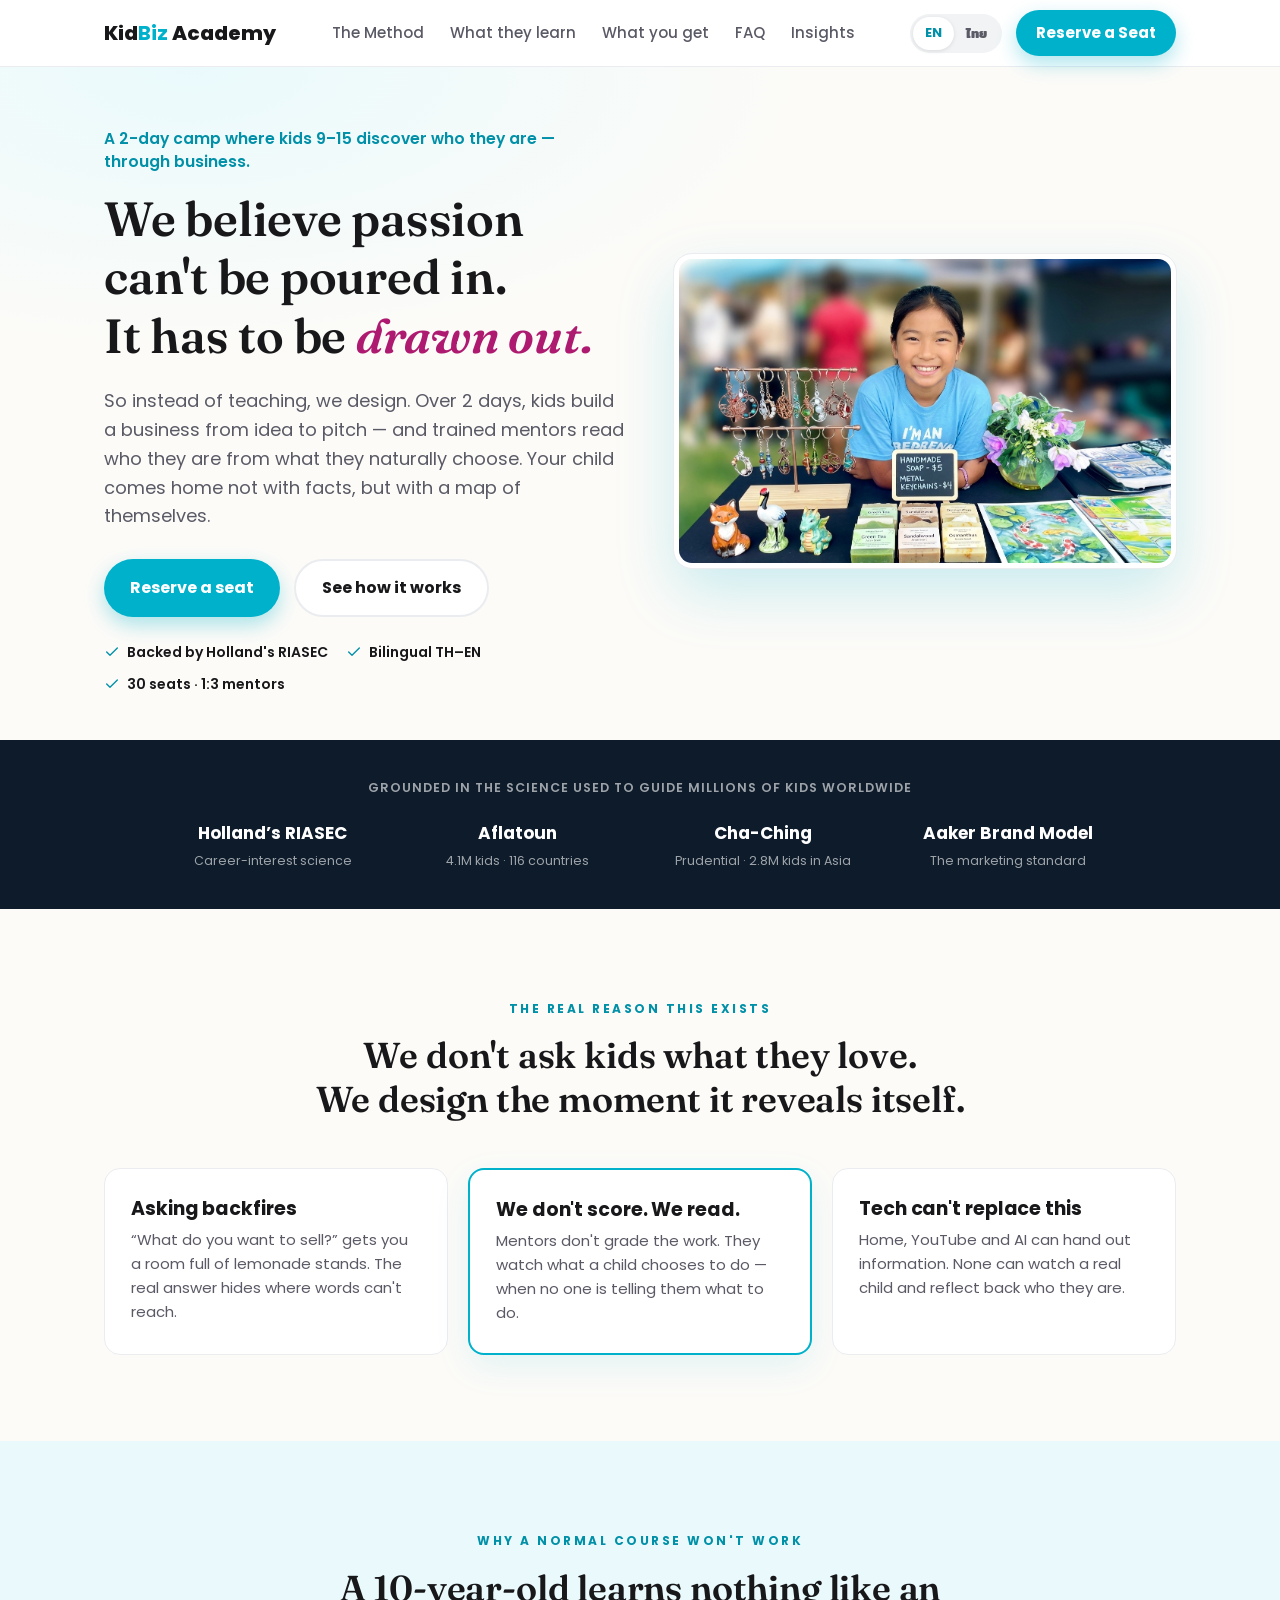
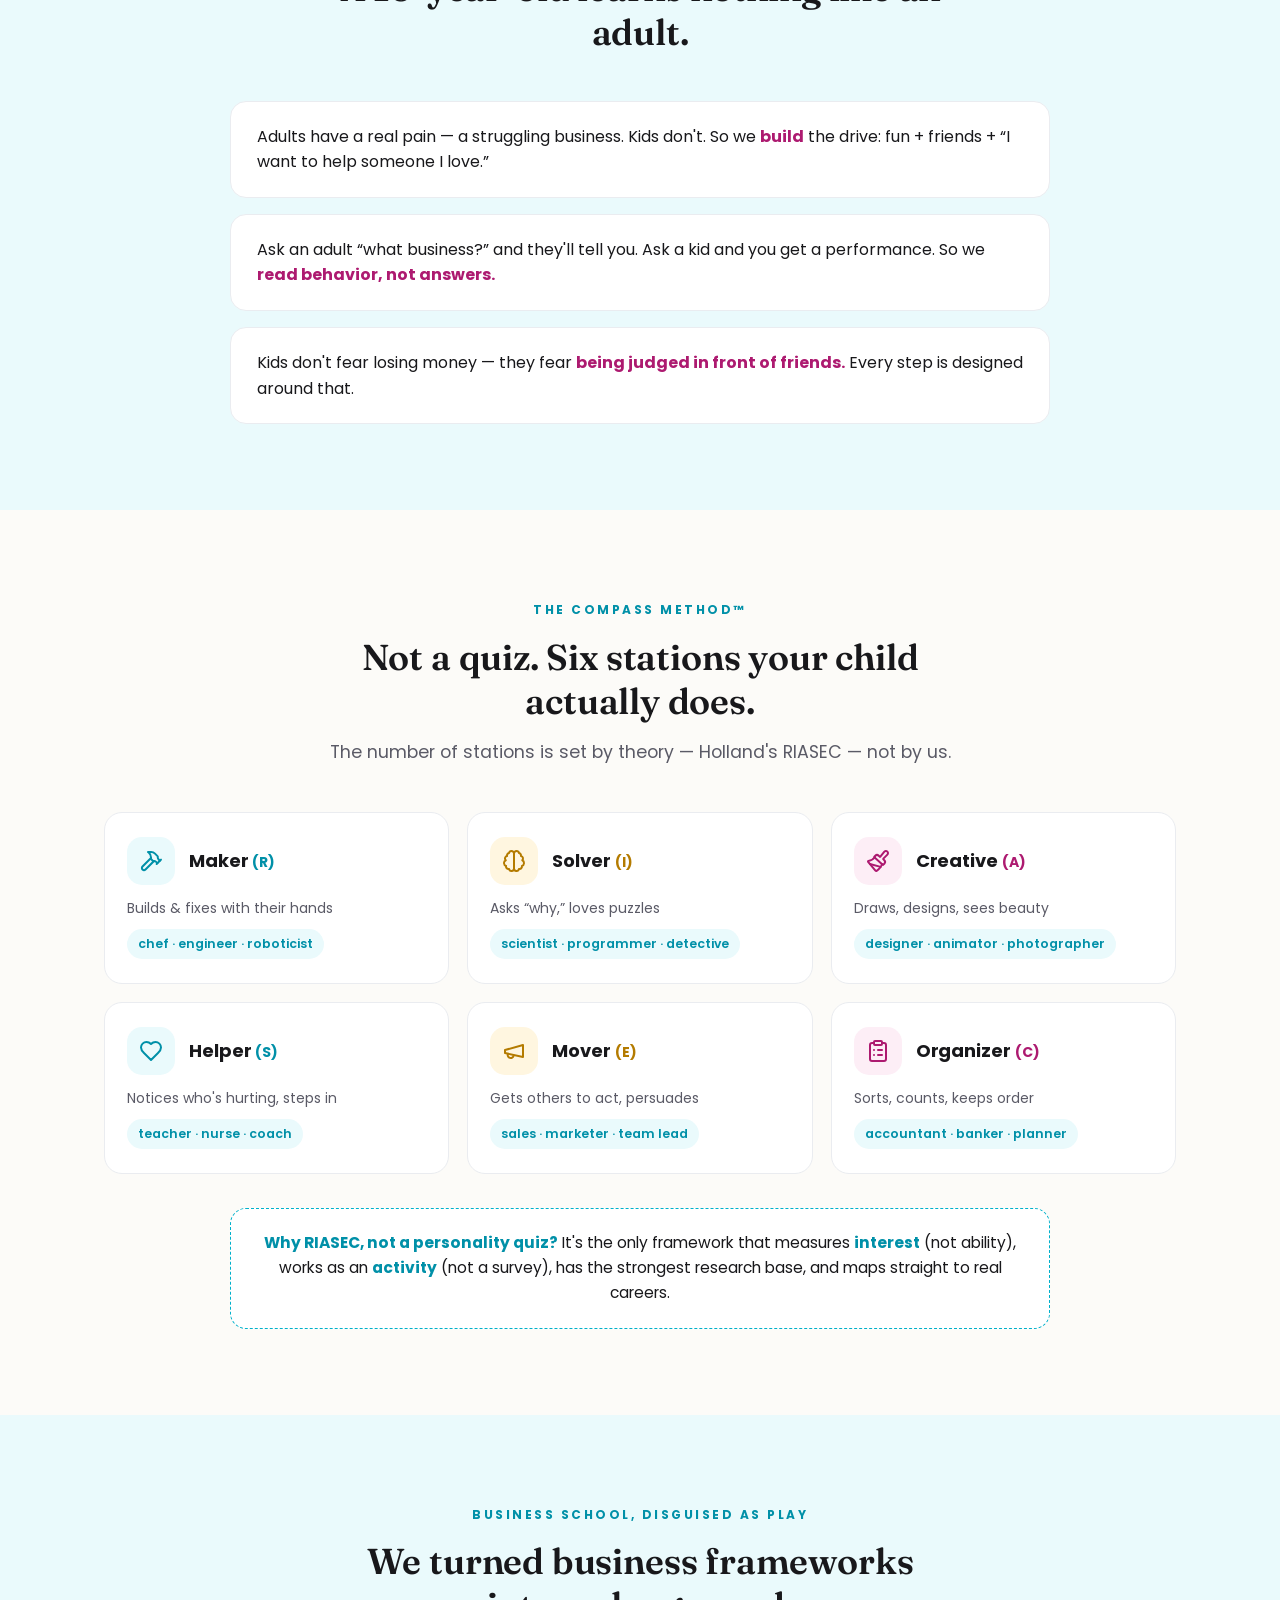
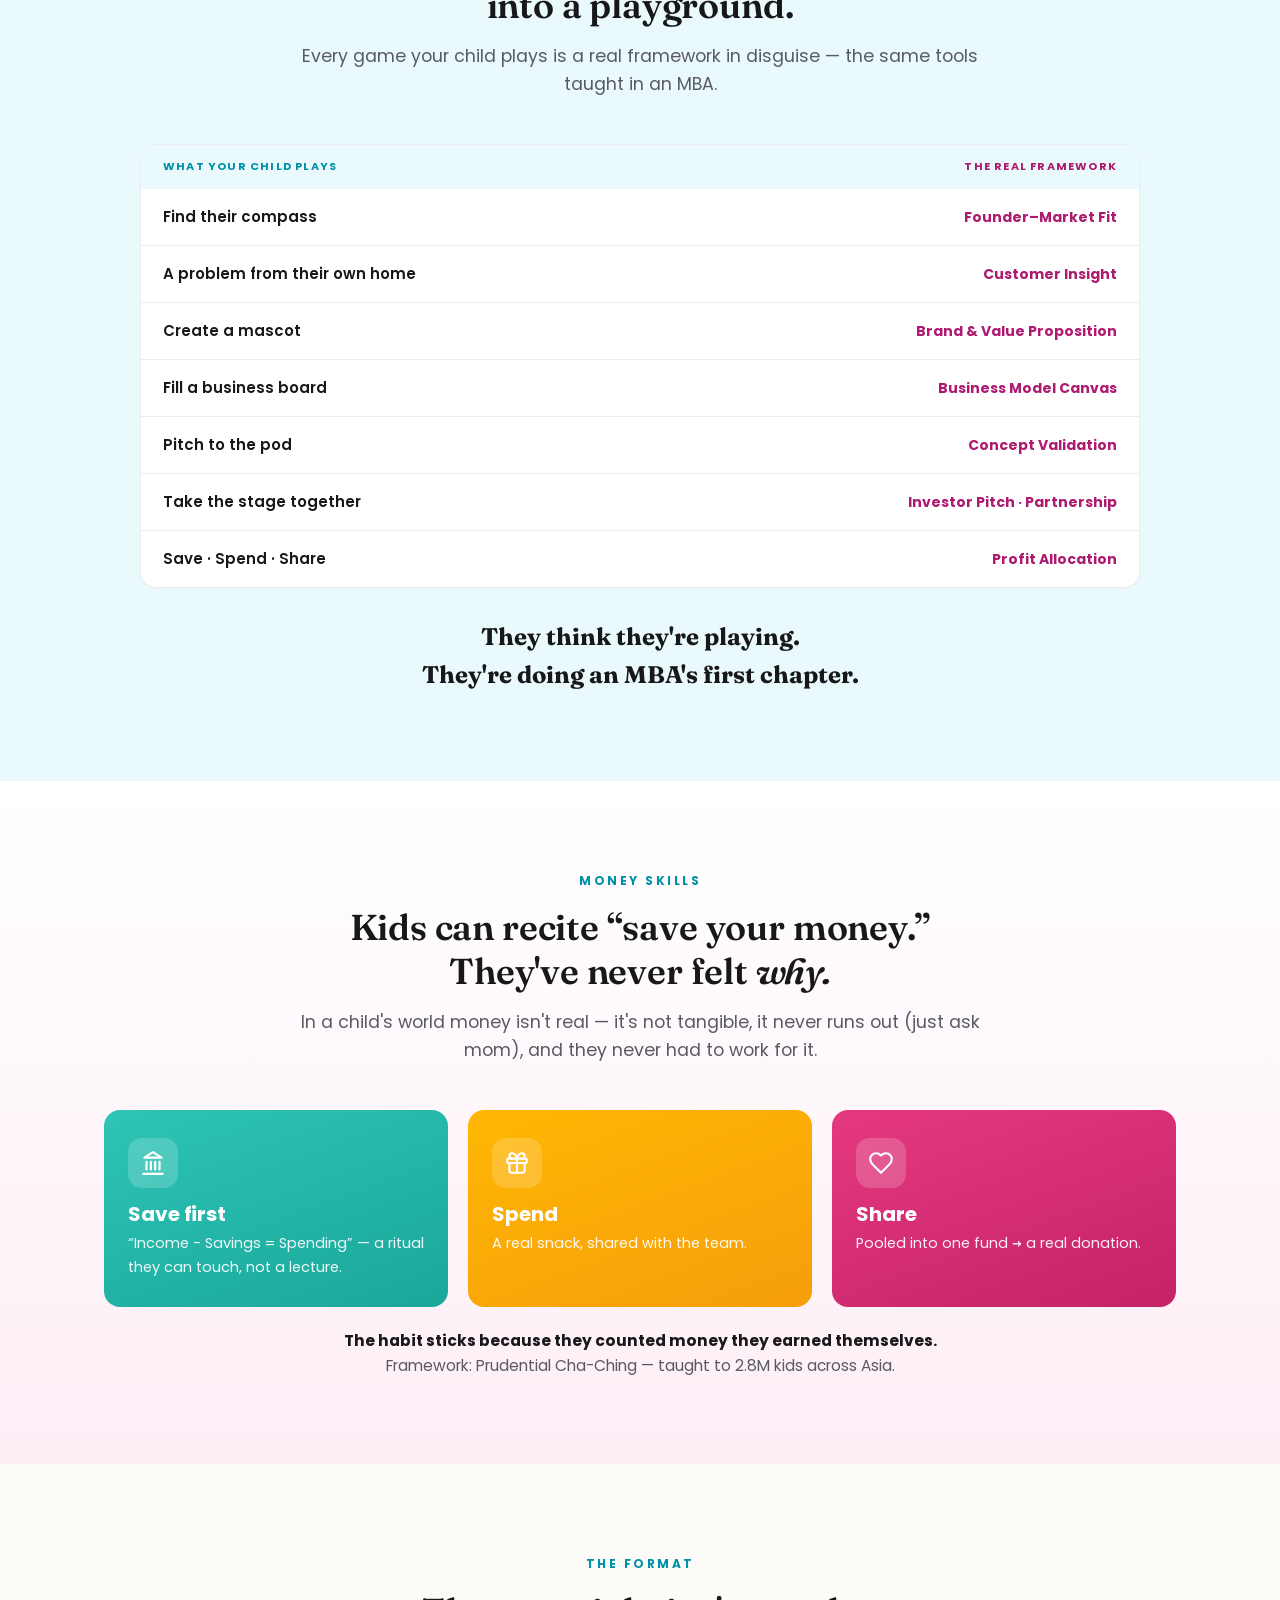
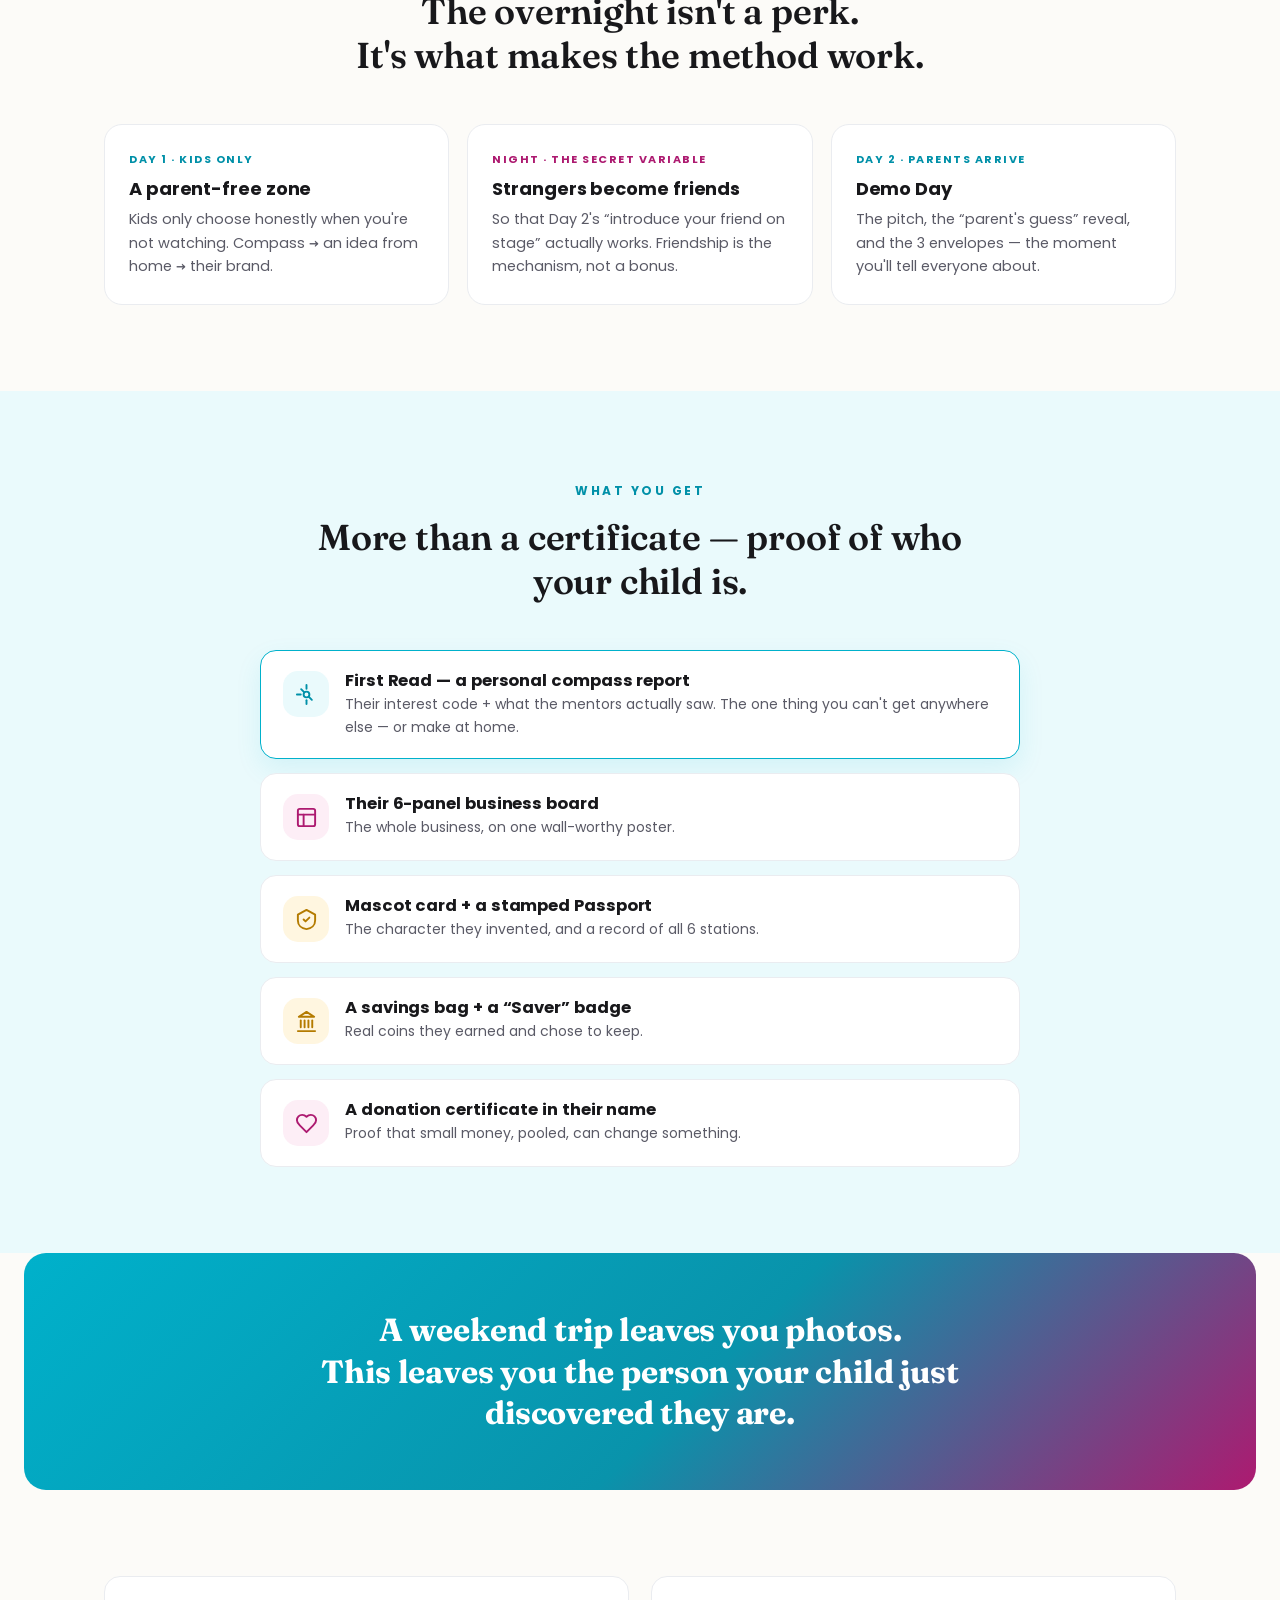
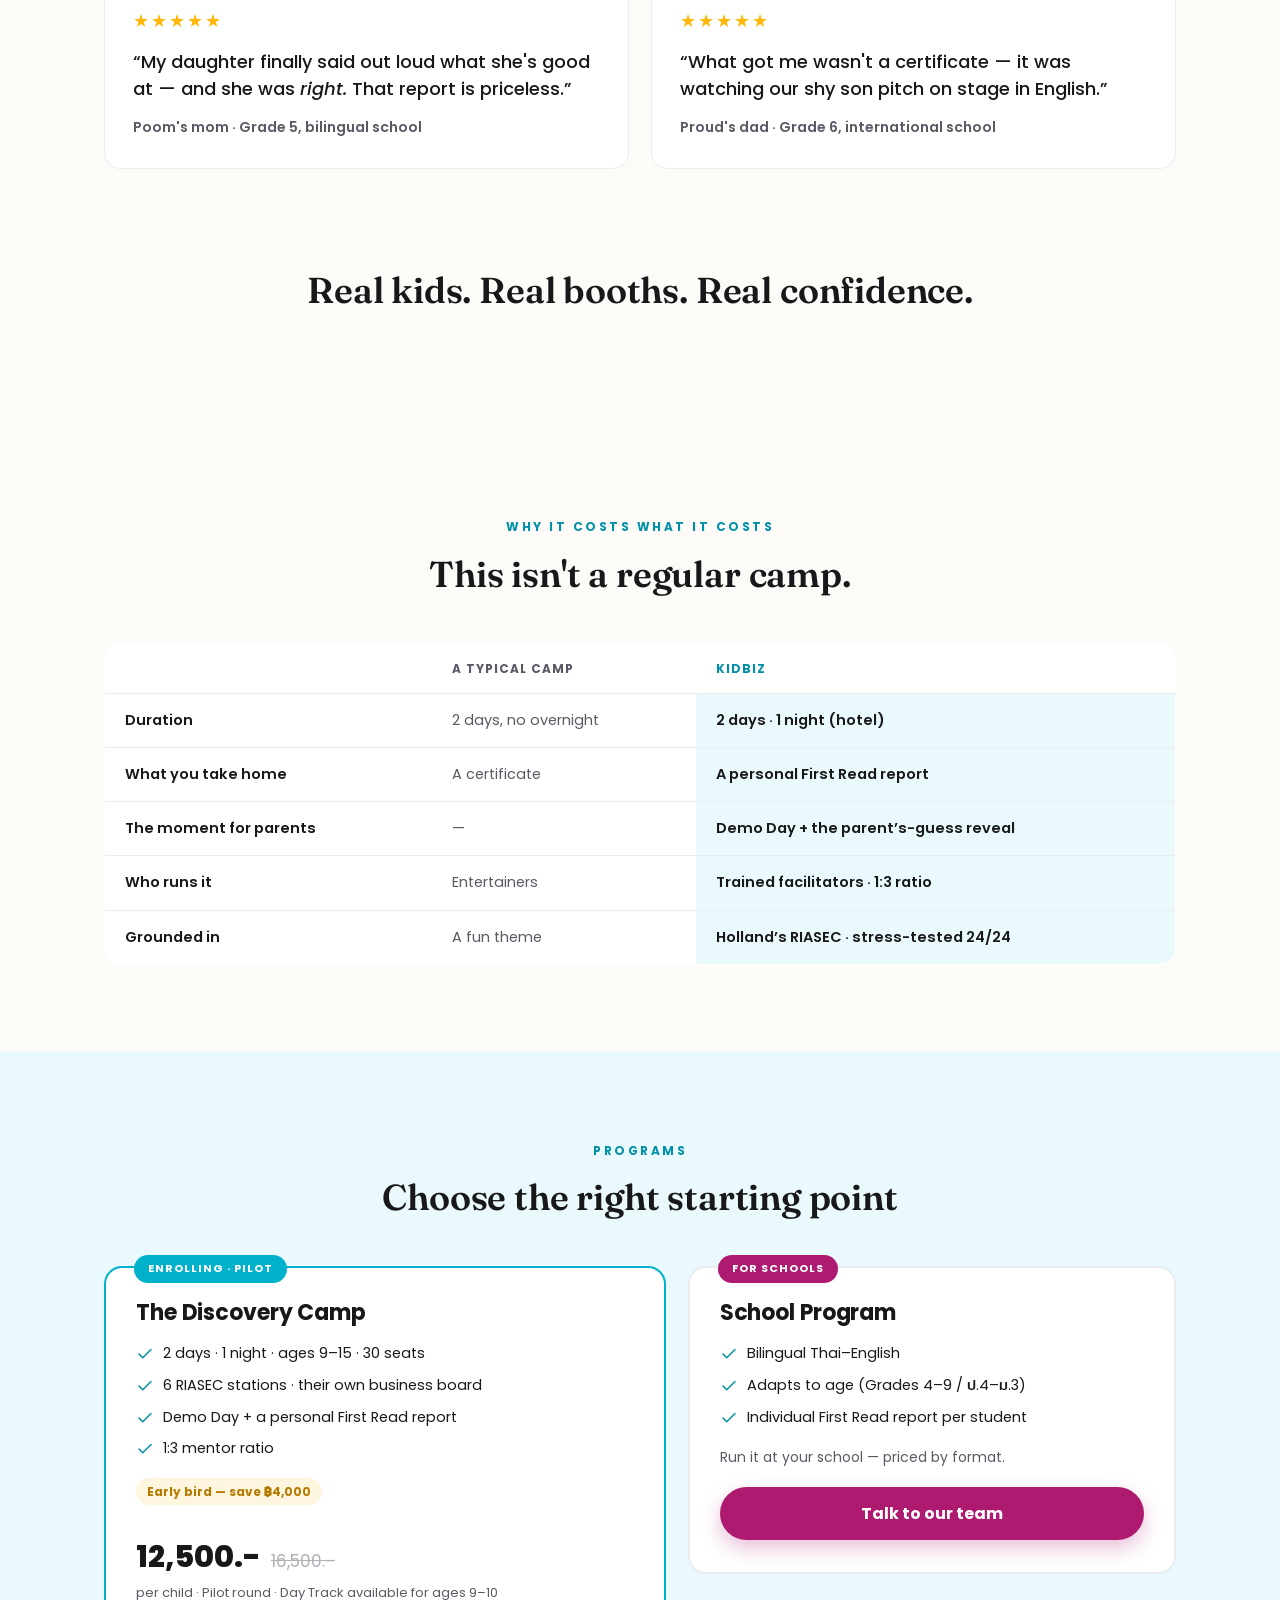
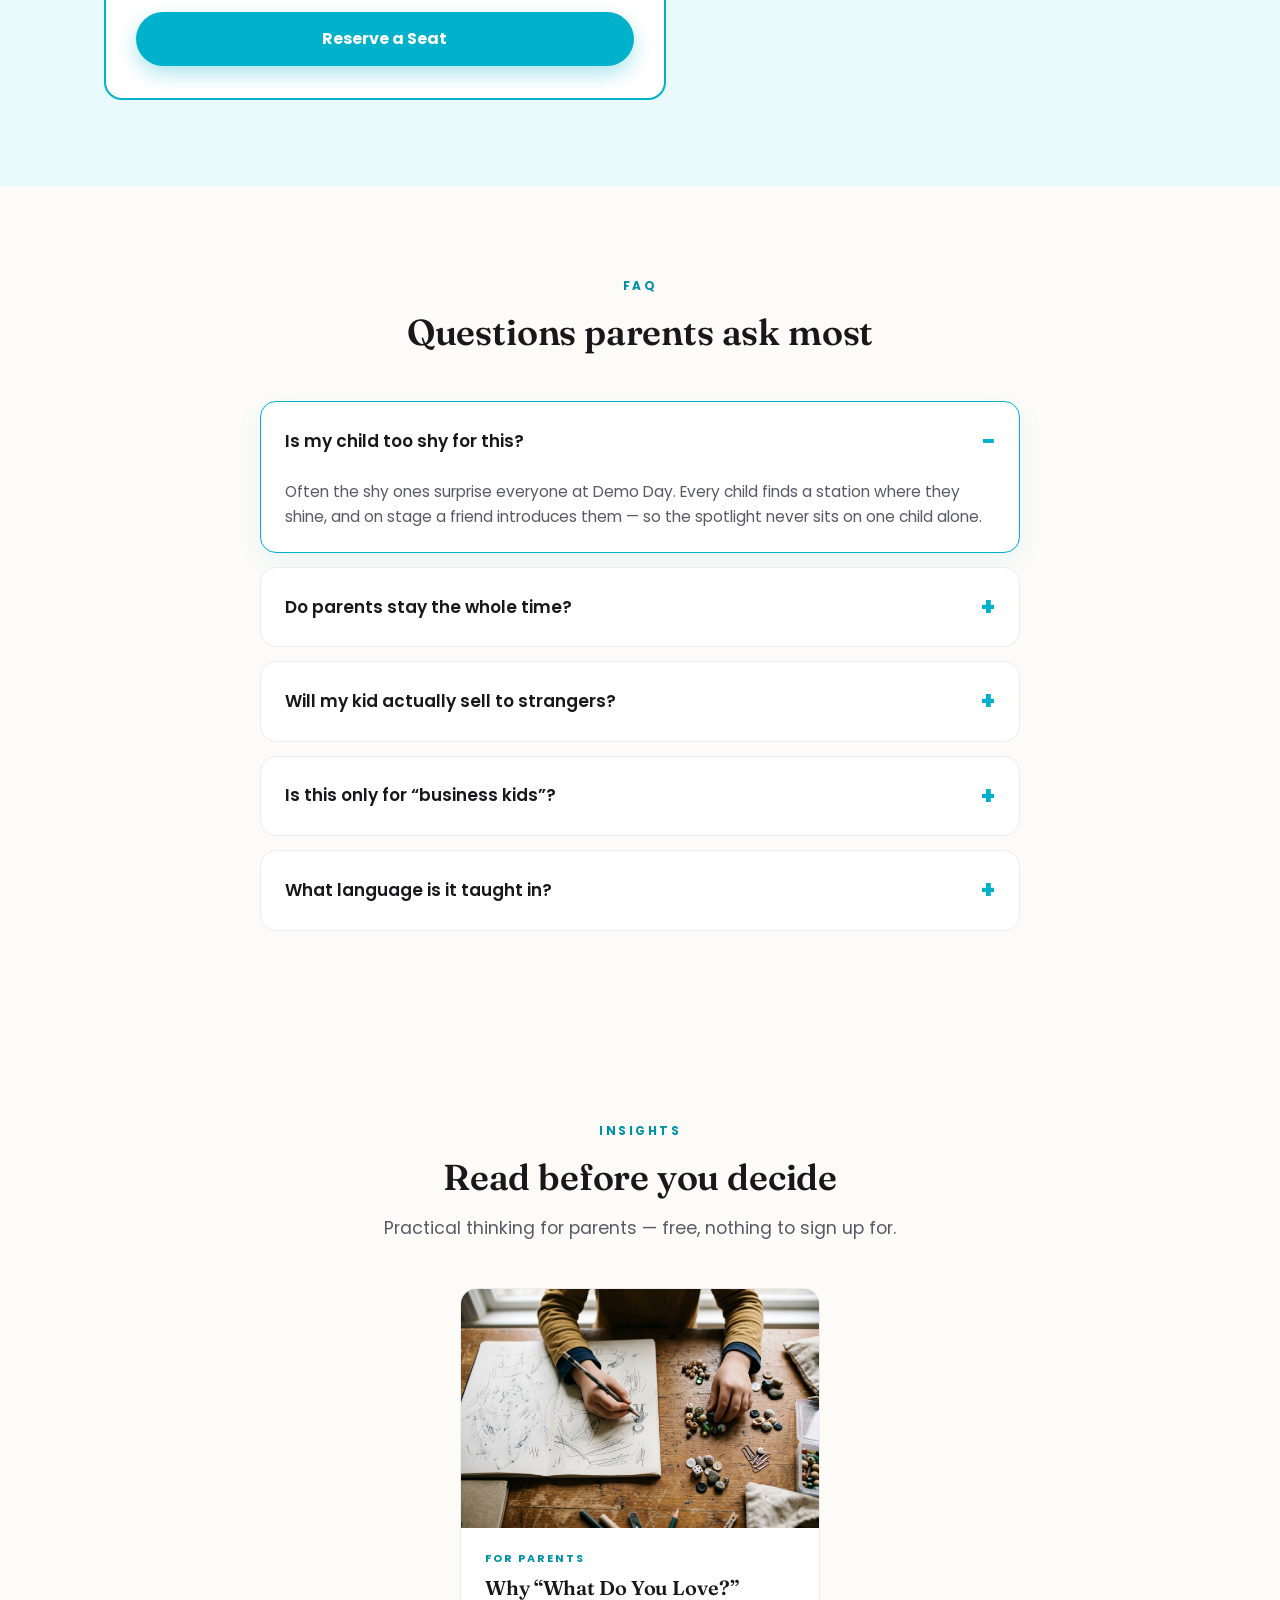
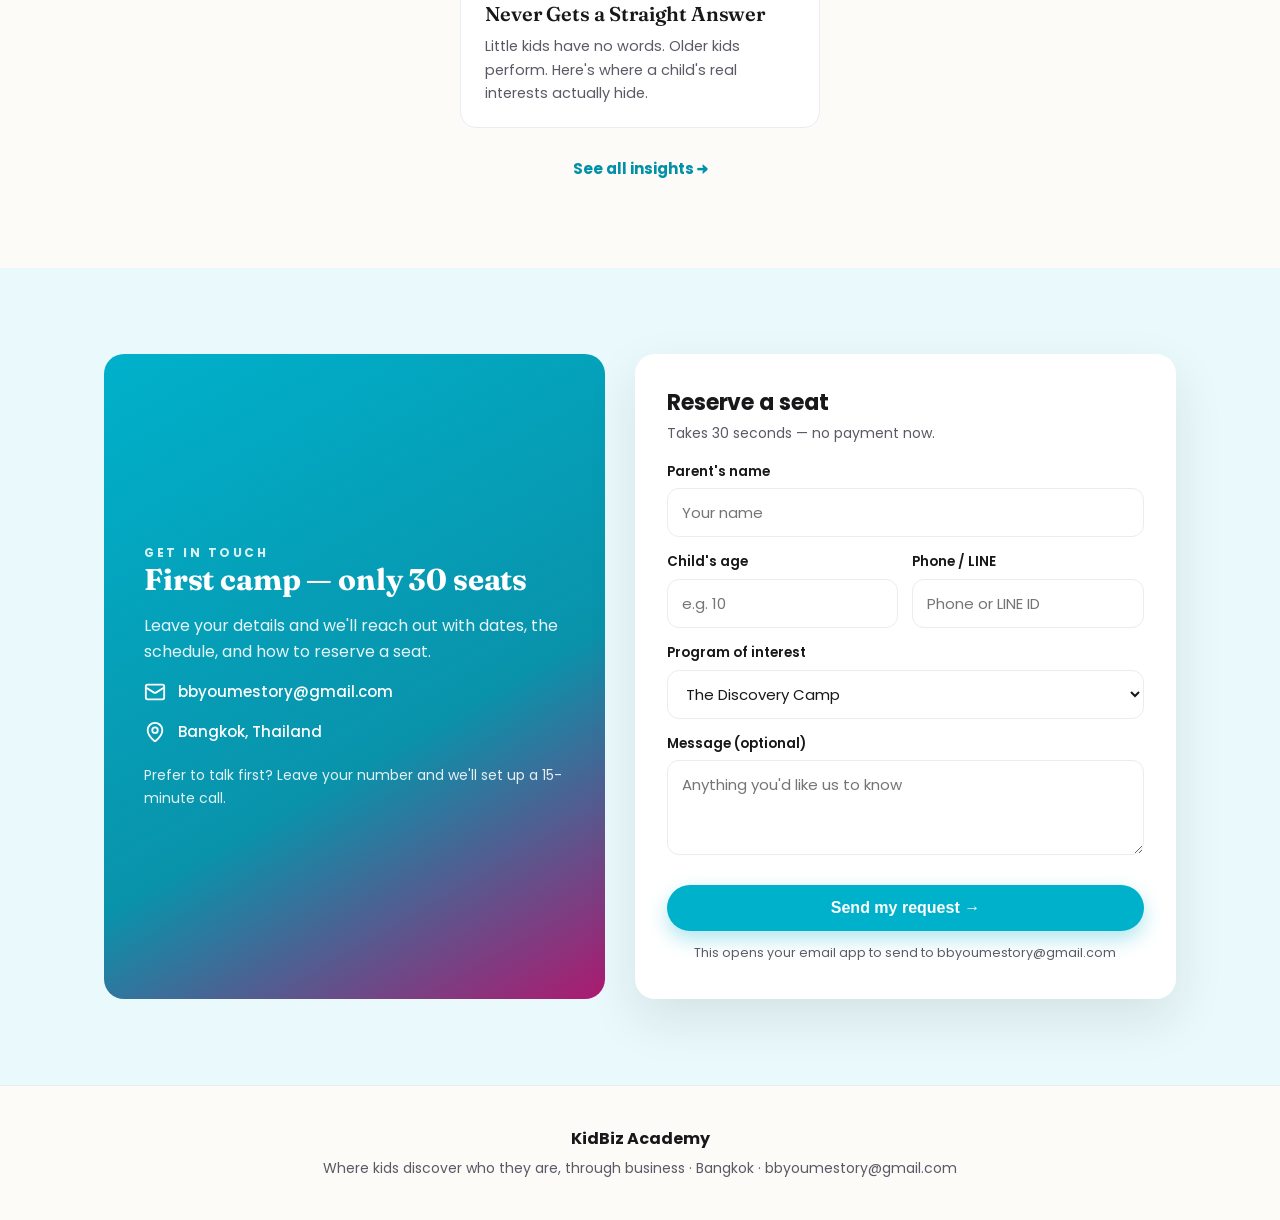
==== commit 172ba975: "Add files via upload" ====
--- a/index.html
+++ b/index.html
@@ -4,9 +4,15 @@
 <meta charset="utf-8">
 <meta name="viewport" content="width=device-width, initial-scale=1">
 <title>KidBiz Academy — Money & Business Skills for Kids</title>
-<meta name="description" content="A bilingual (Thai–English) discovery camp where kids 9–15 build a real business from their own life, grounded in Holland's RIASEC — and come home knowing who they are.">
-<link rel="icon" type="image/png" href="logo.png">
-<link rel="apple-touch-icon" href="logo.png">
+<meta name="description" content="KidBiz Academy — a bilingual discovery camp where kids 9–15 discover who they are through business. Grounded in Holland's RIASEC.">
+<meta property="og:type" content="website">
+<meta property="og:site_name" content="KidBiz Academy">
+<meta property="og:title" content="KidBiz Academy — where kids discover who they are, through business">
+<meta property="og:description" content="A 2-day bilingual camp for kids 9–15. They build a business from idea to pitch — and come home knowing who they are.">
+<meta property="og:url" content="https://kidbizgroup.com/">
+<meta property="og:image" content="https://kidbizgroup.com/hero.png">
+<meta name="twitter:card" content="summary_large_image">
+<link rel="icon" href="data:image/svg+xml,%3Csvg xmlns='http://www.w3.org/2000/svg' viewBox='0 0 100 100'%3E%3Ctext y='.9em' font-size='90'%3E%F0%9F%A7%AD%3C/text%3E%3C/svg%3E">
 <link rel="preconnect" href="https://fonts.googleapis.com">
 <link rel="preconnect" href="https://fonts.gstatic.com" crossorigin>
 <link href="https://fonts.googleapis.com/css2?family=Poppins:wght@400;500;600;700;800&family=Mitr:wght@400;500;600;700&family=Fraunces:ital,wght@0,500;0,600;0,700;1,500;1,600&family=Noto+Serif+Thai:wght@500;600;700&display=swap" rel="stylesheet">
@@ -44,8 +50,8 @@
 
   nav{position:sticky;top:0;z-index:50;background:rgba(255,255,255,.9);backdrop-filter:blur(10px);border-bottom:1px solid var(--line)}
   .nav-in{display:flex;align-items:center;justify-content:space-between;height:66px}
-  .logo{font-family:'Poppins',sans-serif;font-weight:800;font-size:20px;color:var(--ink);display:flex;align-items:center;gap:10px}
-  .logo-owl{height:36px;width:auto;display:block}
+  .logo{font-family:'Poppins',sans-serif;font-weight:800;font-size:20px;color:var(--ink)}
+  
   .logo b{color:var(--teal)}
   .nav-links{display:flex;gap:26px;align-items:center}
   .nav-links a{font-weight:500;font-size:15px;color:var(--zinc)}
@@ -228,6 +234,18 @@
   .compare td.feat{font-weight:600;color:var(--ink)}
   .compare td.them{color:var(--zinc)}
   .compare td.us{color:var(--ink);font-weight:600;background:var(--teal-soft)}
+  .ins-grid{display:grid;grid-template-columns:repeat(auto-fit,minmax(280px,360px));gap:22px;justify-content:center}
+  .ins-card{background:#fff;border:1px solid var(--line);border-radius:16px;overflow:hidden;display:block;transition:transform .18s,box-shadow .18s}
+  .ins-card:hover{transform:translateY(-4px);box-shadow:0 18px 40px rgba(24,24,27,.10)}
+  .ins-card img{width:100%;aspect-ratio:3/2;object-fit:cover;background:#ece9e2}
+  .ins-body{padding:22px 24px}
+  .ins-body .k{font-size:11px;font-weight:700;letter-spacing:2px;text-transform:uppercase;color:var(--teal-d);margin-bottom:8px}
+  .ins-body h3{font-family:'Fraunces','Noto Serif Thai',serif;font-weight:600;font-size:20px;line-height:1.3;margin-bottom:8px}
+  body.th .ins-body h3{font-family:'Noto Serif Thai','Fraunces',serif}
+  .ins-body p{font-size:14.5px;color:var(--zinc)}
+  .ins-more{text-align:center;margin-top:28px}
+  .ins-more a{font-weight:700;color:var(--teal-d);font-size:15px}
+  
   footer{padding:40px 0;text-align:center;color:var(--zinc);font-size:14px;border-top:1px solid var(--line)}
   footer .fl{font-weight:700;color:var(--ink);font-size:16px;margin-bottom:6px}
 </style>
@@ -235,12 +253,13 @@
 <body>
 
 <nav><div class="wrap nav-in">
-  <div class="logo"><img class="logo-owl" src="logo.png" alt="" onerror="this.style.display='none'"> Kid<b>Biz</b> Academy</div>
+  <div class="logo">Kid<b>Biz</b> Academy</div>
   <div class="nav-links">
     <a href="#method" data-en="The Method" data-th="หลักสูตร"></a>
     <a href="#frameworks" data-en="What they learn" data-th="สิ่งที่ได้เรียน"></a>
     <a href="#outputs" data-en="What you get" data-th="สิ่งที่ได้"></a>
     <a href="#faq" data-en="FAQ" data-th="คำถามบ่อย"></a>
+    <a href="blog/index.html" data-en="Insights" data-th="บทความ"></a>
   </div>
   <div class="nav-right">
     <div class="lang">
@@ -254,9 +273,9 @@
 <!-- ② HERO -->
 <header class="hero"><div class="wrap hero-grid">
   <div>
-    <span class="badge" data-en="A 2-day camp where kids 9–15 build a real business — to discover who they are." data-th="ค่าย 2 วัน 1 คืน ให้เด็ก 9–15 สร้างธุรกิจจริง — เพื่อค้นหาว่าตัวเองคือใคร"></span>
+    <span class="badge" data-en="A 2-day camp where kids 9–15 discover who they are — through business." data-th="ค่าย 2 วัน 1 คืน ให้เด็ก 9–15 ค้นหาตัวเอง — ผ่านโลกธุรกิจ"></span>
     <h1 data-en="We believe passion can't be poured in.<br>It has to be <em>drawn out.</em>" data-th="เราเชื่อว่าแพสชันของเด็ก ยัดเข้าไปไม่ได้<br>มันต้องถูก <em>ดึงออกมา</em>"></h1>
-    <p class="lead" data-en="So instead of teaching, we design. Over 2 days, kids run a real business — and trained mentors read who they are from what they naturally choose. Your child comes home not with facts, but with a map of themselves." data-th="เราจึงไม่ &ldquo;สอน&rdquo; แต่ &ldquo;ออกแบบ&rdquo; — ตลอด 2 วัน เด็กได้ทำธุรกิจจริง แล้วพี่เลี้ยงที่ฝึกมาอ่านตัวตนจากสิ่งที่เขาเลือกเอง ลูกกลับบ้านไม่ได้ถือความรู้ แต่ถือแผนที่ตัวเอง"></p>
+    <p class="lead" data-en="So instead of teaching, we design. Over 2 days, kids build a business from idea to pitch — and trained mentors read who they are from what they naturally choose. Your child comes home not with facts, but with a map of themselves." data-th="เราจึงไม่ &ldquo;สอน&rdquo; แต่ &ldquo;ออกแบบ&rdquo; — ตลอด 2 วัน เด็กได้สร้างธุรกิจของตัวเองตั้งแต่ไอเดียถึงการพิตช์ แล้วพี่เลี้ยงที่ฝึกมาอ่านตัวตนจากสิ่งที่เขาเลือกเอง ลูกกลับบ้านไม่ได้ถือความรู้ แต่ถือแผนที่ตัวเอง"></p>
     <div class="hero-cta">
       <a href="#contact" class="btn btn-primary" data-en="Reserve a seat" data-th="จองที่นั่ง"></a>
       <a href="#method" class="btn btn-ghost" data-en="See how it works" data-th="ดูวิธีเรียน"></a>
@@ -444,7 +463,7 @@
       <h3 data-en="The Discovery Camp" data-th="Discovery Camp (2 วัน 1 คืน)"></h3>
       <ul>
         <li><svg class="ic" viewBox="0 0 24 24"><path d="M20 6 9 17l-5-5"/></svg><span data-en="2 days · 1 night · ages 9–15 · 30 seats" data-th="2 วัน 1 คืน · อายุ 9–15 · 30 ที่นั่ง"></span></li>
-        <li><svg class="ic" viewBox="0 0 24 24"><path d="M20 6 9 17l-5-5"/></svg><span data-en="6 RIASEC stations · a real business board" data-th="6 สถานี RIASEC · บอร์ดธุรกิจจริง"></span></li>
+        <li><svg class="ic" viewBox="0 0 24 24"><path d="M20 6 9 17l-5-5"/></svg><span data-en="6 RIASEC stations · their own business board" data-th="6 สถานี RIASEC · บอร์ดธุรกิจของตัวเอง"></span></li>
         <li><svg class="ic" viewBox="0 0 24 24"><path d="M20 6 9 17l-5-5"/></svg><span data-en="Demo Day + a personal First Read report" data-th="Demo Day + รายงาน First Read รายคน"></span></li>
         <li><svg class="ic" viewBox="0 0 24 24"><path d="M20 6 9 17l-5-5"/></svg><span data-en="1:3 mentor ratio" data-th="อัตราพี่เลี้ยง 1:3"></span></li>
       </ul>
@@ -485,6 +504,26 @@
     <details><summary><span data-en="What language is it taught in?" data-th="สอนเป็นภาษาอะไร?"></span></summary>
       <div class="ans" data-en="Bilingual Thai–English, designed for EP / Bilingual / International kids — business terms in English, coaching in whichever language your child is most comfortable with." data-th="สองภาษาไทย–อังกฤษ ออกแบบสำหรับเด็ก EP / Bilingual / International — ศัพท์ธุรกิจใช้อังกฤษ ส่วนการโค้ชใช้ภาษาที่เด็กสบายใจที่สุด"></div></details>
   </div>
+</div></section>
+
+<!-- INSIGHTS TEASER -->
+<section><div class="wrap">
+  <div class="sec-head">
+    <span class="eyebrow" data-en="Insights" data-th="บทความ"></span>
+    <h2 data-en="Read before you decide" data-th="อ่านก่อนตัดสินใจ"></h2>
+    <p data-en="Practical thinking for parents — free, nothing to sign up for." data-th="แนวคิดที่ใช้ได้จริงสำหรับพ่อแม่ — อ่านฟรี ไม่ต้องสมัครอะไร"></p>
+  </div>
+  <div class="ins-grid">
+    <a class="ins-card" href="blog/why-what-do-you-love.html">
+      <img src="blog/img/observe.png" alt="" onerror="this.style.display='none'">
+      <div class="ins-body">
+        <div class="k" data-en="For parents" data-th="สำหรับผู้ปกครอง"></div>
+        <h3 data-en="Why &ldquo;What Do You Love?&rdquo; Never Gets a Straight Answer" data-th="ทำไม &ldquo;หนูชอบอะไร&rdquo; ถึงไม่เคยได้คำตอบจริง"></h3>
+        <p data-en="Little kids have no words. Older kids perform. Here's where a child's real interests actually hide." data-th="เด็กเล็กไม่มีคำจะตอบ เด็กโตตอบแบบแสดง แล้วความสนใจจริงของเด็กซ่อนอยู่ตรงไหน"></p>
+      </div>
+    </a>
+  </div>
+  <div class="ins-more"><a href="blog/index.html" data-en="See all insights →" data-th="ดูบทความทั้งหมด →"></a></div>
 </div></section>
 
 <!-- ⑭ CONTACT + FORM -->
@@ -524,7 +563,7 @@
 
 <footer><div class="wrap">
   <div class="fl">KidBiz Academy</div>
-  <div data-en="A discovery camp where kids find who they are · Bangkok · bbyoumestory@gmail.com" data-th="ค่ายค้นหาตัวตนสำหรับเด็ก · กรุงเทพฯ · bbyoumestory@gmail.com"></div>
+  <div data-en="Where kids discover who they are, through business · Bangkok · bbyoumestory@gmail.com" data-th="ค่ายค้นหาตัวตน ผ่านโลกธุรกิจ · กรุงเทพฯ · bbyoumestory@gmail.com"></div>
 </div></footer>
 
 <script>
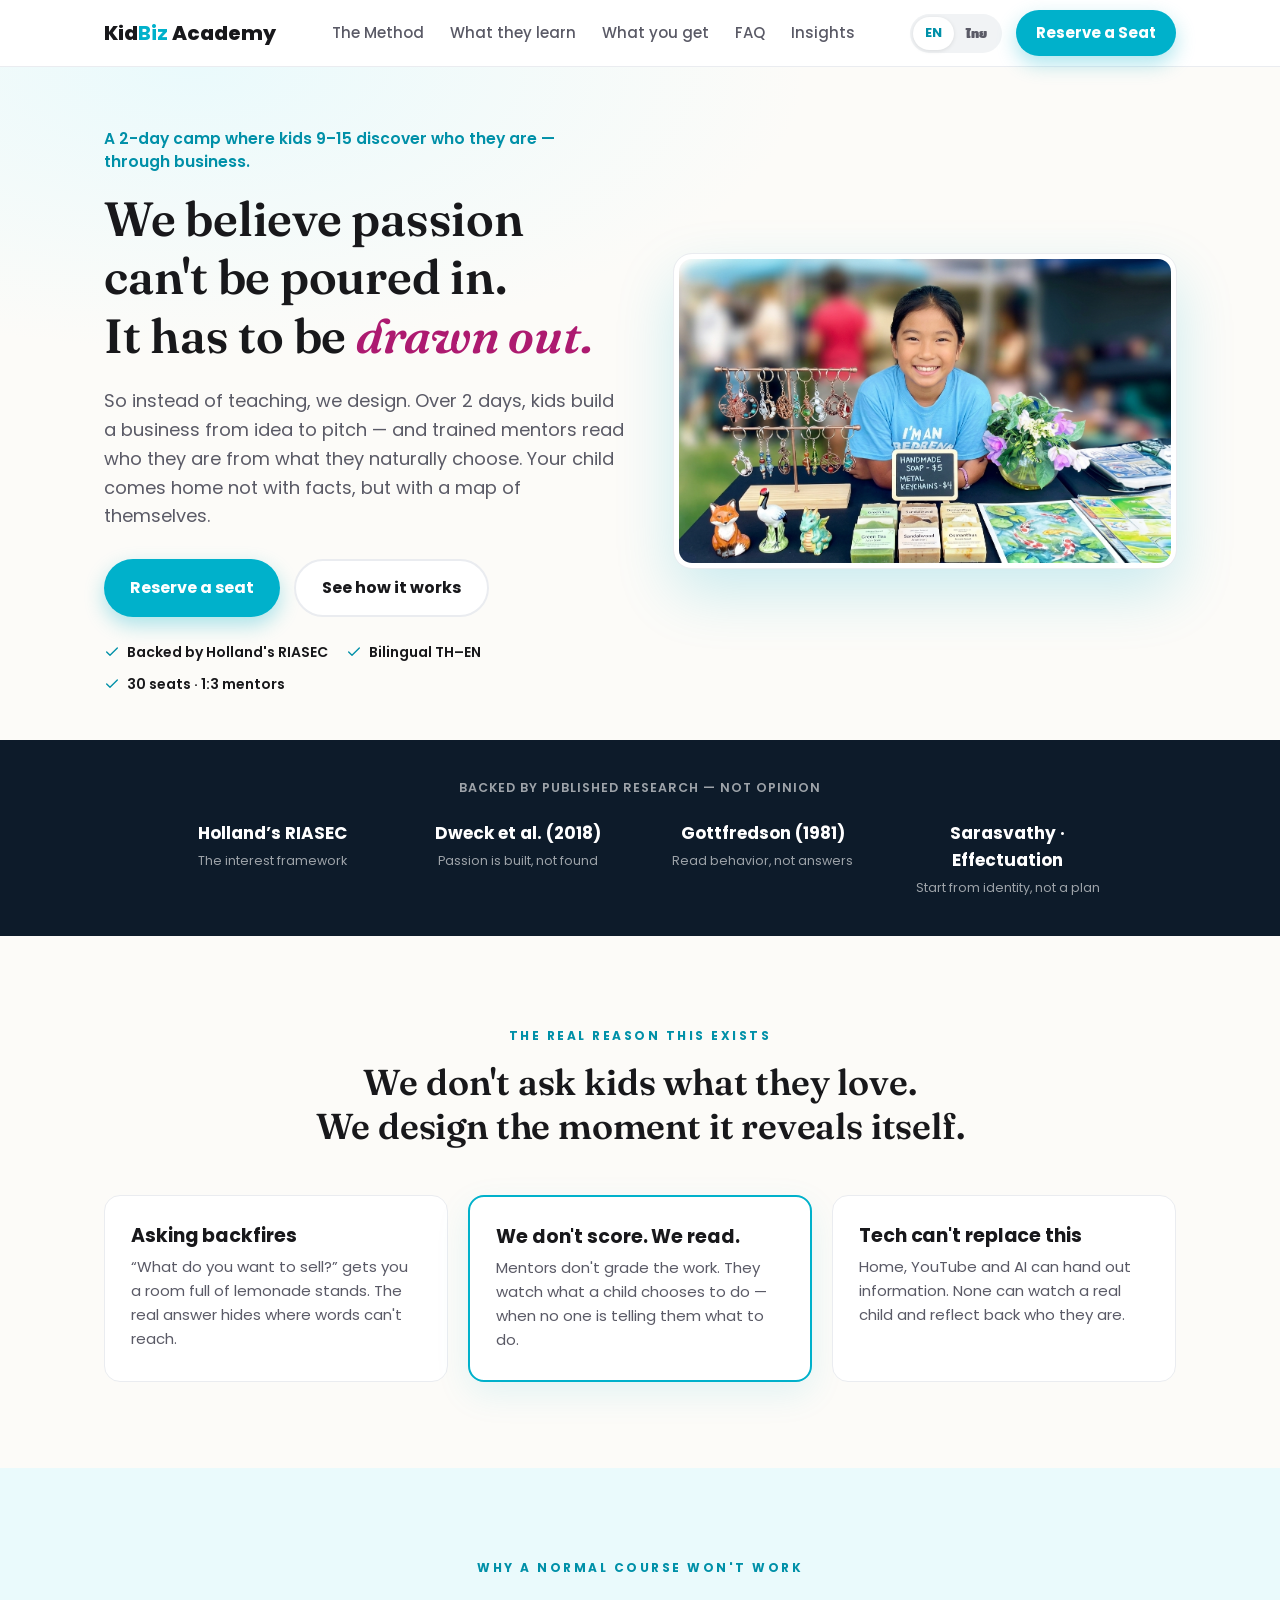
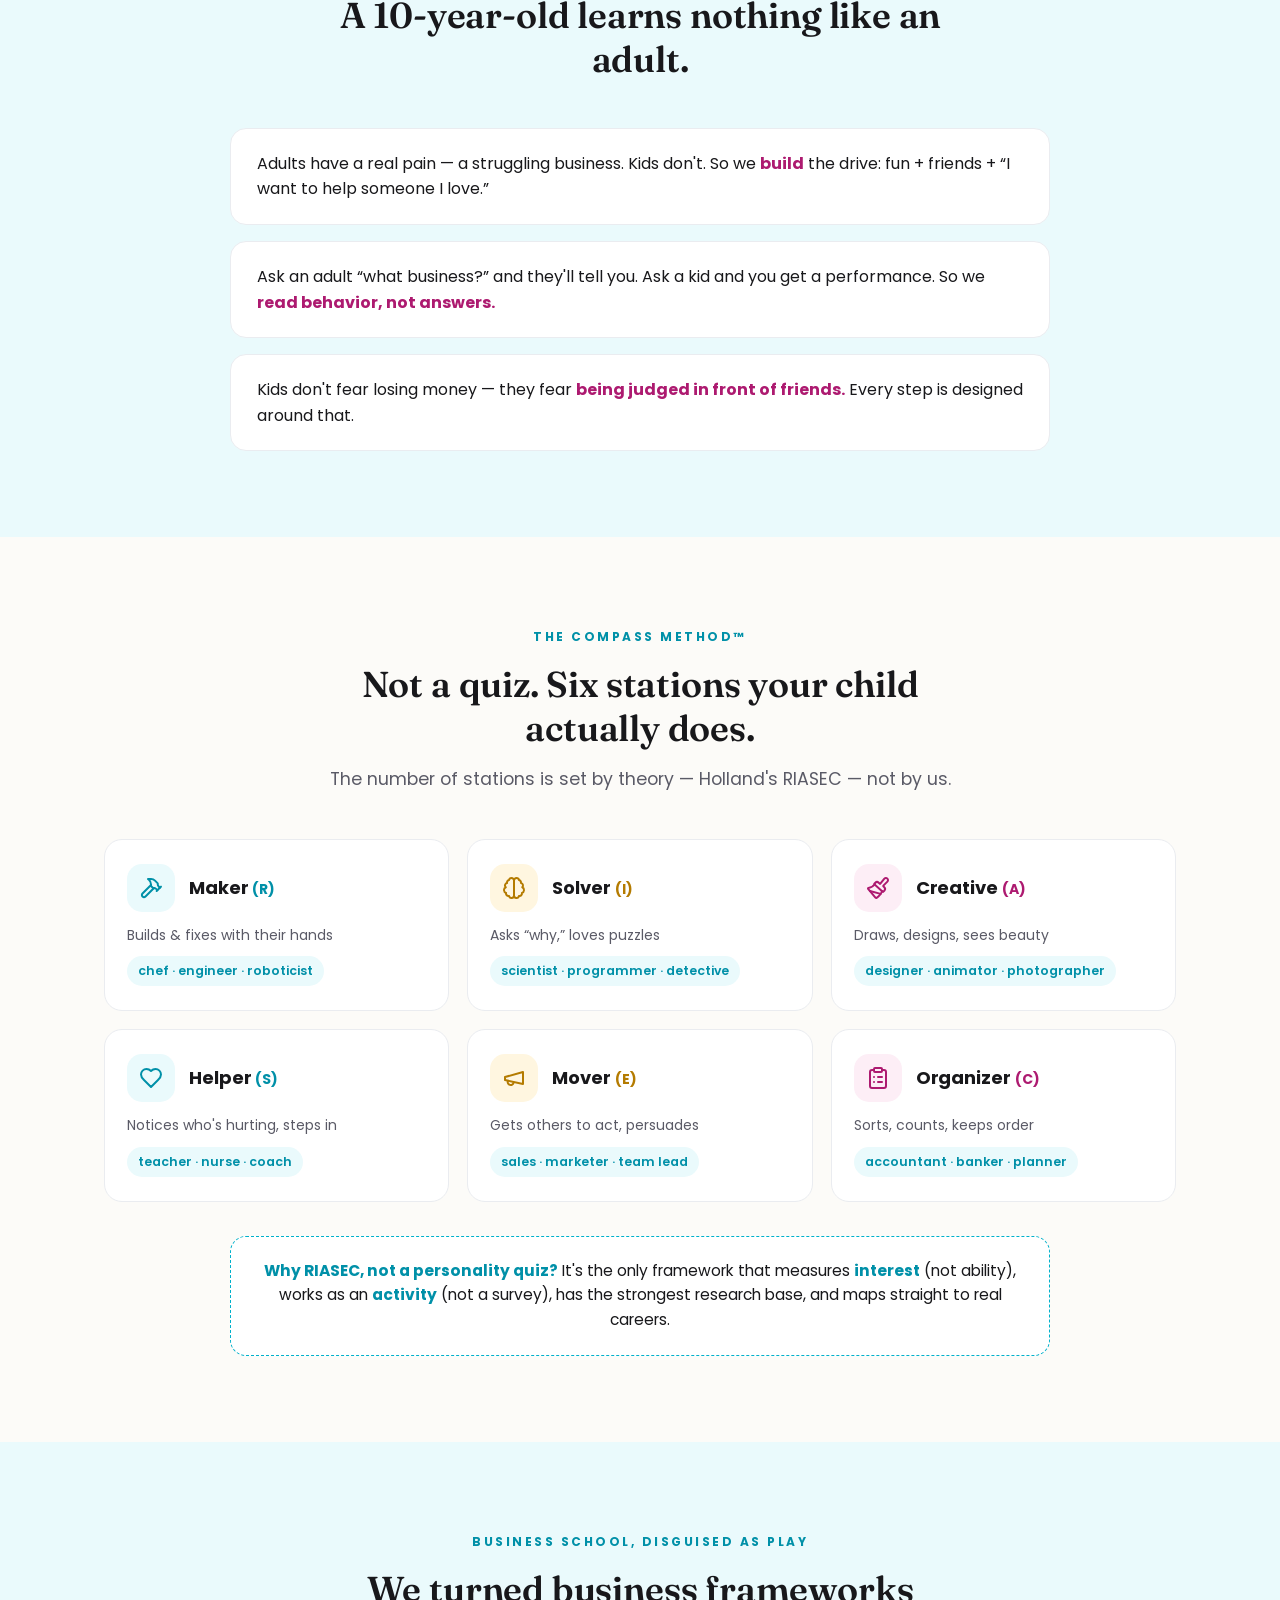
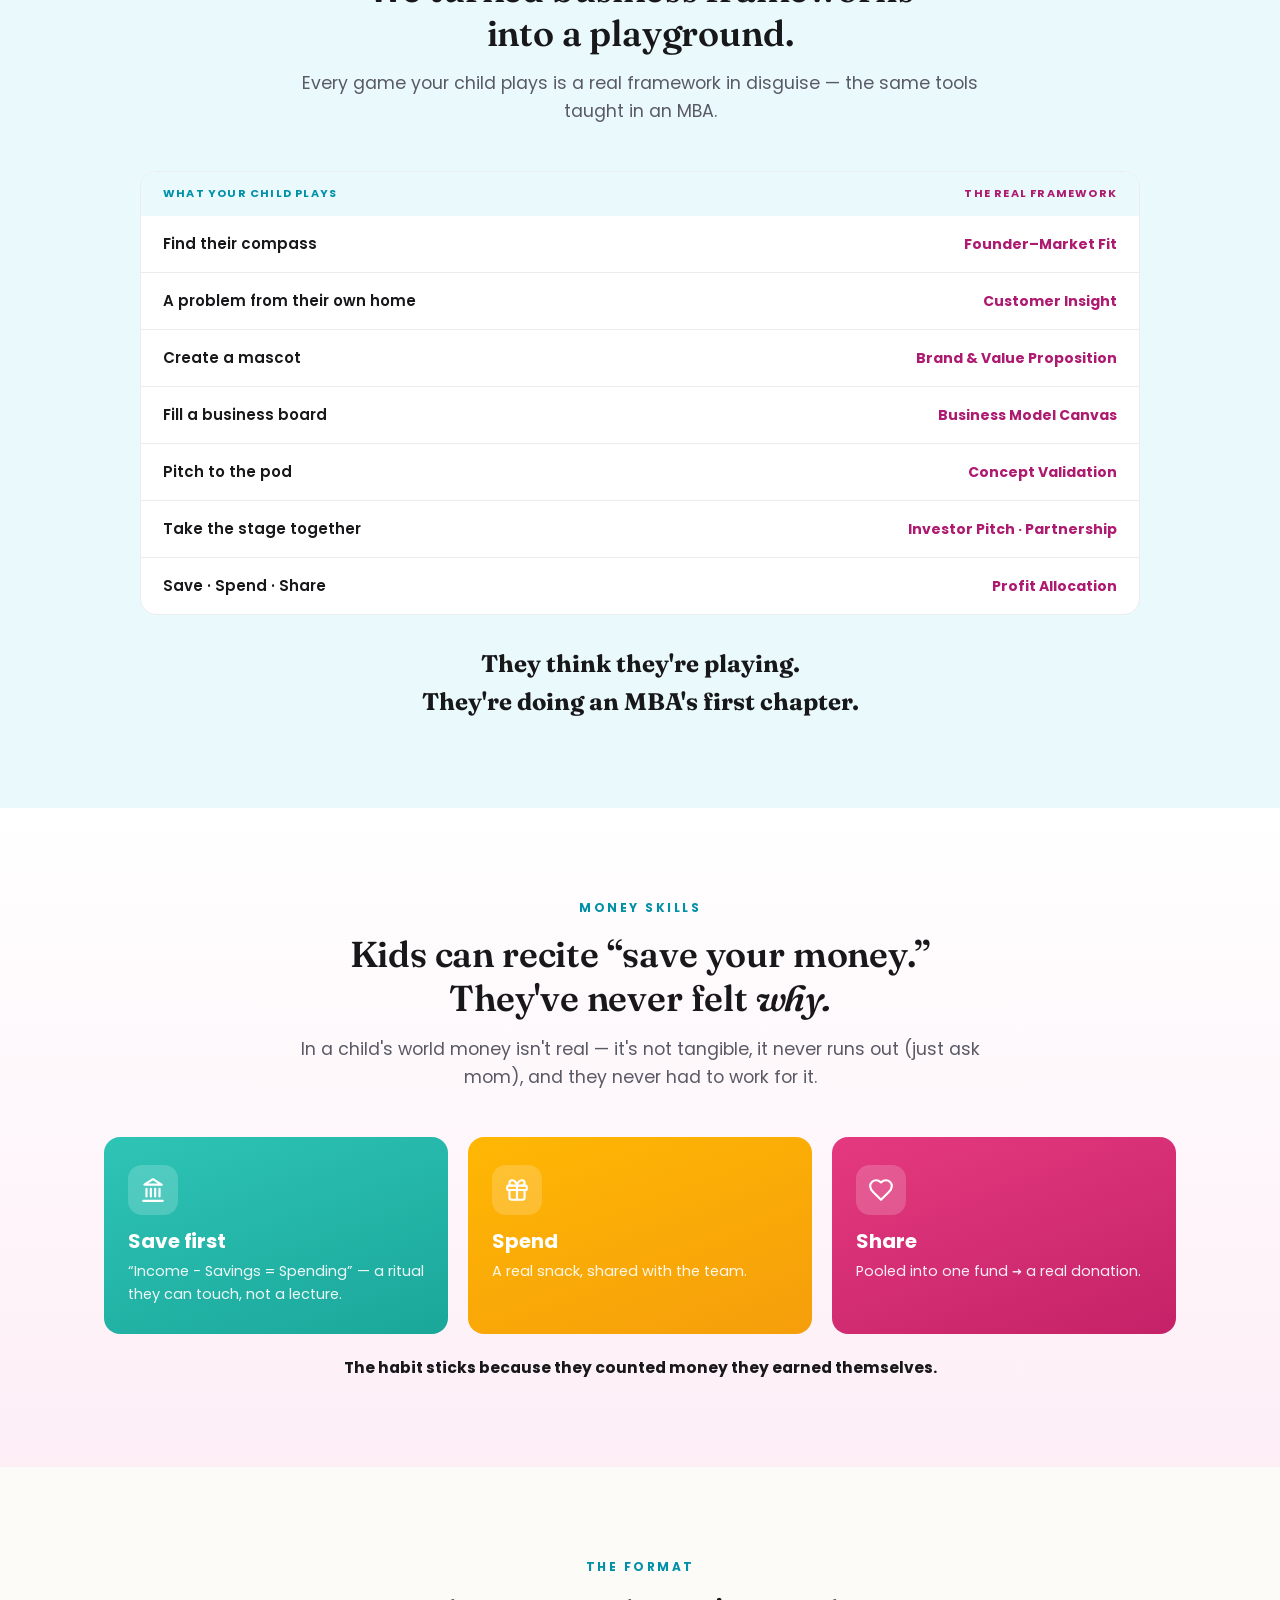
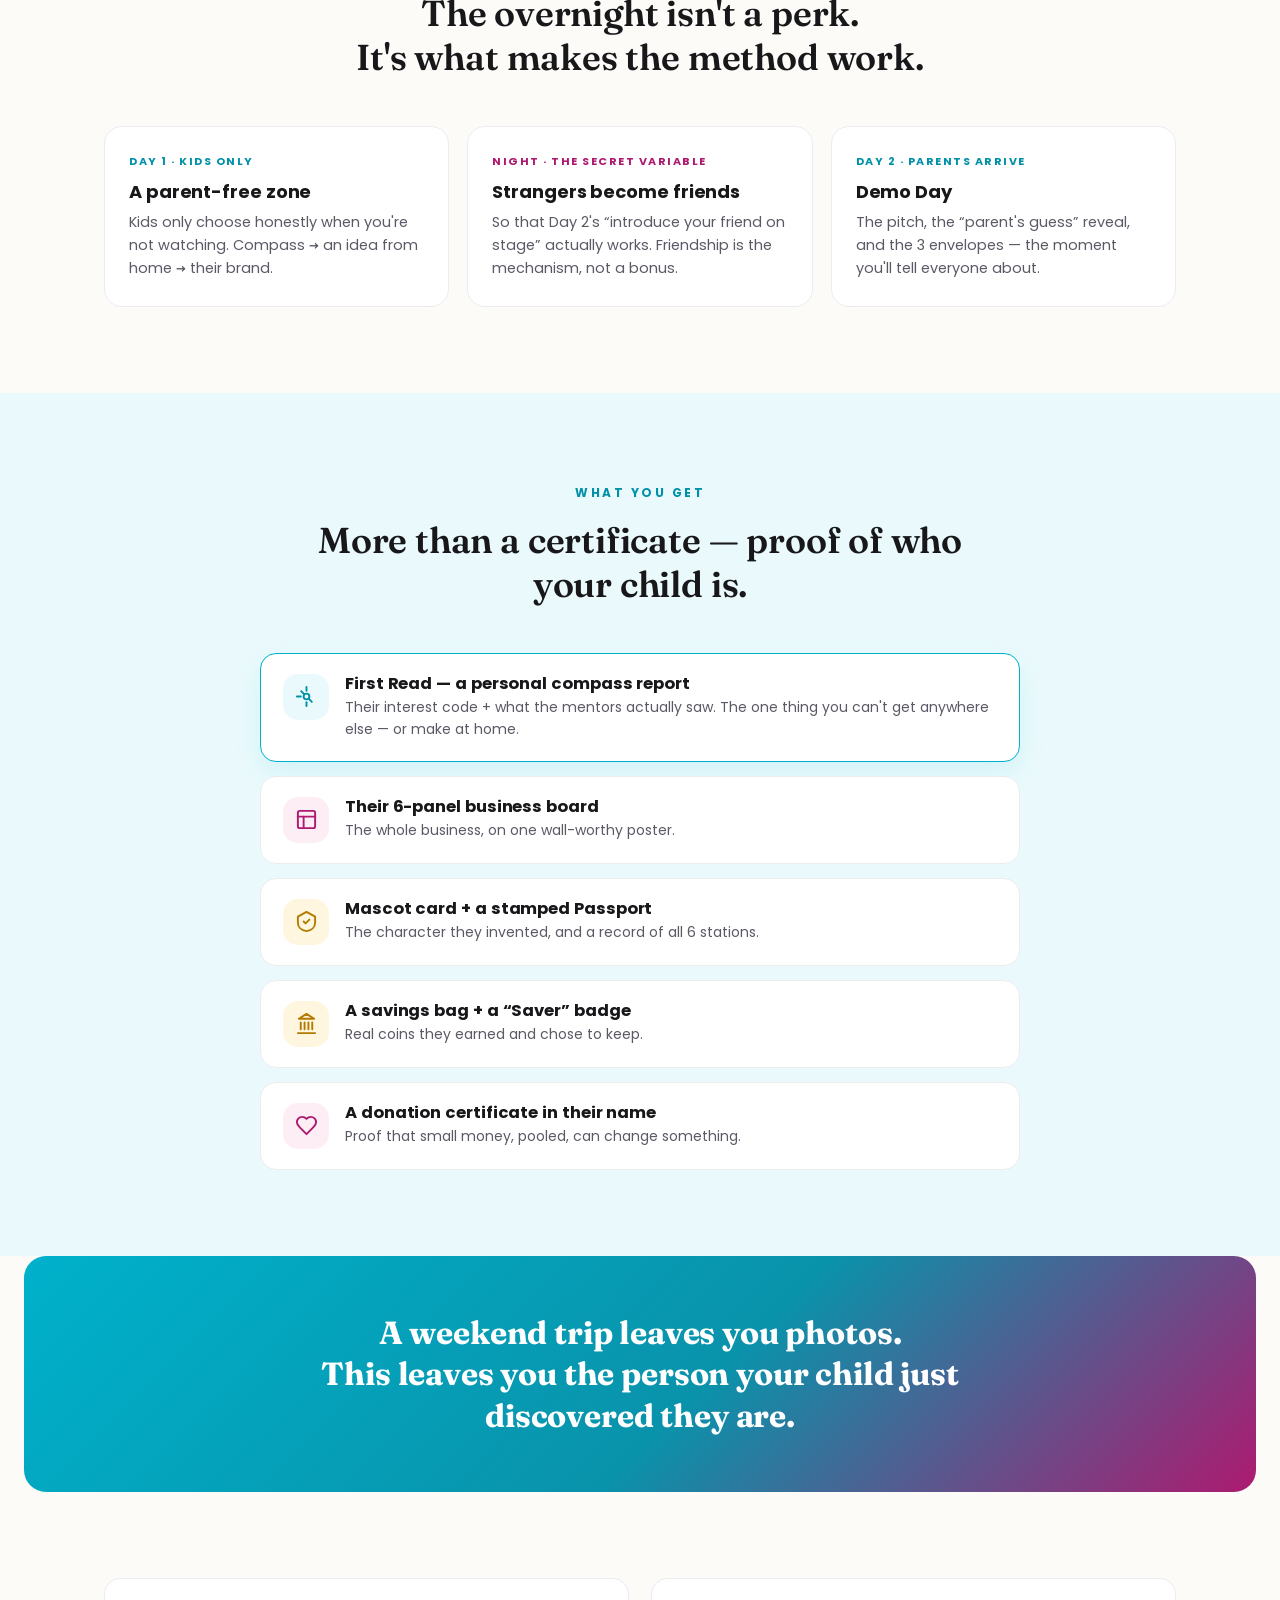
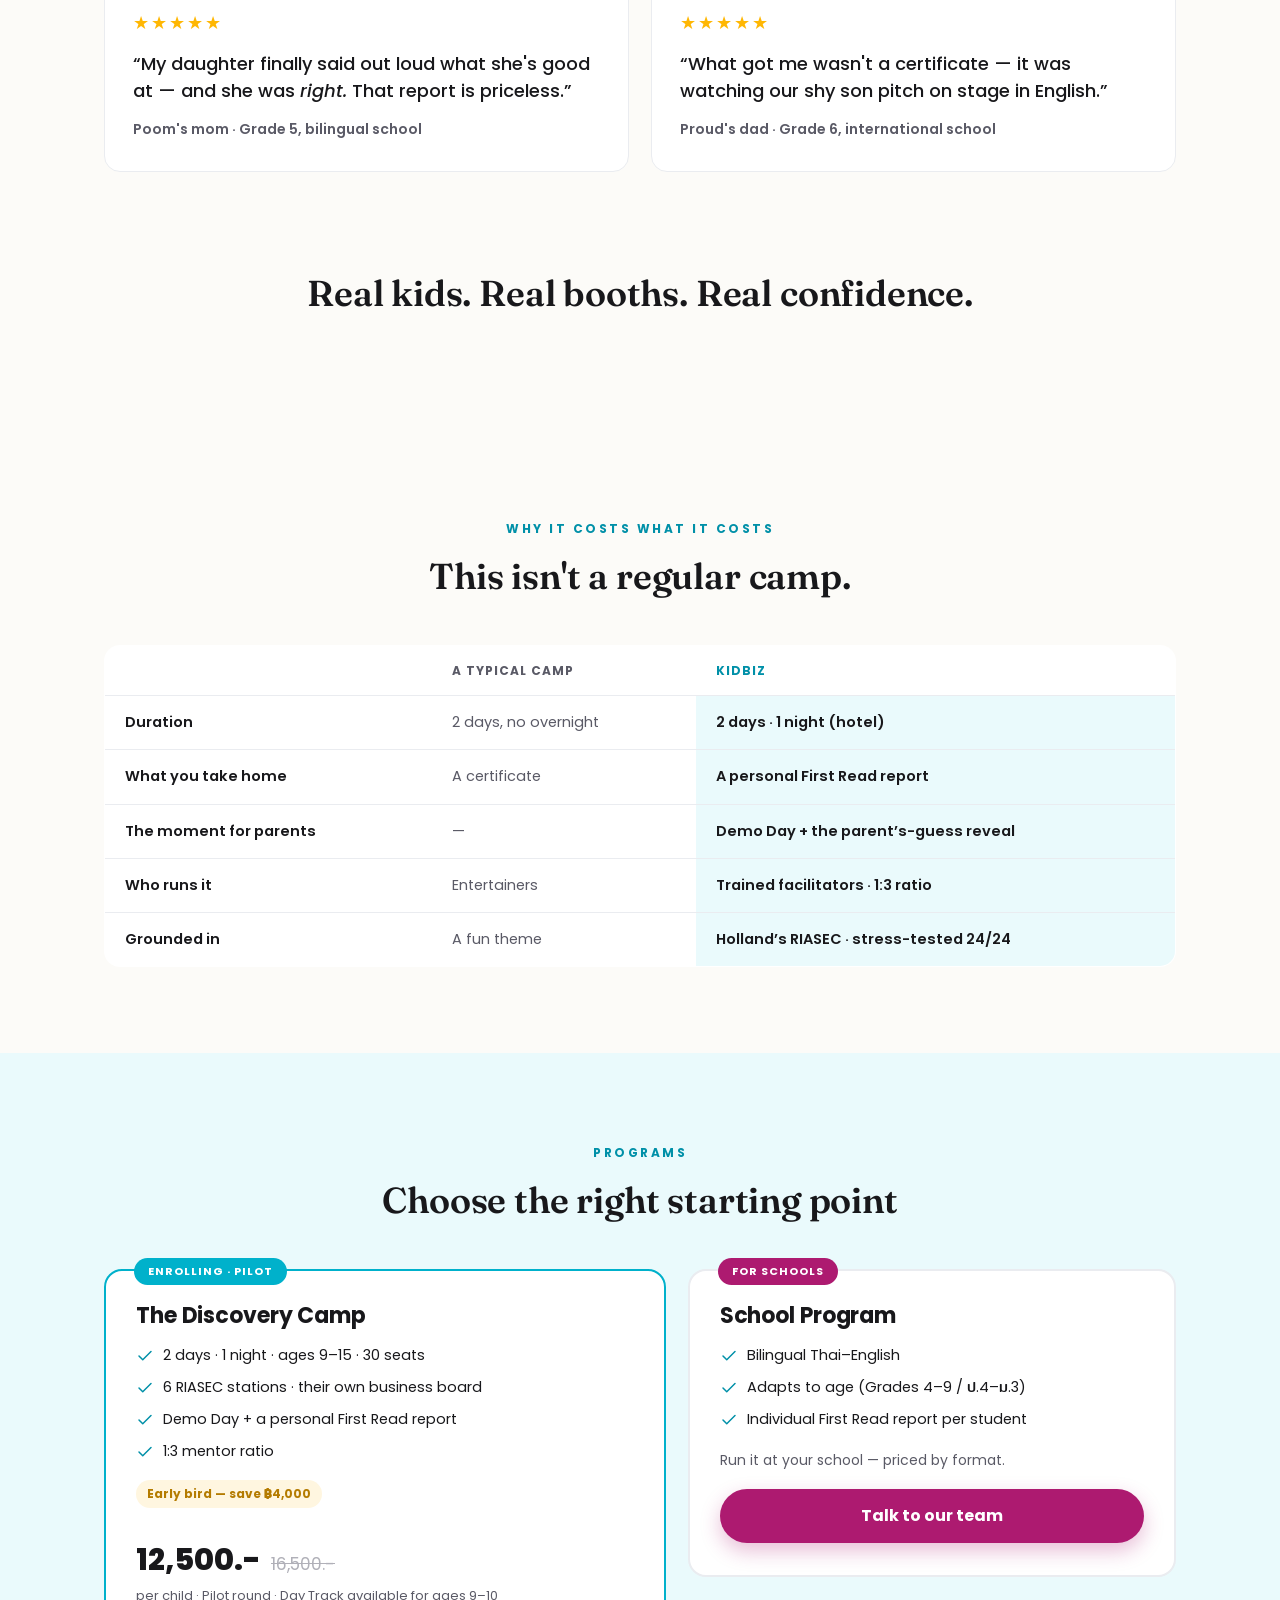
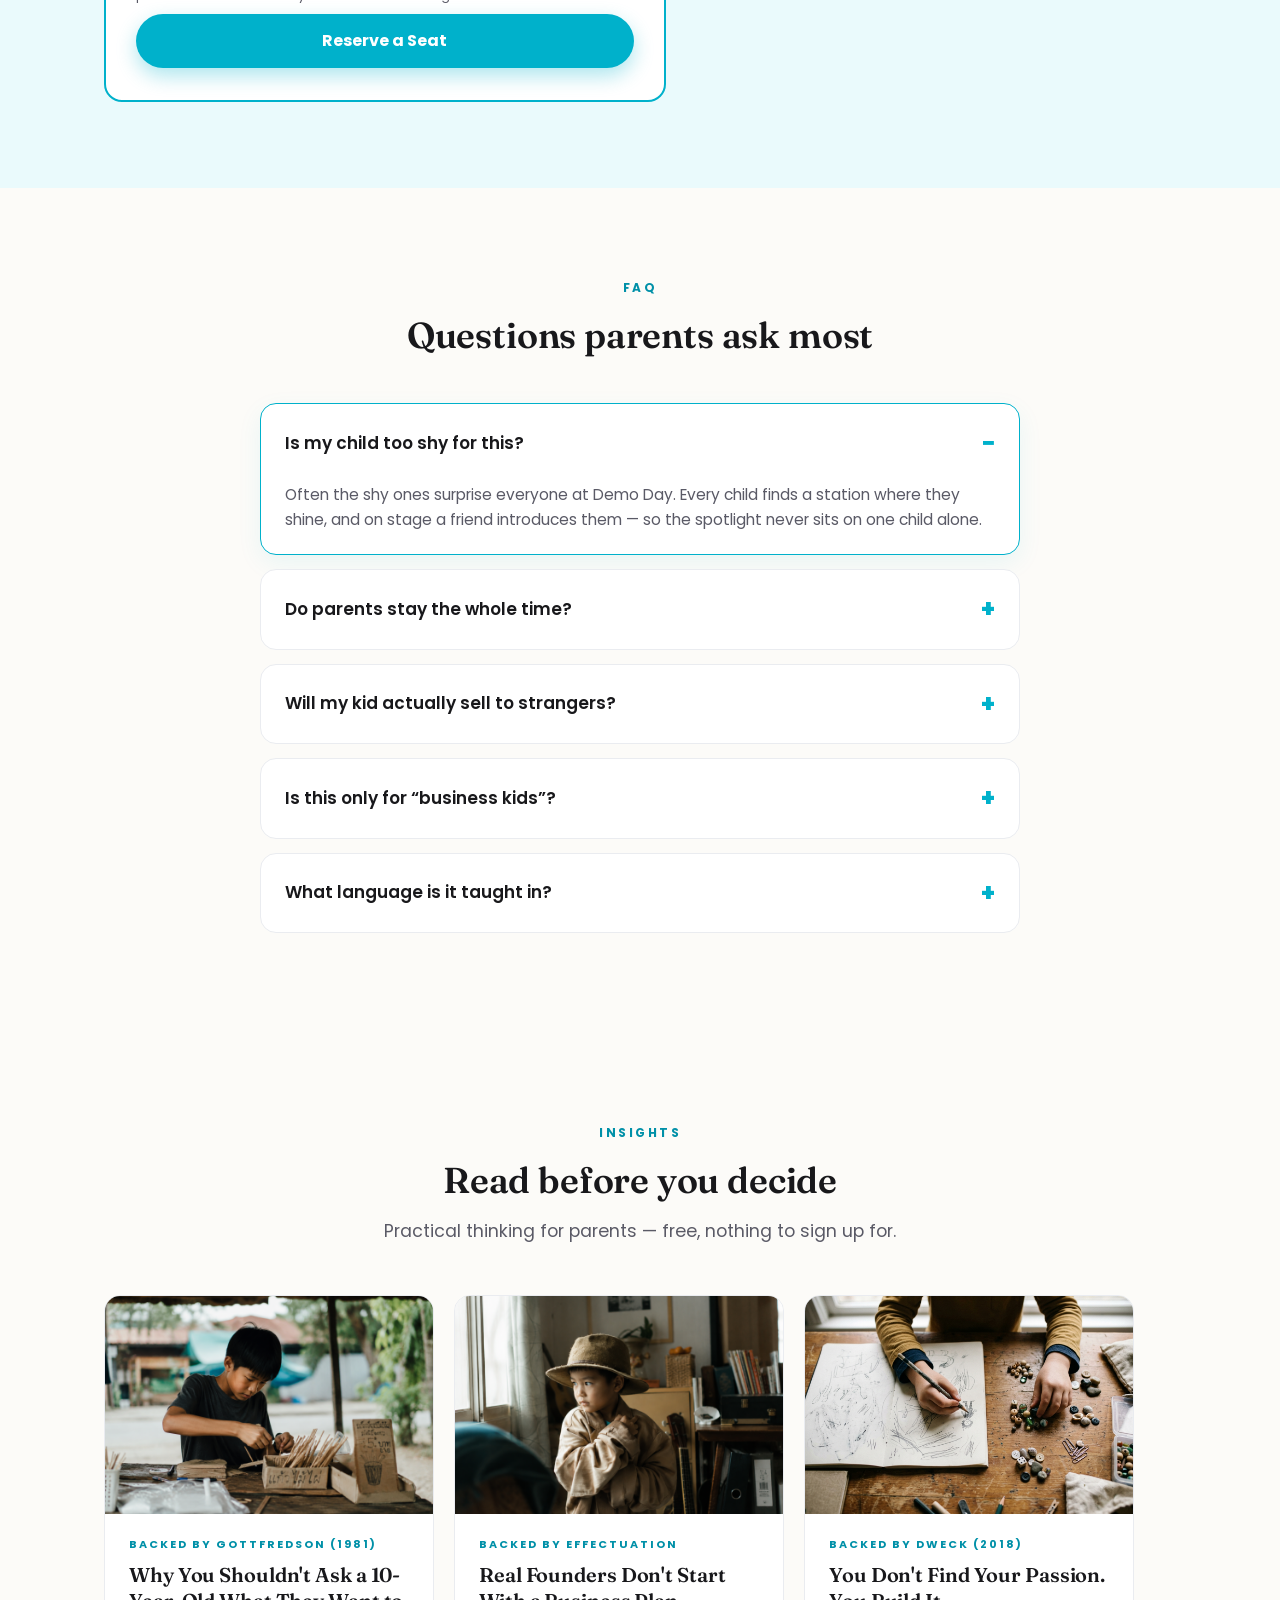
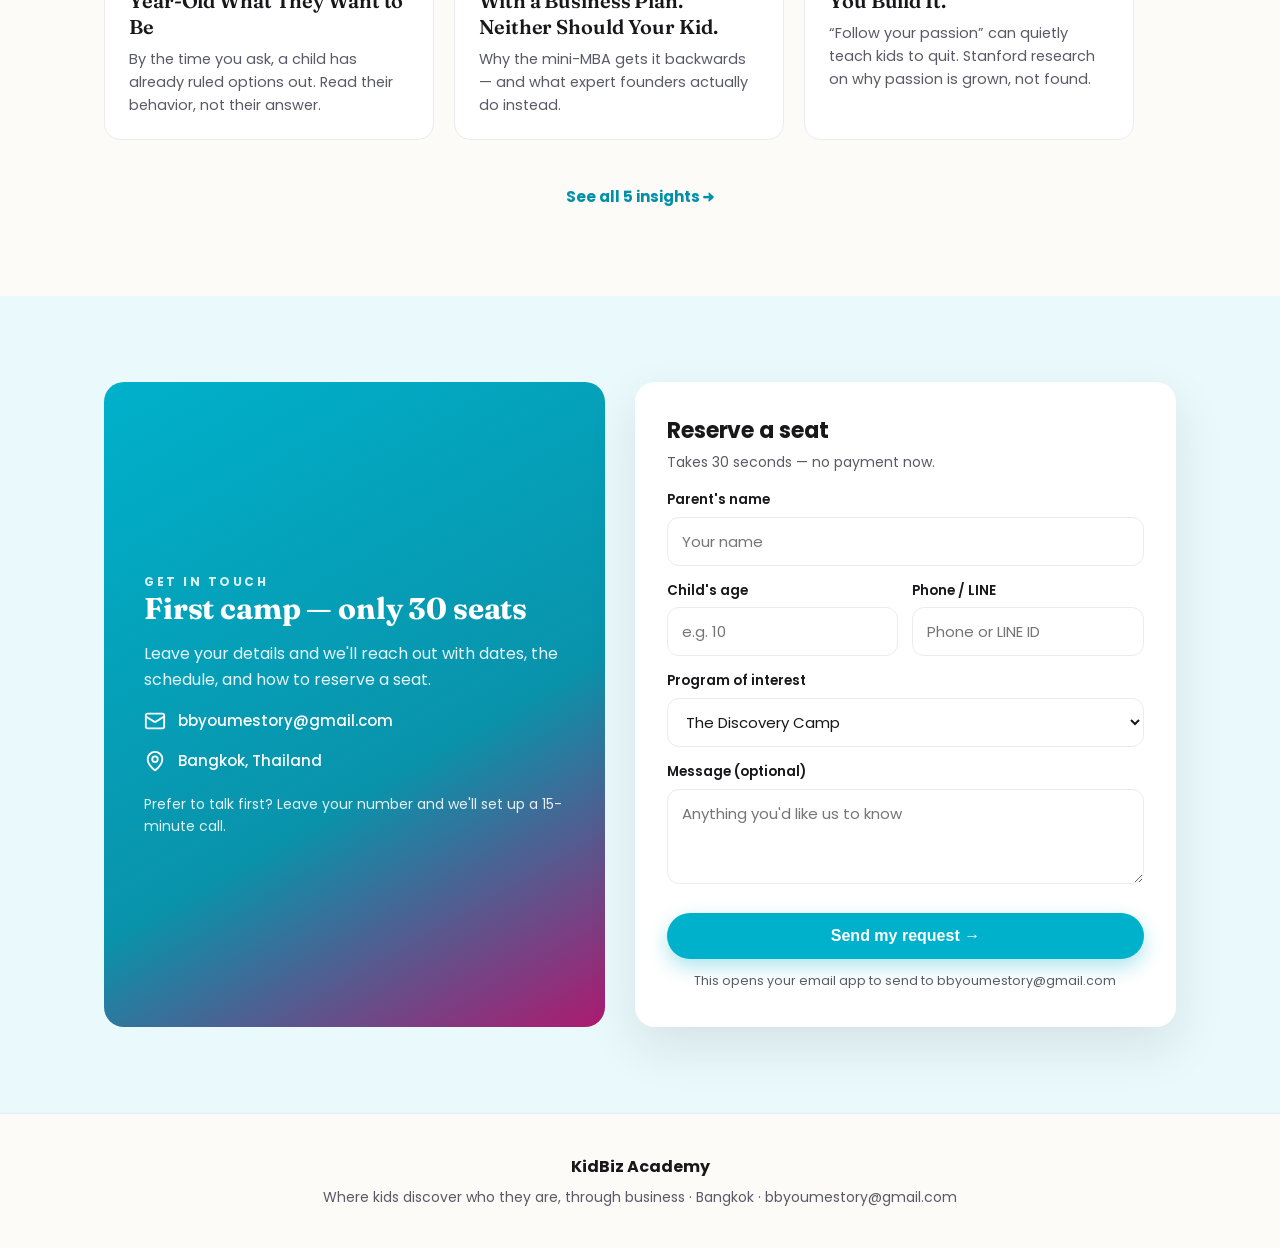
==== commit e748a9be: "Add files via upload" ====
--- a/index.html
+++ b/index.html
@@ -12,7 +12,7 @@
 <meta property="og:url" content="https://kidbizgroup.com/">
 <meta property="og:image" content="https://kidbizgroup.com/hero.png">
 <meta name="twitter:card" content="summary_large_image">
-<link rel="icon" href="data:image/svg+xml,%3Csvg xmlns='http://www.w3.org/2000/svg' viewBox='0 0 100 100'%3E%3Ctext y='.9em' font-size='90'%3E%F0%9F%A7%AD%3C/text%3E%3C/svg%3E">
+<link rel="icon" href="data:image/svg+xml,%3Csvg xmlns='http://www.w3.org/2000/svg' viewBox='0 0 64 64'%3E%3Crect width='64' height='64' rx='14' fill='%231A1A1A'/%3E%3Ctext x='32' y='46' font-family='Arial,Helvetica,sans-serif' font-weight='bold' font-size='36' text-anchor='middle' fill='%23ffffff'%3EK%3Ctspan fill='%2300B1CB'%3EB%3C/tspan%3E%3C/text%3E%3C/svg%3E">
 <link rel="preconnect" href="https://fonts.googleapis.com">
 <link rel="preconnect" href="https://fonts.gstatic.com" crossorigin>
 <link href="https://fonts.googleapis.com/css2?family=Poppins:wght@400;500;600;700;800&family=Mitr:wght@400;500;600;700&family=Fraunces:ital,wght@0,500;0,600;0,700;1,500;1,600&family=Noto+Serif+Thai:wght@500;600;700&display=swap" rel="stylesheet">
@@ -234,8 +234,11 @@
   .compare td.feat{font-weight:600;color:var(--ink)}
   .compare td.them{color:var(--zinc)}
   .compare td.us{color:var(--ink);font-weight:600;background:var(--teal-soft)}
-  .ins-grid{display:grid;grid-template-columns:repeat(auto-fit,minmax(280px,360px));gap:22px;justify-content:center}
-  .ins-card{background:#fff;border:1px solid var(--line);border-radius:16px;overflow:hidden;display:block;transition:transform .18s,box-shadow .18s}
+  .ins-grid{display:flex;gap:20px;overflow-x:auto;scroll-snap-type:x mandatory;padding:4px 2px 16px;margin:0 -2px;-webkit-overflow-scrolling:touch;scrollbar-width:thin;scrollbar-color:var(--line) transparent}
+  .ins-grid::-webkit-scrollbar{height:7px}
+  .ins-grid::-webkit-scrollbar-thumb{background:var(--line);border-radius:100px}
+  .ins-card{flex:0 0 300px;scroll-snap-align:start;background:#fff;border:1px solid var(--line);border-radius:16px;overflow:hidden;display:block;transition:transform .18s,box-shadow .18s}
+  @media(min-width:640px){.ins-card{flex-basis:330px}}
   .ins-card:hover{transform:translateY(-4px);box-shadow:0 18px 40px rgba(24,24,27,.10)}
   .ins-card img{width:100%;aspect-ratio:3/2;object-fit:cover;background:#ece9e2}
   .ins-body{padding:22px 24px}
@@ -291,12 +294,12 @@
 
 <!-- CREDIBILITY BAR -->
 <section class="credbar"><div class="wrap">
-  <div class="cb-head" data-en="Grounded in the science used to guide millions of kids worldwide" data-th="อิงศาสตร์ที่ใช้ชี้ทางเด็กหลายล้านคนทั่วโลก"></div>
+  <div class="cb-head" data-en="Backed by published research — not opinion" data-th="อิงงานวิจัยที่ตีพิมพ์จริง ไม่ใช่ความเห็น"></div>
   <div class="cb-grid">
-    <div class="cb-item"><div class="nm">Holland&rsquo;s RIASEC</div><div class="ds" data-en="Career-interest science" data-th="ทฤษฎีความสนใจอาชีพ"></div></div>
-    <div class="cb-item"><div class="nm">Aflatoun</div><div class="ds" data-en="4.1M kids &middot; 116 countries" data-th="เด็ก 4.1 ล้านคน &middot; 116 ประเทศ"></div></div>
-    <div class="cb-item"><div class="nm">Cha-Ching</div><div class="ds" data-en="Prudential &middot; 2.8M kids in Asia" data-th="Prudential &middot; 2.8 ล้านคนในเอเชีย"></div></div>
-    <div class="cb-item"><div class="nm">Aaker Brand Model</div><div class="ds" data-en="The marketing standard" data-th="มาตรฐานด้านแบรนด์"></div></div>
+    <div class="cb-item"><div class="nm">Holland&rsquo;s RIASEC</div><div class="ds" data-en="The interest framework" data-th="กรอบความสนใจ 6 แบบ"></div></div>
+    <div class="cb-item"><div class="nm">Dweck et al. (2018)</div><div class="ds" data-en="Passion is built, not found" data-th="แพสชันสร้างได้ ไม่ใช่รอเจอ"></div></div>
+    <div class="cb-item"><div class="nm">Gottfredson (1981)</div><div class="ds" data-en="Read behavior, not answers" data-th="อ่านพฤติกรรม ไม่ใช่คำตอบ"></div></div>
+    <div class="cb-item"><div class="nm">Sarasvathy &middot; Effectuation</div><div class="ds" data-en="Start from identity, not a plan" data-th="เริ่มจากตัวตน ไม่ใช่แผน"></div></div>
   </div>
 </div></section>
 
@@ -379,7 +382,7 @@
     <div class="env spend"><div class="ei"><svg class="ic" viewBox="0 0 24 24"><rect x="3" y="8" width="18" height="4" rx="1"/><path d="M12 8v13"/><path d="M19 12v7a2 2 0 0 1-2 2H7a2 2 0 0 1-2-2v-7"/><path d="M7.5 8a2.5 2.5 0 0 1 0-5A4.8 8 0 0 1 12 8a4.8 8 0 0 1 4.5-5 2.5 2.5 0 0 1 0 5"/></svg></div><h3 data-en="Spend" data-th="ใช้"></h3><p data-en="A real snack, shared with the team." data-th="ซื้อขนมจริง แบ่งกินกับทีม"></p></div>
     <div class="env share"><div class="ei"><svg class="ic" viewBox="0 0 24 24"><path d="M19 14c1.49-1.46 3-3.21 3-5.5A5.5 5.5 0 0 0 16.5 3c-1.76 0-3 .5-4.5 2-1.5-1.5-2.74-2-4.5-2A5.5 5.5 0 0 0 2 8.5c0 2.3 1.5 4.05 3 5.5l7 7Z"/></svg></div><h3 data-en="Share" data-th="แบ่งปัน"></h3><p data-en="Pooled into one fund → a real donation." data-th="รวมเป็นกองกลาง → บริจาคจริง"></p></div>
   </div>
-  <p class="money-note" data-en="<b>The habit sticks because they counted money they earned themselves.</b><br>Framework: Prudential Cha-Ching — taught to 2.8M kids across Asia." data-th="<b>นิสัยติดตัว เพราะเป็นเงินที่เขานับเองกับมือ</b><br>อ้างอิงกรอบ Prudential Cha-Ching — สอนเด็ก 2.8 ล้านคนทั่วเอเชีย"></p>
+  <p class="money-note" data-en="<b>The habit sticks because they counted money they earned themselves.</b>" data-th="<b>นิสัยติดตัว เพราะเป็นเงินที่เขานับเองกับมือ</b>"></p>
 </div></section>
 
 <!-- ⑧ THE 2 DAYS -->
@@ -514,16 +517,32 @@
     <p data-en="Practical thinking for parents — free, nothing to sign up for." data-th="แนวคิดที่ใช้ได้จริงสำหรับพ่อแม่ — อ่านฟรี ไม่ต้องสมัครอะไร"></p>
   </div>
   <div class="ins-grid">
-    <a class="ins-card" href="blog/why-what-do-you-love.html">
-      <img src="blog/img/observe.png" alt="" onerror="this.style.display='none'">
+    <a class="ins-card" href="blog/dont-ask-what-they-want-to-be.html">
+      <img src="blog/img/dont-ask.png" alt="" onerror="this.style.display='none'">
       <div class="ins-body">
-        <div class="k" data-en="For parents" data-th="สำหรับผู้ปกครอง"></div>
-        <h3 data-en="Why &ldquo;What Do You Love?&rdquo; Never Gets a Straight Answer" data-th="ทำไม &ldquo;หนูชอบอะไร&rdquo; ถึงไม่เคยได้คำตอบจริง"></h3>
-        <p data-en="Little kids have no words. Older kids perform. Here's where a child's real interests actually hide." data-th="เด็กเล็กไม่มีคำจะตอบ เด็กโตตอบแบบแสดง แล้วความสนใจจริงของเด็กซ่อนอยู่ตรงไหน"></p>
+        <div class="k" data-en="Backed by Gottfredson (1981)" data-th="อ้างอิง Gottfredson (1981)"></div>
+        <h3 data-en="Why You Shouldn't Ask a 10-Year-Old What They Want to Be" data-th="ทำไมไม่ควรถามเด็ก 10 ขวบว่าโตขึ้นอยากเป็นอะไร"></h3>
+        <p data-en="By the time you ask, a child has already ruled options out. Read their behavior, not their answer." data-th="กว่าคุณจะถาม เด็กตัดตัวเลือกทิ้งไปแล้ว อ่านพฤติกรรม ไม่ใช่คำตอบ"></p>
       </div>
     </a>
-  </div>
-  <div class="ins-more"><a href="blog/index.html" data-en="See all insights →" data-th="ดูบทความทั้งหมด →"></a></div>
+    <a class="ins-card" href="blog/founders-dont-start-with-a-plan.html">
+      <img src="blog/img/real-founders.png" alt="" onerror="this.style.display='none'">
+      <div class="ins-body">
+        <div class="k" data-en="Backed by Effectuation" data-th="อ้างอิง Effectuation"></div>
+        <h3 data-en="Real Founders Don't Start With a Business Plan. Neither Should Your Kid." data-th="สตาร์ทอัพตัวจริงไม่ได้เริ่มจากแผนธุรกิจ"></h3>
+        <p data-en="Why the mini-MBA gets it backwards — and what expert founders actually do instead." data-th="ทำไม MBA จิ๋วถึงเข้าใจผิด และผู้ก่อตั้งตัวจริงทำอะไรแทน"></p>
+      </div>
+    </a>
+    <a class="ins-card" href="blog/passion-is-built.html">
+      <img src="blog/img/passion-is-built.png" alt="" onerror="this.style.display='none'">
+      <div class="ins-body">
+        <div class="k" data-en="Backed by Dweck (2018)" data-th="อ้างอิง Dweck (2018)"></div>
+        <h3 data-en="You Don't Find Your Passion. You Build It." data-th="แพสชันไม่ได้มีรอให้เจอ — มันถูกสร้างขึ้น"></h3>
+        <p data-en="&ldquo;Follow your passion&rdquo; can quietly teach kids to quit. Stanford research on why passion is grown, not found." data-th="&ldquo;ทำตามแพสชัน&rdquo; อาจสอนให้ลูกยอมแพ้ งานวิจัย Stanford ว่าแพสชันถูกบ่ม ไม่ใช่รอเจอ"></p>
+      </div>
+    </a>
+  </div>
+  <div class="ins-more"><a href="blog/index.html" data-en="See all 5 insights →" data-th="ดูบทความทั้งหมด 5 เรื่อง →"></a></div>
 </div></section>
 
 <!-- ⑭ CONTACT + FORM -->
